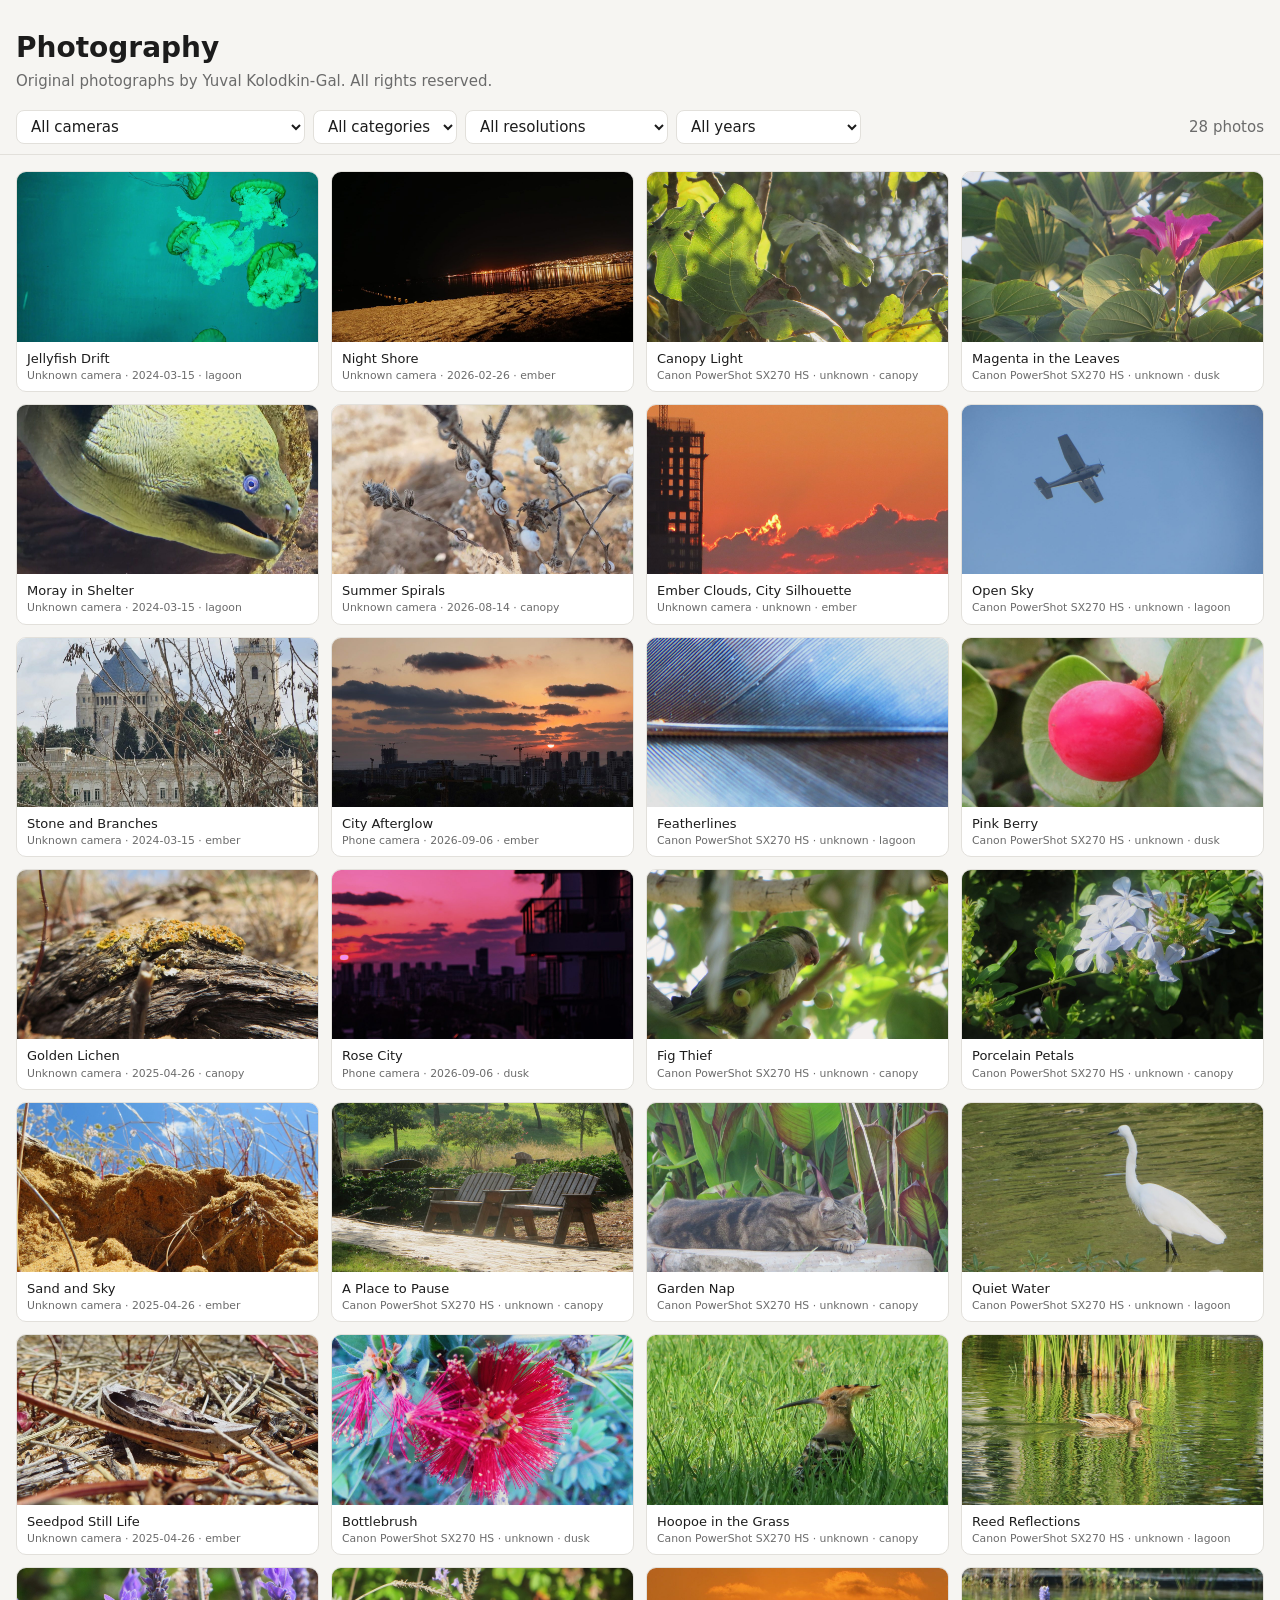
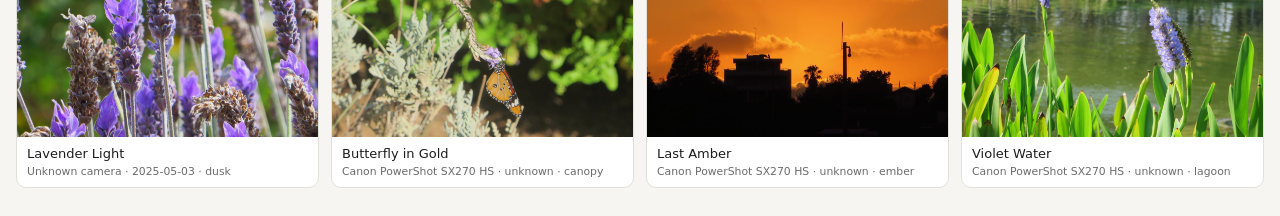
==== index.html @ c6c6d484 "Add photography collection: Wallpapers set with catalog, indexes and gallery" ====
<!doctype html>
<html lang="en"><head><meta charset="utf-8"><meta name="viewport" content="width=device-width,initial-scale=1">
<title>Photography — Yuval Kolodkin-Gal</title>
<style>
:root{--bg:#f6f5f2;--fg:#1c1c1c;--mut:#6b6b6b;--card:#fff;--line:#e2e0db}
@media (prefers-color-scheme:dark){:root{--bg:#121212;--fg:#ececec;--mut:#9a9a9a;--card:#1c1c1c;--line:#2c2c2c}}
*{box-sizing:border-box}body{margin:0;background:var(--bg);color:var(--fg);font:15px/1.4 system-ui,sans-serif}
header{padding:28px 16px 8px;max-width:1400px;margin:auto}h1{margin:0;font-size:28px}header p{color:var(--mut);margin:4px 0 0}
.bar{position:sticky;top:0;background:var(--bg);z-index:3;padding:10px 16px;display:flex;flex-wrap:wrap;gap:8px;max-width:1400px;margin:auto;border-bottom:1px solid var(--line)}
select{background:var(--card);color:var(--fg);border:1px solid var(--line);border-radius:8px;padding:6px 10px;font:inherit}
#n{margin-left:auto;color:var(--mut);align-self:center}
.grid{max-width:1400px;margin:auto;padding:16px;columns:4 280px;column-gap:12px}
figure{break-inside:avoid;margin:0 0 12px;background:var(--card);border-radius:10px;overflow:hidden;border:1px solid var(--line)}
figure img{width:100%;display:block;cursor:zoom-in}
figcaption{padding:8px 10px;font-size:13px}figcaption small{color:var(--mut);display:block}
#lb{position:fixed;inset:0;background:#000e;display:none;align-items:center;justify-content:center;z-index:9;flex-direction:column;gap:8px;color:#eee}
#lb.on{display:flex}#lb img{max-width:96vw;max-height:88vh}
</style></head><body>
<header><h1>Photography</h1><p>Original photographs by Yuval Kolodkin-Gal. All rights reserved.</p></header>
<div class="bar">
  <select id="camera"><option value="">All cameras</option></select>
  <select id="category"><option value="">All categories</option></select>
  <select id="tier"><option value="">All resolutions</option></select>
  <select id="year"><option value="">All years</option></select>
  <span id="n"></span>
</div>
<div class="grid" id="grid"></div>
<div id="lb"><img id="lbimg" alt=""><div id="lbcap"></div></div>
<script src="data.js"></script>
<script>
const F={camera:p=>p.camera_name,category:p=>p.category,tier:p=>p.resolution_tier,year:p=>p.date==='unknown'?'date unknown':p.date.slice(0,4)};
for(const k in F){const s=document.getElementById(k);[...new Set(CATALOG.map(F[k]))].sort().forEach(v=>s.add(new Option(`${v} (${CATALOG.filter(p=>F[k](p)===v).length})`,v)));s.onchange=draw}
const grid=document.getElementById('grid'),lb=document.getElementById('lb');
function draw(){
  const sel=Object.fromEntries(Object.keys(F).map(k=>[k,document.getElementById(k).value]));
  const list=CATALOG.filter(p=>Object.keys(F).every(k=>!sel[k]||F[k](p)===sel[k]));
  document.getElementById('n').textContent=list.length+' photos';
  grid.innerHTML='';
  for(const p of list){const f=document.createElement('figure');
    f.innerHTML=`<img loading="lazy" src="${p.preview}" alt="${p.title}"><figcaption>${p.title}<small>${p.camera_name} · ${p.date} · ${p.category}</small></figcaption>`;
    f.querySelector('img').onclick=()=>{document.getElementById('lbimg').src=p.master;document.getElementById('lbcap').textContent=`${p.title} — ${p.camera_name}, ${p.date}`;lb.classList.add('on')};
    grid.appendChild(f)}
}
lb.onclick=()=>lb.classList.remove('on');document.onkeydown=e=>{if(e.key==='Escape')lb.classList.remove('on')};
draw();
</script></body></html>
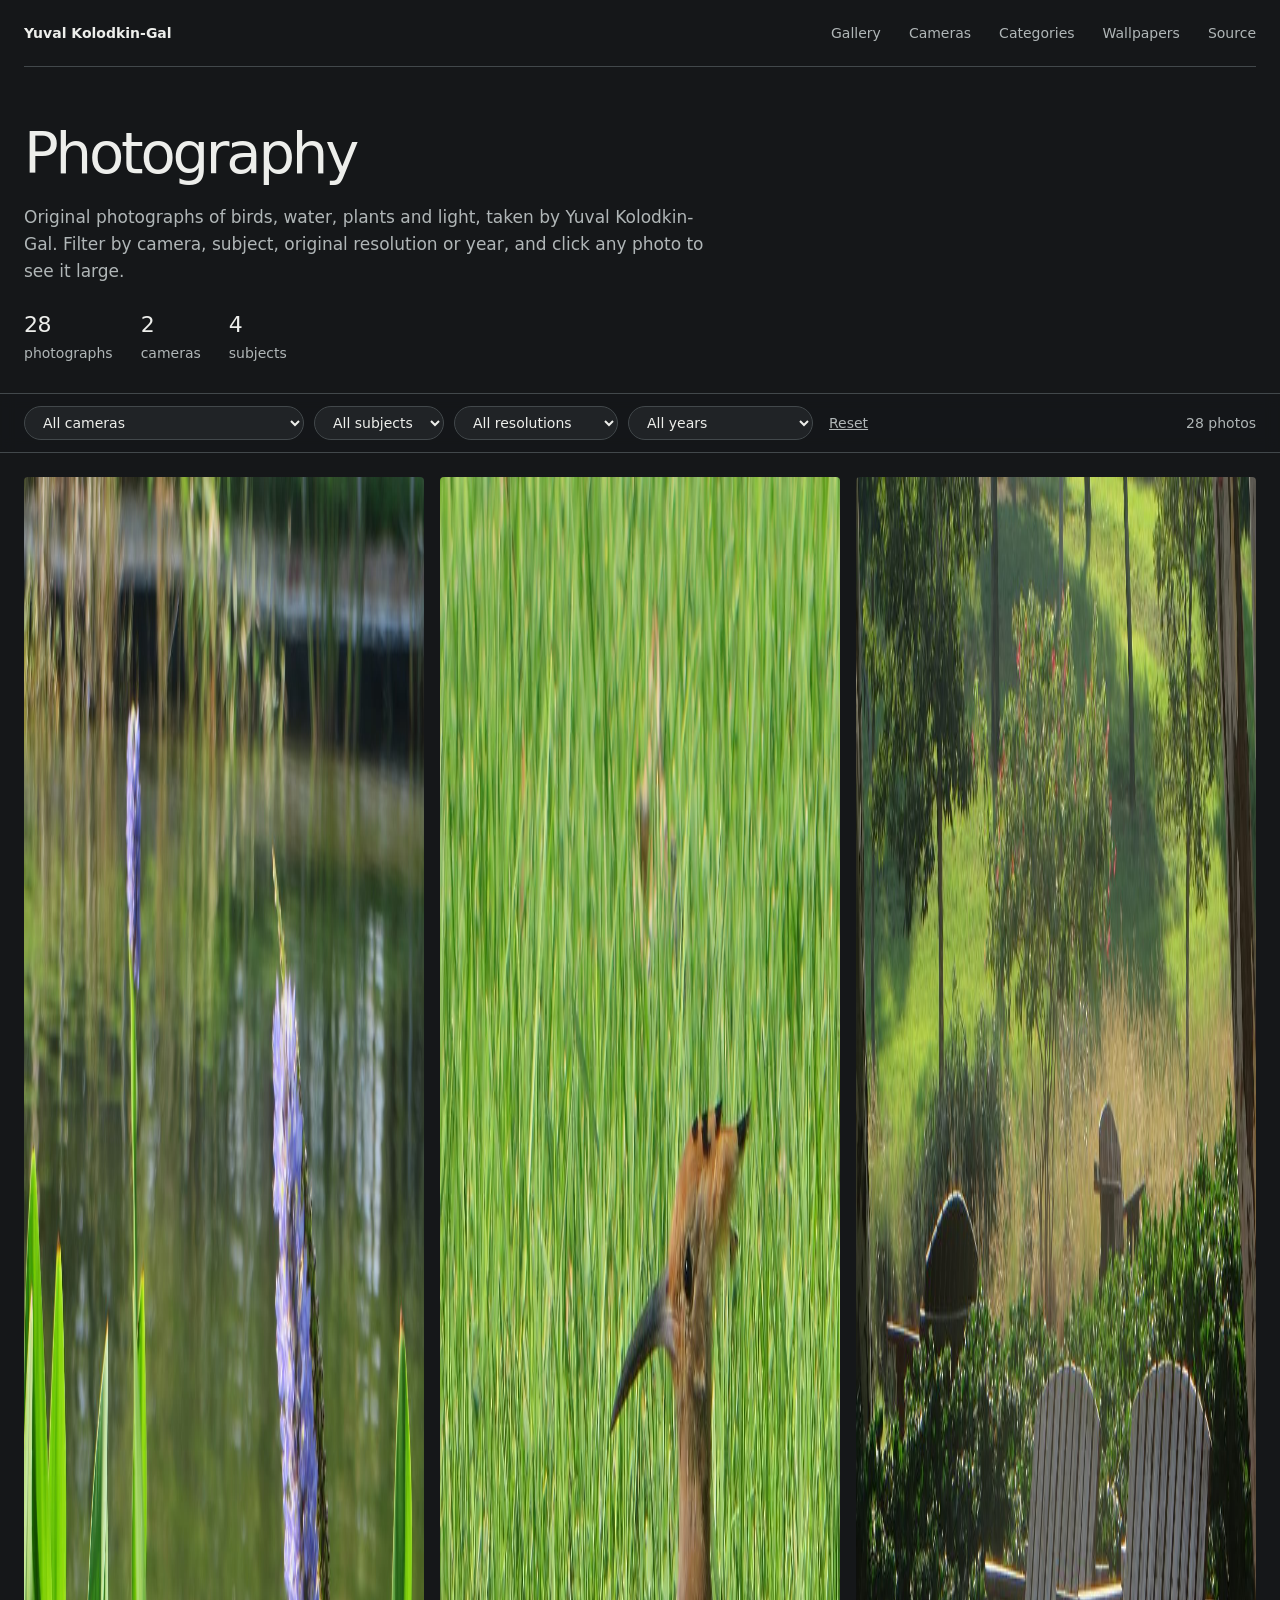
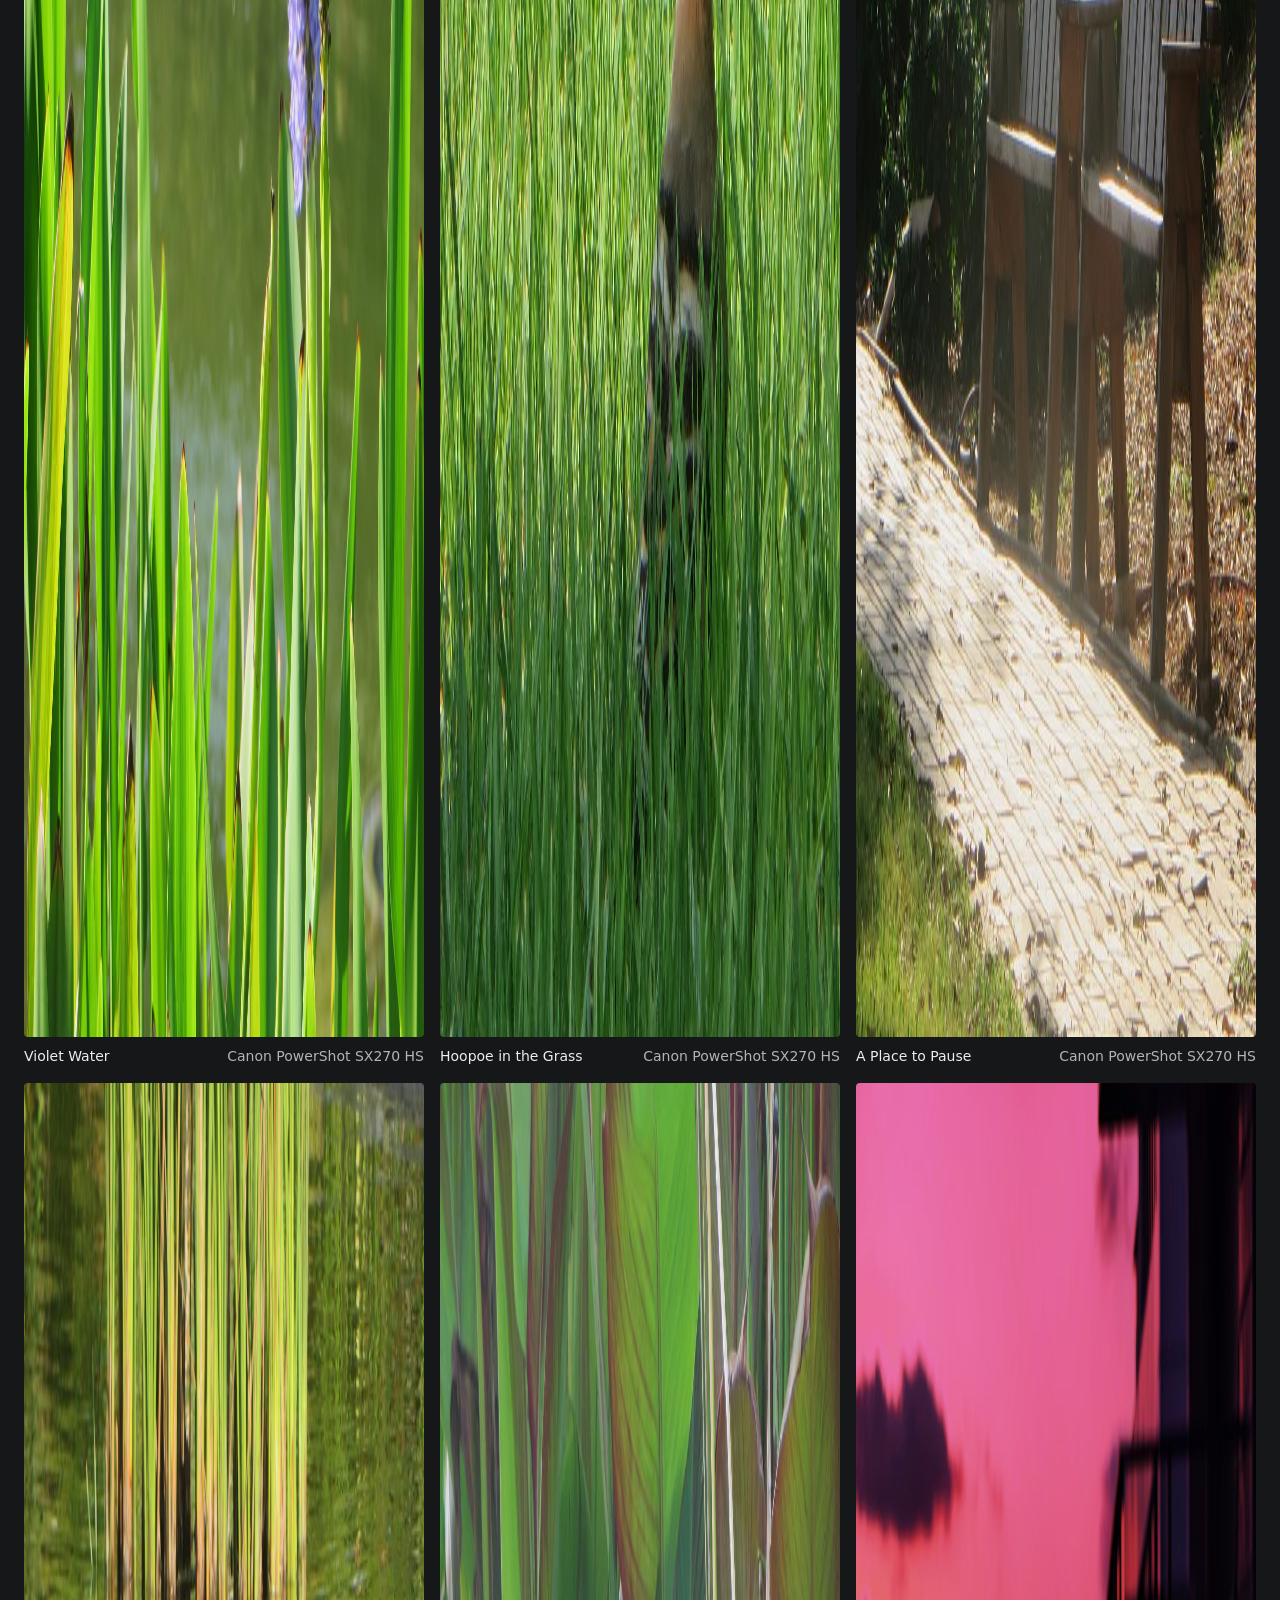
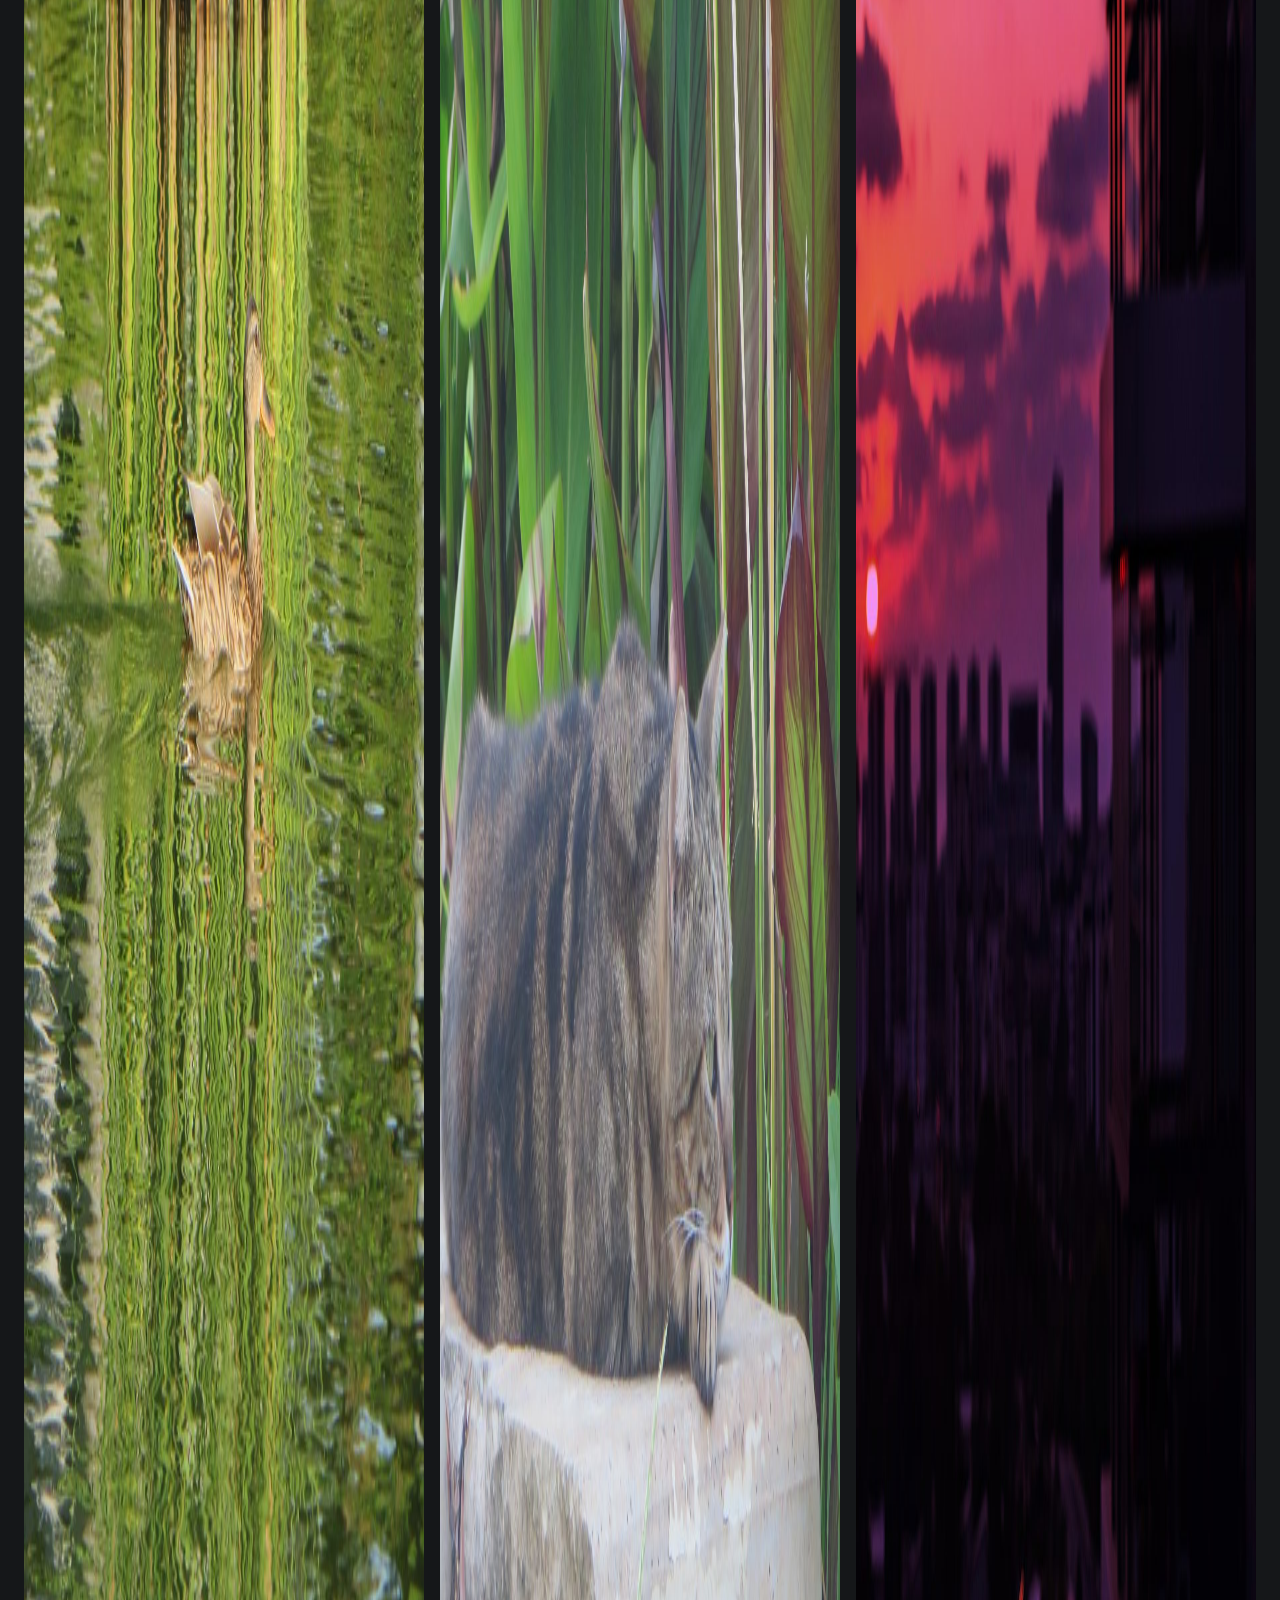
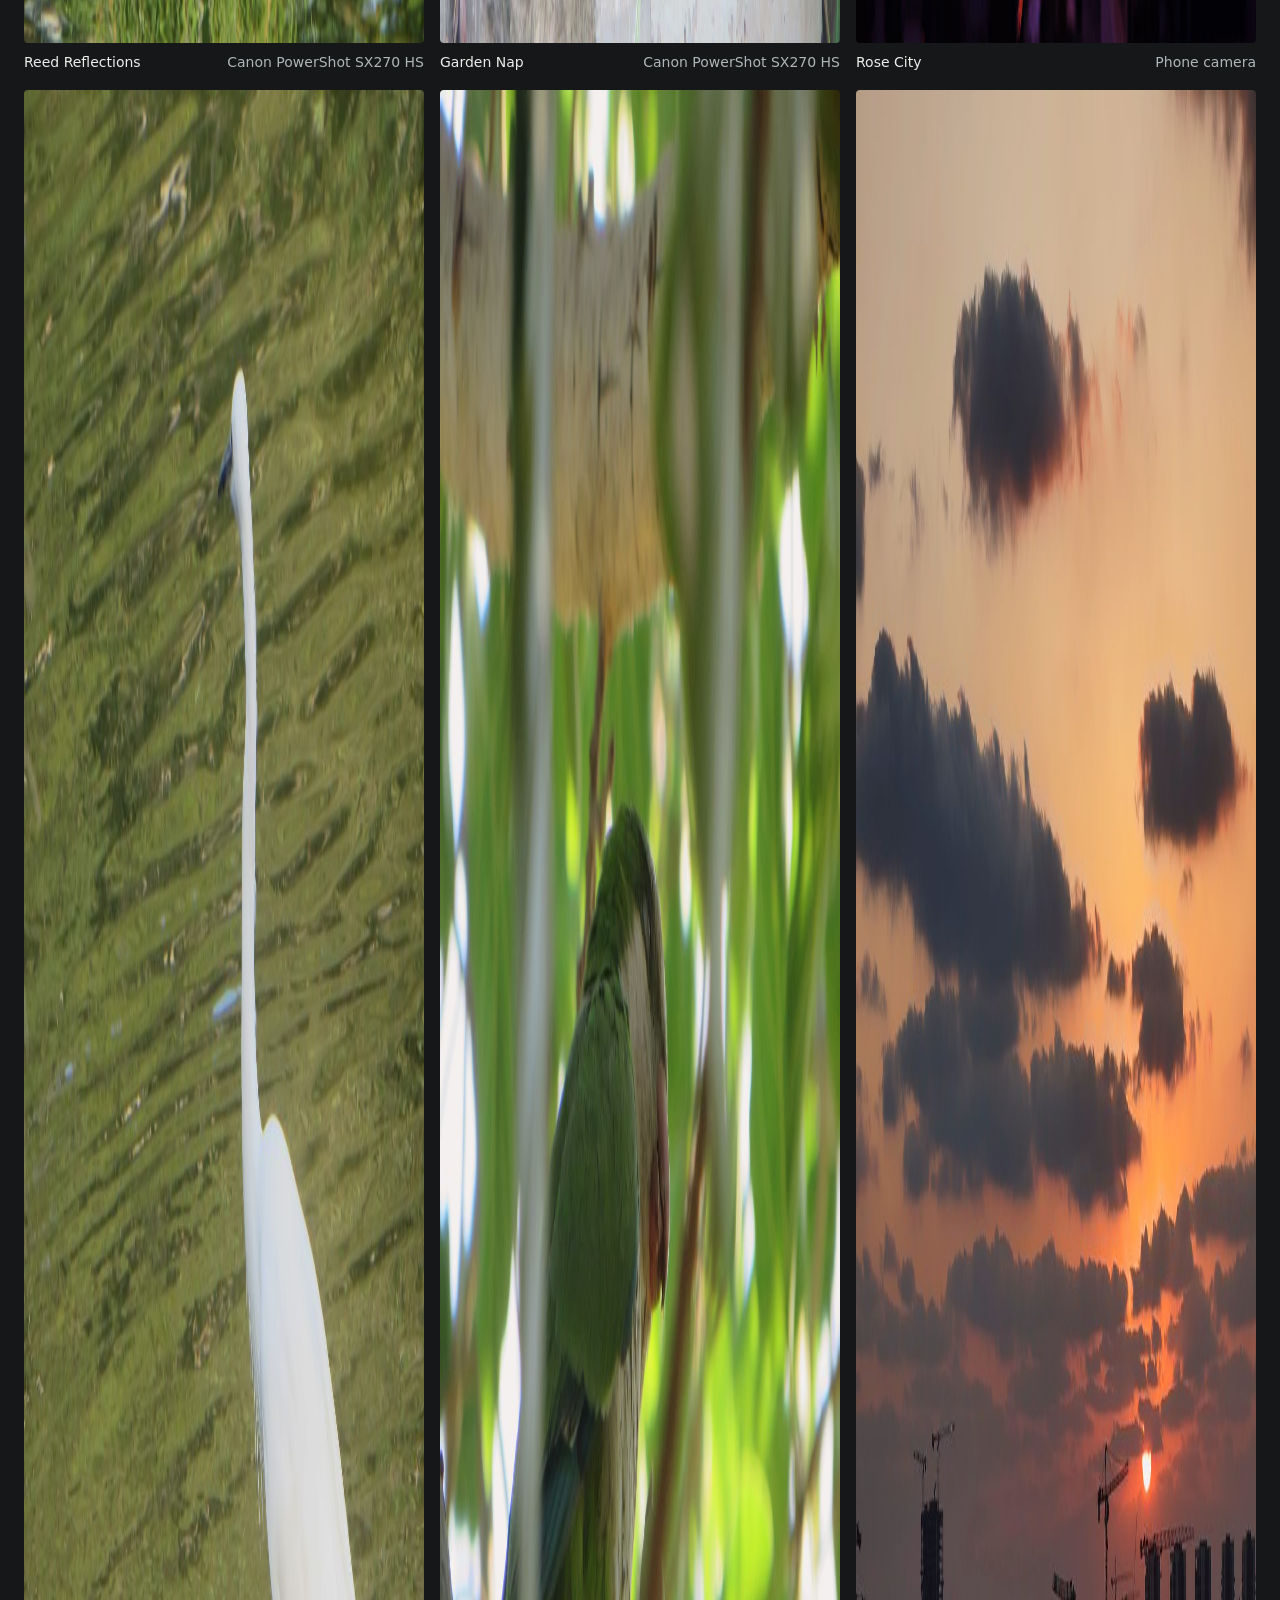
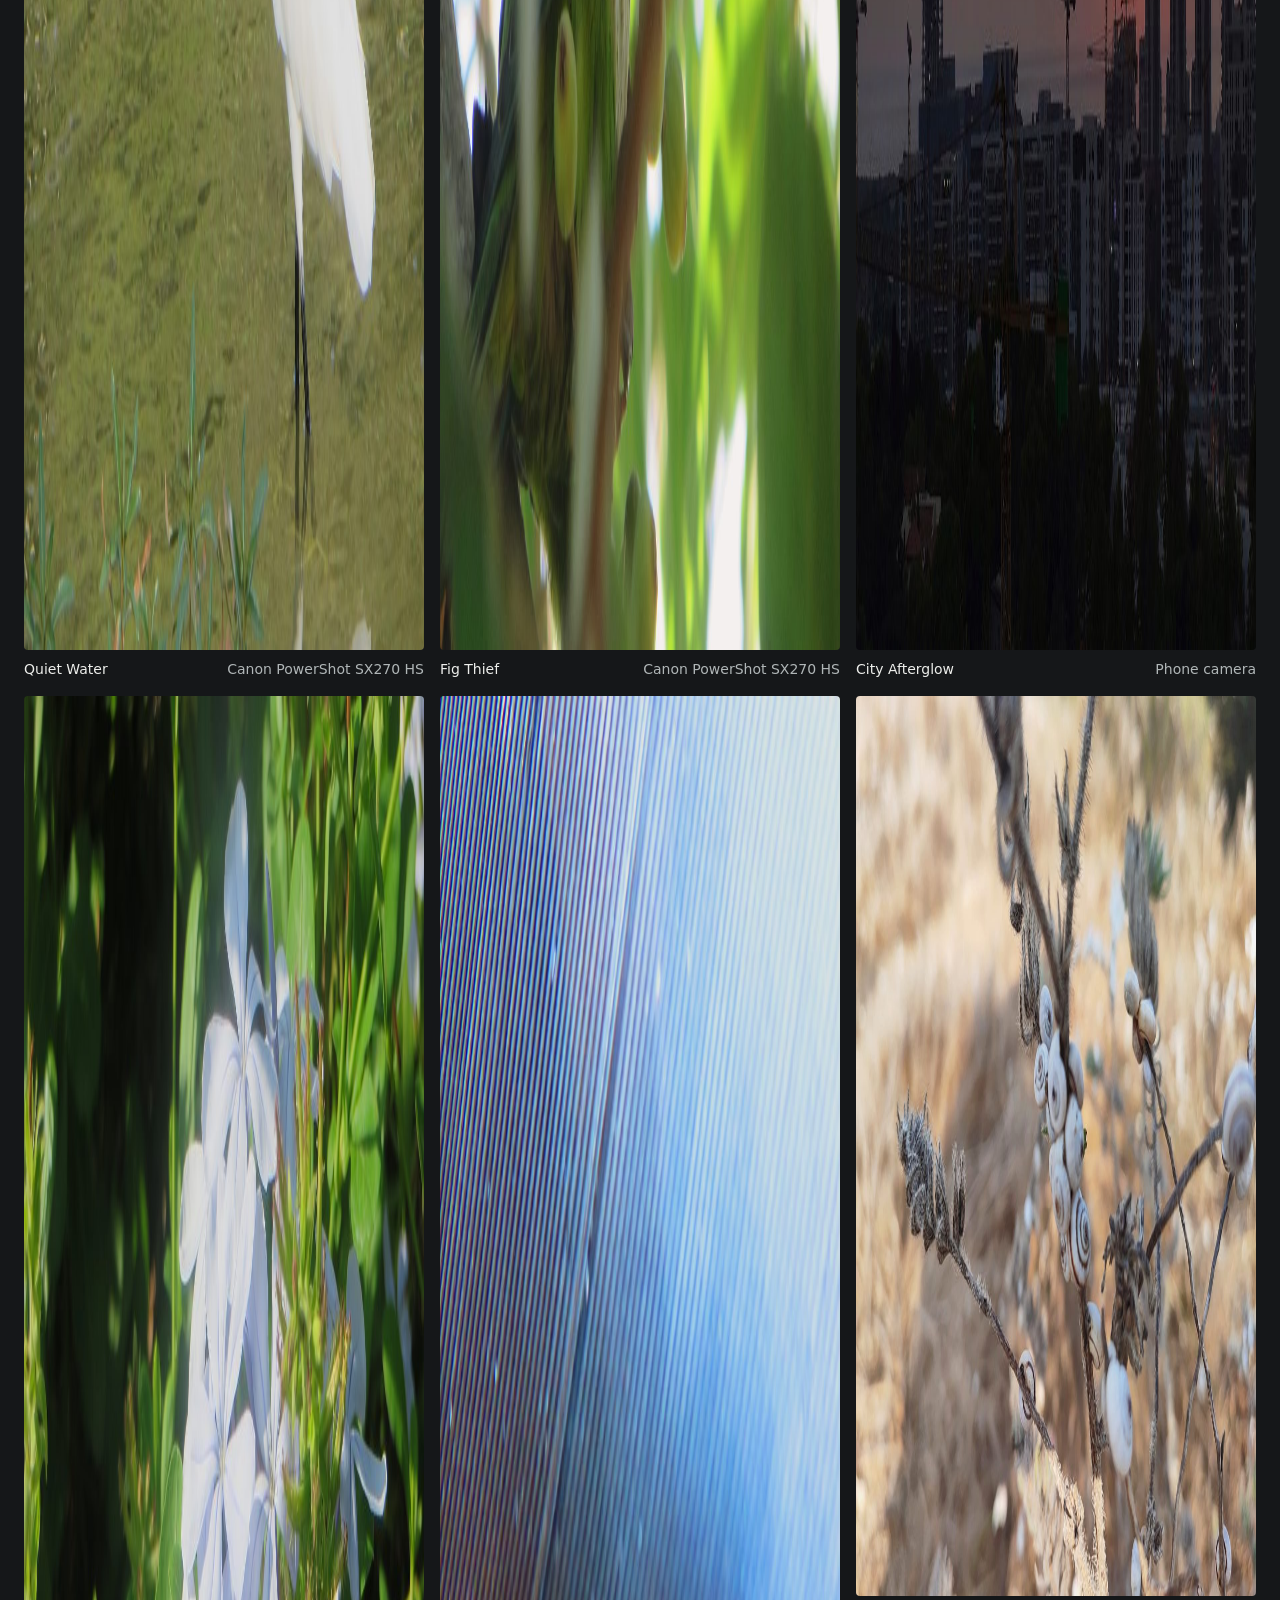
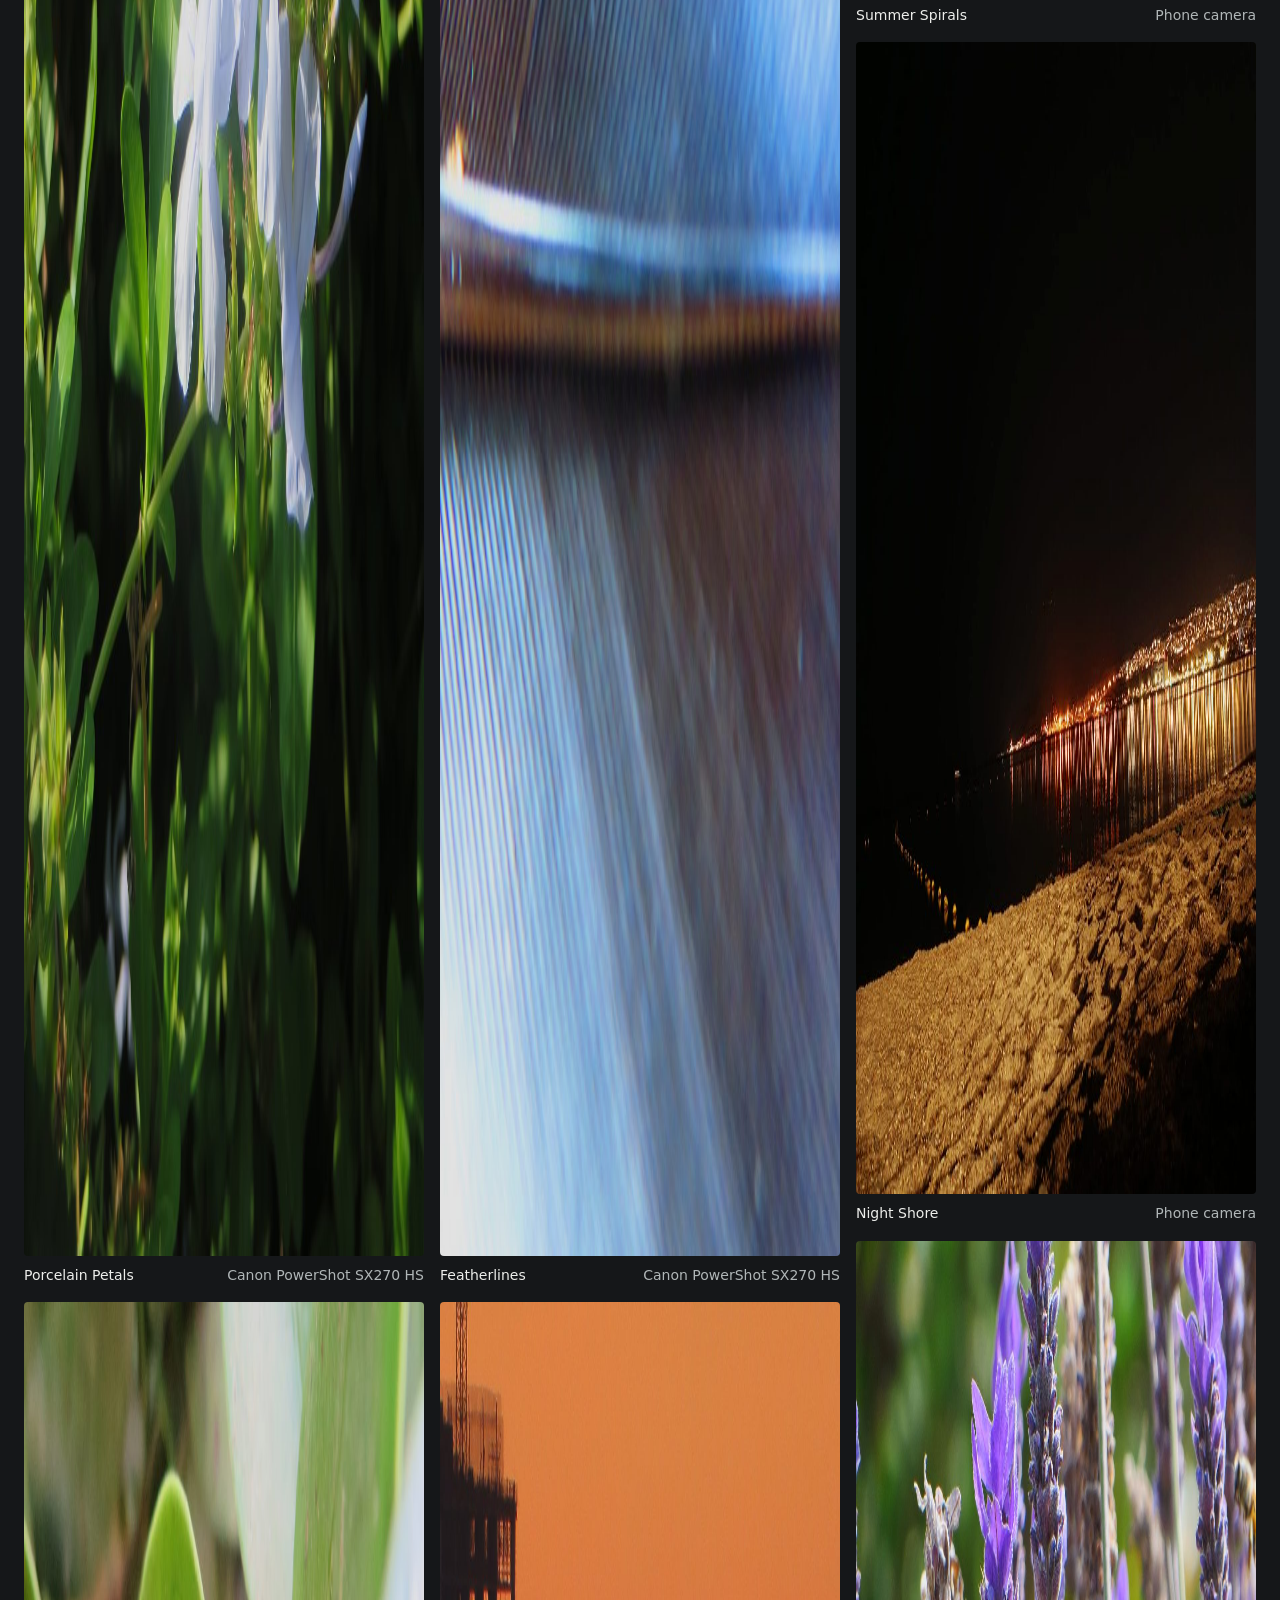
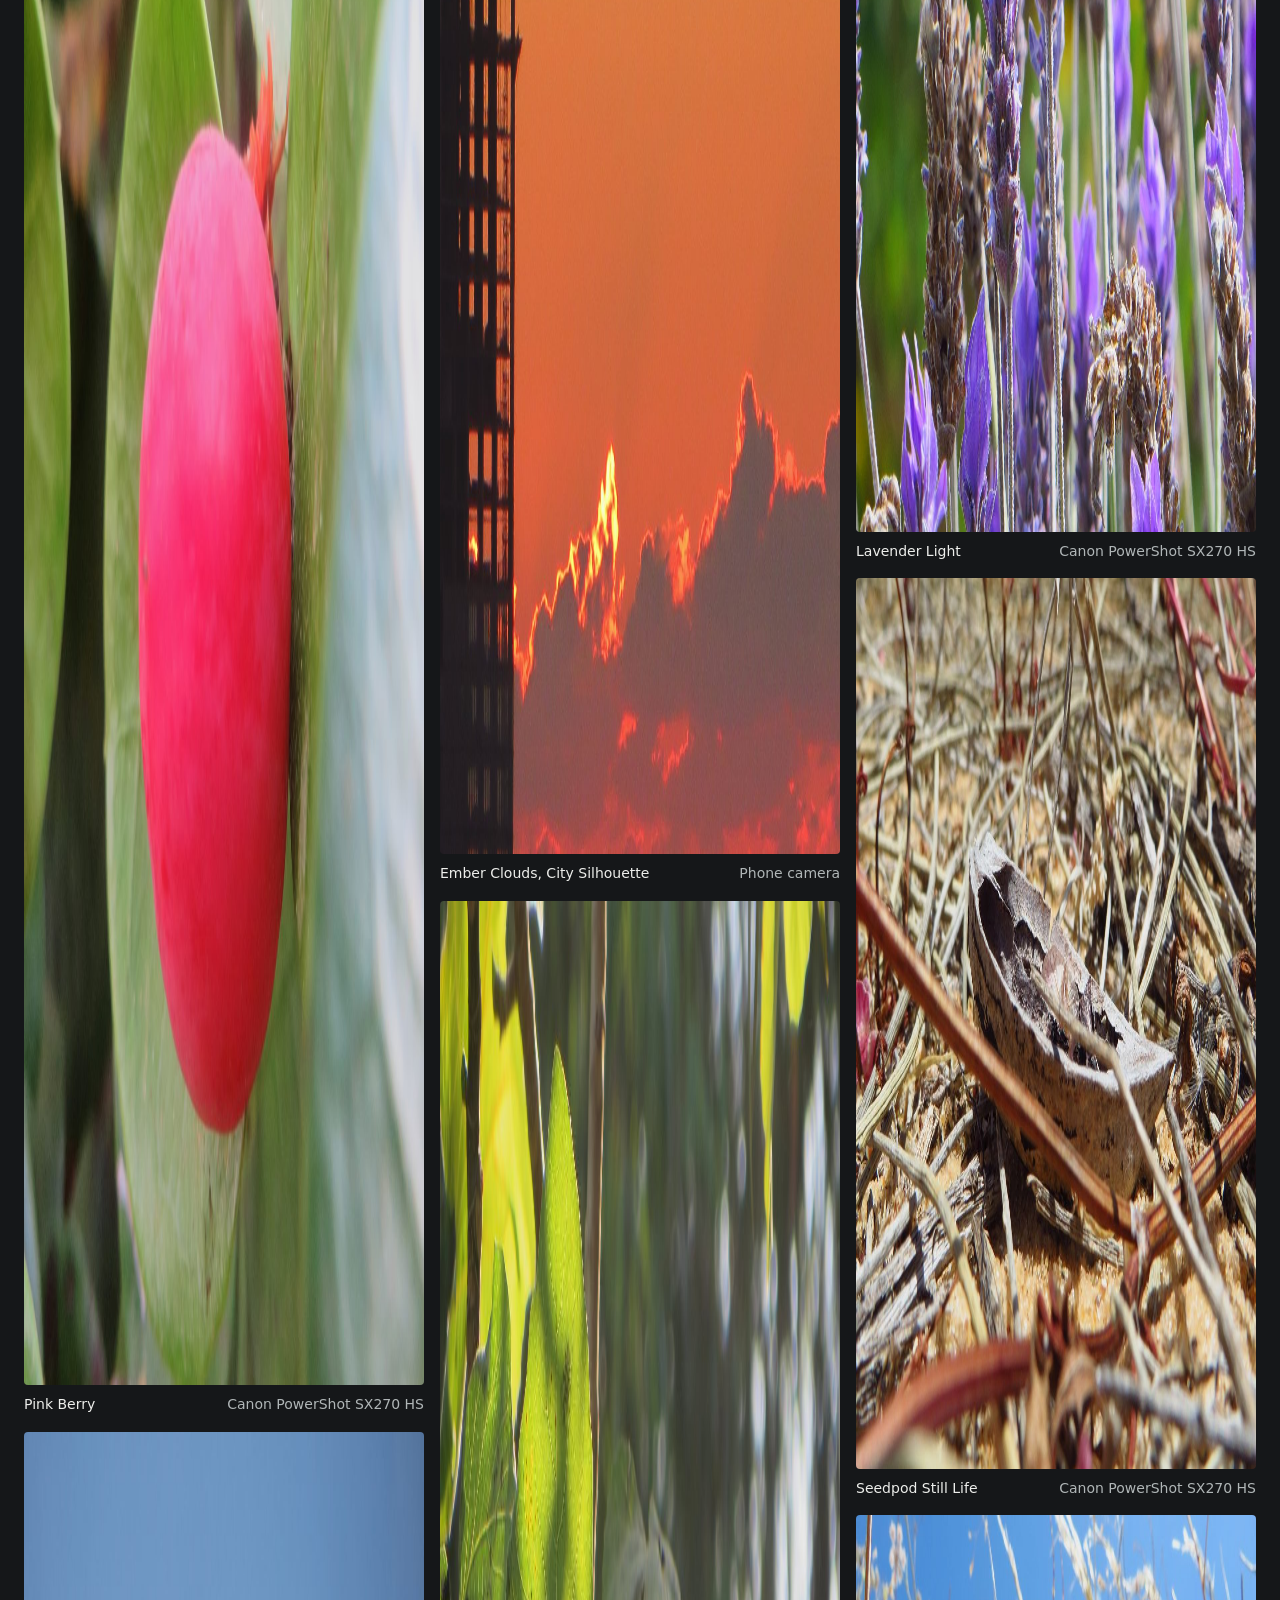
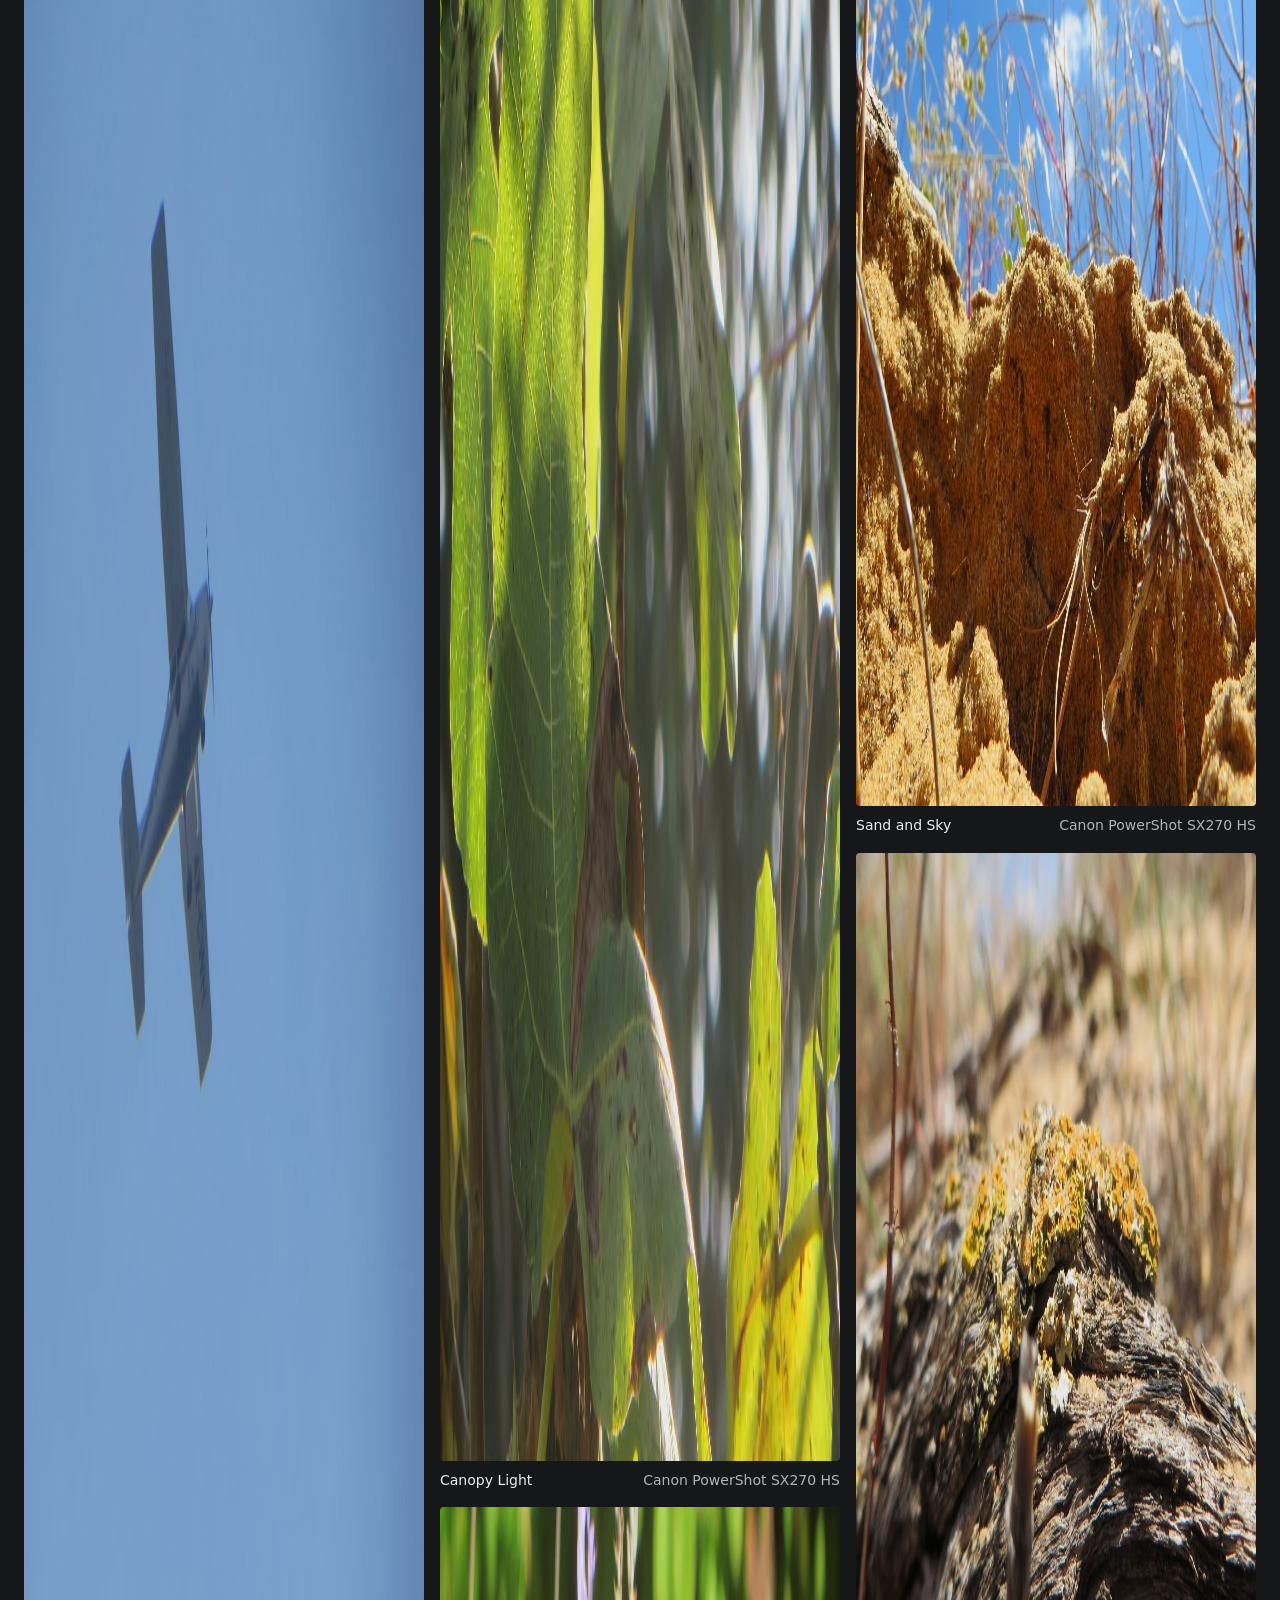
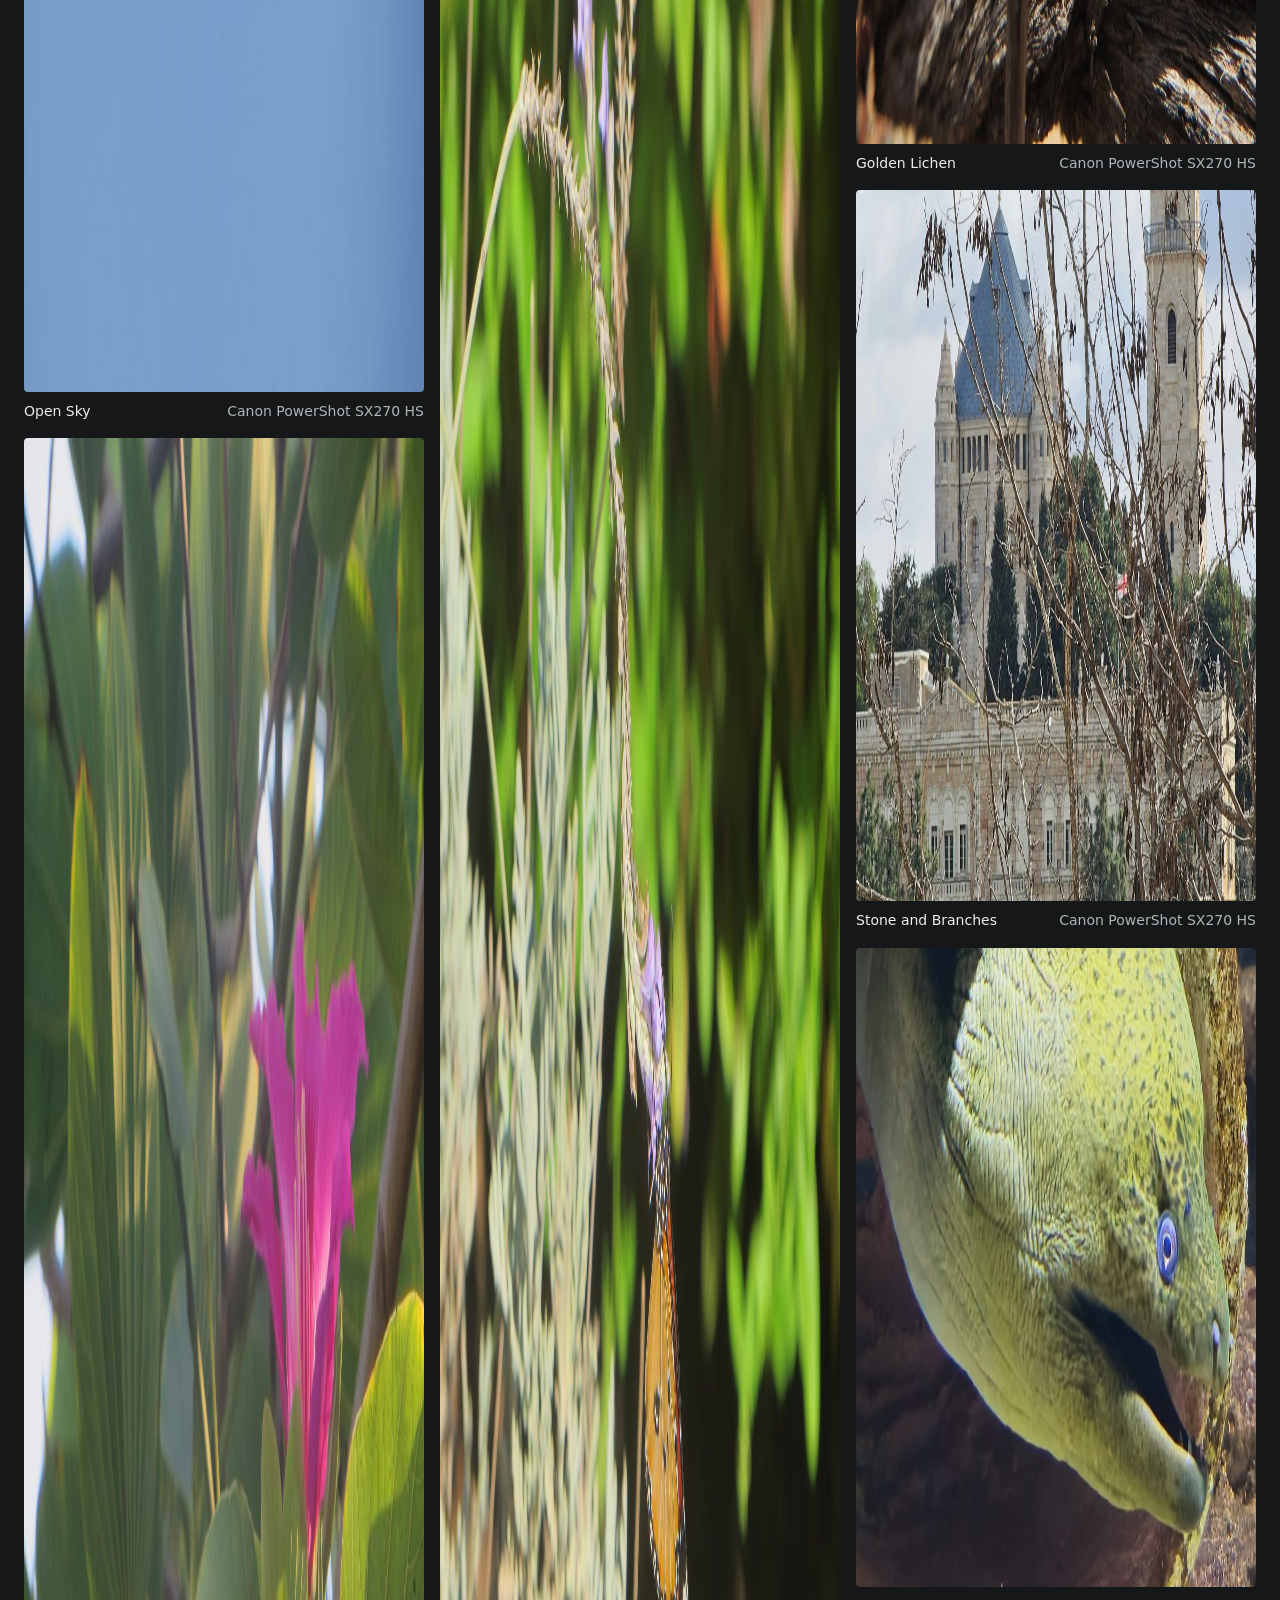
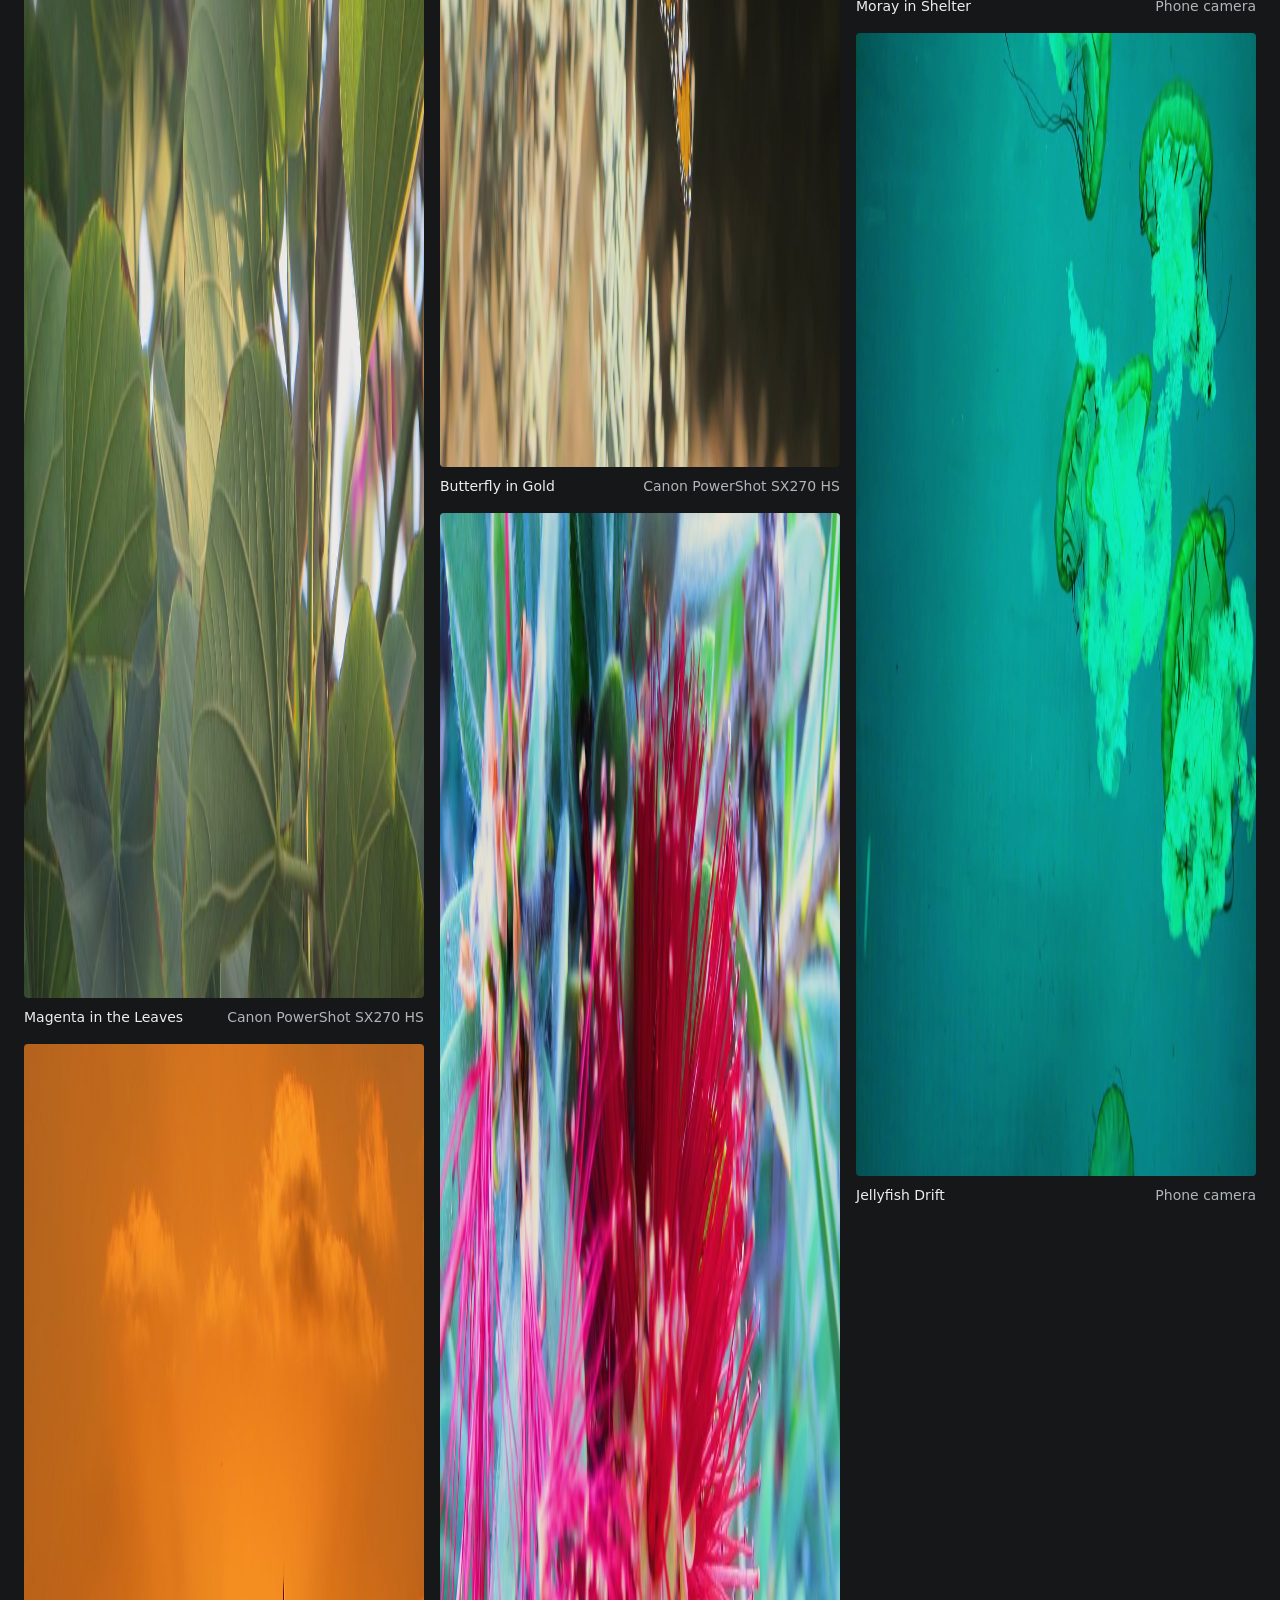
==== commit 84674507: "Add GitHub Pages gallery; correct camera for SX270 HS and phone photos" ====
--- a/index.html
+++ b/index.html
@@ -1,46 +1,94 @@
 <!doctype html>
 <html lang="en"><head><meta charset="utf-8"><meta name="viewport" content="width=device-width,initial-scale=1">
-<title>Photography — Yuval Kolodkin-Gal</title>
+<title>Photography by Yuval Kolodkin-Gal</title>
+<meta name="description" content="Original photography by Yuval Kolodkin-Gal, organised by camera, category, resolution and year.">
 <style>
-:root{--bg:#f6f5f2;--fg:#1c1c1c;--mut:#6b6b6b;--card:#fff;--line:#e2e0db}
-@media (prefers-color-scheme:dark){:root{--bg:#121212;--fg:#ececec;--mut:#9a9a9a;--card:#1c1c1c;--line:#2c2c2c}}
-*{box-sizing:border-box}body{margin:0;background:var(--bg);color:var(--fg);font:15px/1.4 system-ui,sans-serif}
-header{padding:28px 16px 8px;max-width:1400px;margin:auto}h1{margin:0;font-size:28px}header p{color:var(--mut);margin:4px 0 0}
-.bar{position:sticky;top:0;background:var(--bg);z-index:3;padding:10px 16px;display:flex;flex-wrap:wrap;gap:8px;max-width:1400px;margin:auto;border-bottom:1px solid var(--line)}
-select{background:var(--card);color:var(--fg);border:1px solid var(--line);border-radius:8px;padding:6px 10px;font:inherit}
-#n{margin-left:auto;color:var(--mut);align-self:center}
-.grid{max-width:1400px;margin:auto;padding:16px;columns:4 280px;column-gap:12px}
-figure{break-inside:avoid;margin:0 0 12px;background:var(--card);border-radius:10px;overflow:hidden;border:1px solid var(--line)}
-figure img{width:100%;display:block;cursor:zoom-in}
-figcaption{padding:8px 10px;font-size:13px}figcaption small{color:var(--mut);display:block}
-#lb{position:fixed;inset:0;background:#000e;display:none;align-items:center;justify-content:center;z-index:9;flex-direction:column;gap:8px;color:#eee}
-#lb.on{display:flex}#lb img{max-width:96vw;max-height:88vh}
+:root { color-scheme: dark; --bg:#151719; --surface:#202326; --fg:#edeeeb; --muted:#b0b6b7; --line:#42484b; --accent:#d6decb; }
+* { box-sizing:border-box; }
+body { margin:0; background:var(--bg); color:var(--fg); font:16px/1.6 system-ui,-apple-system,BlinkMacSystemFont,"Segoe UI",sans-serif; }
+a { color:inherit; }
+button, select { font:inherit; cursor:pointer; }
+.wrap { max-width:1440px; margin:0 auto; padding:0 24px; }
+header.top { display:flex; justify-content:space-between; align-items:center; gap:16px; padding:22px 0; border-bottom:1px solid var(--line); flex-wrap:wrap; }
+.signature { text-decoration:none; font-size:14px; font-weight:600; }
+nav { display:flex; gap:28px; font-size:14px; flex-wrap:wrap; }
+nav a { color:var(--muted); text-decoration:none; } nav a:hover { color:var(--fg); }
+.intro { padding:56px 0 28px; }
+h1 { font-weight:450; font-size:clamp(36px,4.5vw,64px); letter-spacing:-.055em; line-height:1.08; margin:0 0 18px; }
+.intro p { color:var(--muted); max-width:680px; margin:0; font-size:17px; }
+.stats { display:flex; gap:28px; margin-top:22px; color:var(--muted); font-size:14px; flex-wrap:wrap; }
+.stats b { color:var(--fg); font-weight:500; font-size:22px; display:block; letter-spacing:-.02em; }
+.filters { position:sticky; top:0; z-index:4; background:color-mix(in srgb,var(--bg) 92%,transparent); backdrop-filter:blur(8px); border-top:1px solid var(--line); border-bottom:1px solid var(--line); }
+.filters .wrap { display:flex; flex-wrap:wrap; gap:10px; align-items:center; padding-top:12px; padding-bottom:12px; }
+select { background:var(--surface); color:var(--fg); border:1px solid var(--line); border-radius:999px; padding:7px 14px; font-size:14px; }
+.count { color:var(--muted); font-size:14px; margin-left:auto; }
+.reset { background:none; border:none; color:var(--muted); font-size:14px; text-decoration:underline; }
+.grid { columns:4 300px; column-gap:16px; padding:24px 0 64px; }
+figure { break-inside:avoid; margin:0 0 16px; }
+figure img { width:100%; display:block; border-radius:4px; background:var(--surface); cursor:zoom-in; }
+figcaption { display:flex; flex-wrap:wrap; justify-content:space-between; gap:2px 12px; padding-top:8px; font-size:14px; }
+figcaption span { color:var(--muted); }
+#lb { position:fixed; inset:0; background:rgba(10,11,12,.96); display:none; z-index:9; align-items:center; justify-content:center; flex-direction:column; gap:12px; padding:16px; }
+#lb.on { display:flex; }
+#lb img { max-width:100%; max-height:84vh; border-radius:4px; }
+#lb .cap { color:var(--muted); font-size:14px; text-align:center; }
+#lb .cap b { color:var(--fg); font-weight:500; }
+#lb .nav { display:flex; gap:10px; }
+#lb button { background:var(--surface); color:var(--fg); border:1px solid var(--line); border-radius:999px; padding:6px 16px; font-size:14px; }
+footer { border-top:1px solid var(--line); padding:28px 0 40px; color:var(--muted); font-size:14px; }
+@media (max-width:600px){ .wrap{padding:0 16px} nav{gap:16px} .count{margin-left:0;width:100%} }
 </style></head><body>
-<header><h1>Photography</h1><p>Original photographs by Yuval Kolodkin-Gal. All rights reserved.</p></header>
-<div class="bar">
-  <select id="camera"><option value="">All cameras</option></select>
-  <select id="category"><option value="">All categories</option></select>
-  <select id="tier"><option value="">All resolutions</option></select>
-  <select id="year"><option value="">All years</option></select>
-  <span id="n"></span>
+<div class="wrap">
+  <header class="top">
+    <a class="signature" href="https://github.com/yuvalkolodkingal">Yuval Kolodkin-Gal</a>
+    <nav><a href="#gallery">Gallery</a><a href="by-camera/README.md">Cameras</a><a href="by-category/README.md">Categories</a><a href="https://yuvalkolodkingal.github.io/Wallpapers/">Wallpapers</a><a href="https://github.com/yuvalkolodkingal/photography">Source</a></nav>
+  </header>
+  <section class="intro">
+    <h1>Photography</h1>
+    <p>Original photographs of birds, water, plants and light, taken by Yuval Kolodkin-Gal. Filter by camera, subject, original resolution or year, and click any photo to see it large.</p>
+    <div class="stats" id="stats"></div>
+  </section>
 </div>
-<div class="grid" id="grid"></div>
-<div id="lb"><img id="lbimg" alt=""><div id="lbcap"></div></div>
+<div class="filters" id="gallery"><div class="wrap">
+  <select id="camera" aria-label="Camera"><option value="">All cameras</option></select>
+  <select id="category" aria-label="Category"><option value="">All subjects</option></select>
+  <select id="tier" aria-label="Resolution"><option value="">All resolutions</option></select>
+  <select id="year" aria-label="Year"><option value="">All years</option></select>
+  <button class="reset" id="reset">Reset</button>
+  <span class="count" id="n"></span>
+</div></div>
+<main class="wrap"><div class="grid" id="grid"></div></main>
+<div class="wrap"><footer>© Yuval Kolodkin-Gal. All rights reserved. Photographs may not be reused without permission.</footer></div>
+<div id="lb" role="dialog" aria-modal="true"><img id="lbimg" alt=""><div class="cap" id="lbcap"></div>
+  <div class="nav"><button id="prev">← Prev</button><button id="close">Close</button><button id="next">Next →</button></div></div>
 <script src="data.js"></script>
 <script>
-const F={camera:p=>p.camera_name,category:p=>p.category,tier:p=>p.resolution_tier,year:p=>p.date==='unknown'?'date unknown':p.date.slice(0,4)};
-for(const k in F){const s=document.getElementById(k);[...new Set(CATALOG.map(F[k]))].sort().forEach(v=>s.add(new Option(`${v} (${CATALOG.filter(p=>F[k](p)===v).length})`,v)));s.onchange=draw}
-const grid=document.getElementById('grid'),lb=document.getElementById('lb');
+const nice=s=>String(s).replace(/-/g,' ').replace(/\b\w/g,c=>c.toUpperCase());
+const F={camera:p=>p.camera_name,category:p=>p.category,tier:p=>p.resolution_tier,year:p=>p.date==='unknown'?'Date unknown':p.date.slice(0,4)};
+const LABEL={tier:v=>({'full-res-20mp-plus':'20 MP+','12mp-class':'12 MP class','medium-4-10mp':'4–10 MP','web-under-4mp':'Under 4 MP'})[v]||v,category:nice};
+for(const k in F){const s=document.getElementById(k);
+  [...new Set(CATALOG.map(F[k]))].sort().forEach(v=>s.add(new Option(`${(LABEL[k]||String)(v)} (${CATALOG.filter(p=>F[k](p)===v).length})`,v)));
+  s.onchange=draw}
+const st=document.getElementById('stats');
+st.innerHTML=`<div><b>${CATALOG.length}</b>photographs</div><div><b>${new Set(CATALOG.map(F.camera)).size}</b>cameras</div><div><b>${new Set(CATALOG.map(F.category)).size}</b>subjects</div>`;
+document.getElementById('reset').onclick=()=>{for(const k in F)document.getElementById(k).value='';draw()};
+const grid=document.getElementById('grid'),lb=document.getElementById('lb');let list=[],cur=0;
+function meta(p){return [p.camera_name,p.date==='unknown'?'date unknown':p.date,nice(p.category),p.original_megapixels+' MP original'].join(' · ')}
 function draw(){
   const sel=Object.fromEntries(Object.keys(F).map(k=>[k,document.getElementById(k).value]));
-  const list=CATALOG.filter(p=>Object.keys(F).every(k=>!sel[k]||F[k](p)===sel[k]));
+  list=CATALOG.filter(p=>Object.keys(F).every(k=>!sel[k]||F[k](p)===sel[k])).slice().reverse();
   document.getElementById('n').textContent=list.length+' photos';
   grid.innerHTML='';
-  for(const p of list){const f=document.createElement('figure');
-    f.innerHTML=`<img loading="lazy" src="${p.preview}" alt="${p.title}"><figcaption>${p.title}<small>${p.camera_name} · ${p.date} · ${p.category}</small></figcaption>`;
-    f.querySelector('img').onclick=()=>{document.getElementById('lbimg').src=p.master;document.getElementById('lbcap').textContent=`${p.title} — ${p.camera_name}, ${p.date}`;lb.classList.add('on')};
-    grid.appendChild(f)}
+  list.forEach((p,i)=>{const f=document.createElement('figure');
+    f.innerHTML=`<img loading="lazy" src="${p.preview}" alt="${p.title}" width="${p.width}" height="${p.height}"><figcaption><b style="font-weight:500">${p.title}</b><span>${p.camera_name}</span></figcaption>`;
+    f.querySelector('img').onclick=()=>open(i);grid.appendChild(f)});
 }
-lb.onclick=()=>lb.classList.remove('on');document.onkeydown=e=>{if(e.key==='Escape')lb.classList.remove('on')};
+function open(i){cur=(i+list.length)%list.length;const p=list[cur];
+  document.getElementById('lbimg').src=p.master;document.getElementById('lbimg').alt=p.title;
+  document.getElementById('lbcap').innerHTML=`<b>${p.title}</b><br>${meta(p)}`;lb.classList.add('on')}
+const close=()=>lb.classList.remove('on');
+document.getElementById('close').onclick=close;document.getElementById('prev').onclick=()=>open(cur-1);document.getElementById('next').onclick=()=>open(cur+1);
+lb.onclick=e=>{if(e.target===lb)close()};
+document.addEventListener('keydown',e=>{if(!lb.classList.contains('on'))return;if(e.key==='Escape')close();if(e.key==='ArrowLeft')open(cur-1);if(e.key==='ArrowRight')open(cur+1)});
 draw();
 </script></body></html>
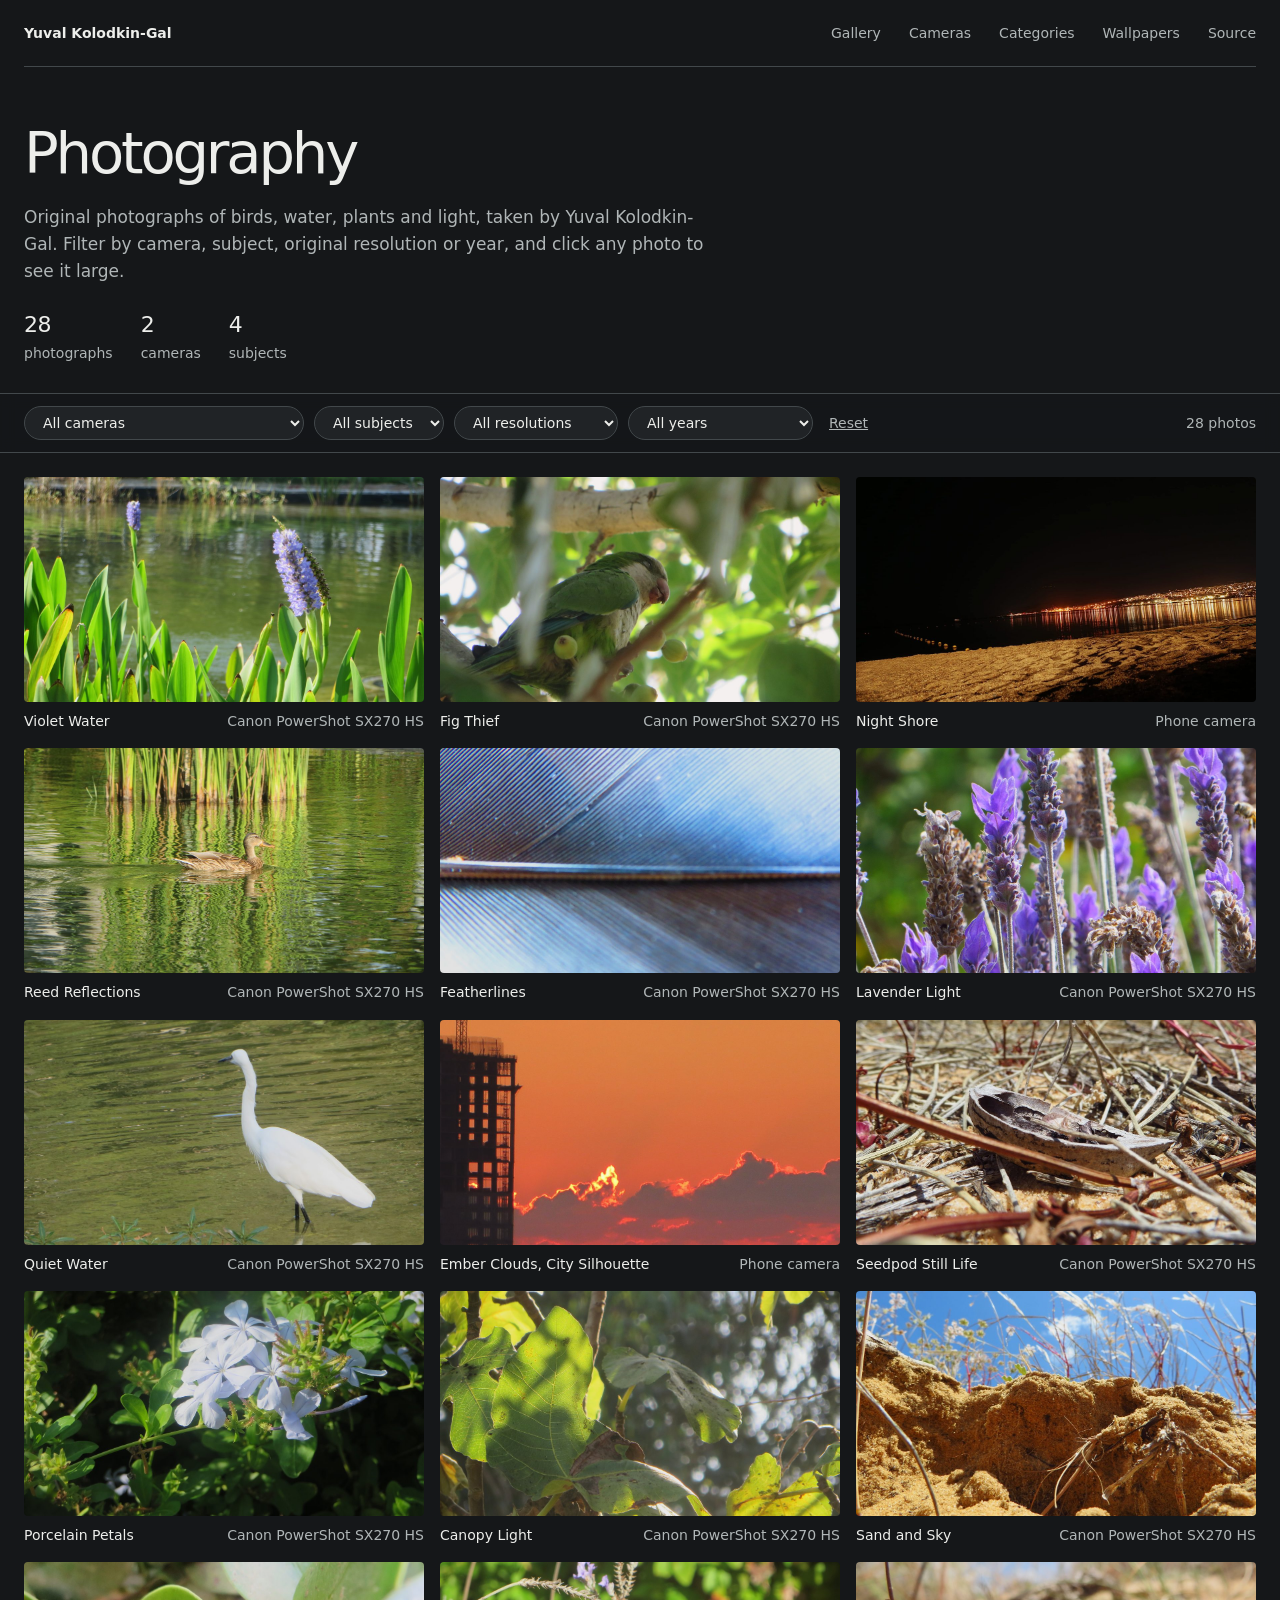
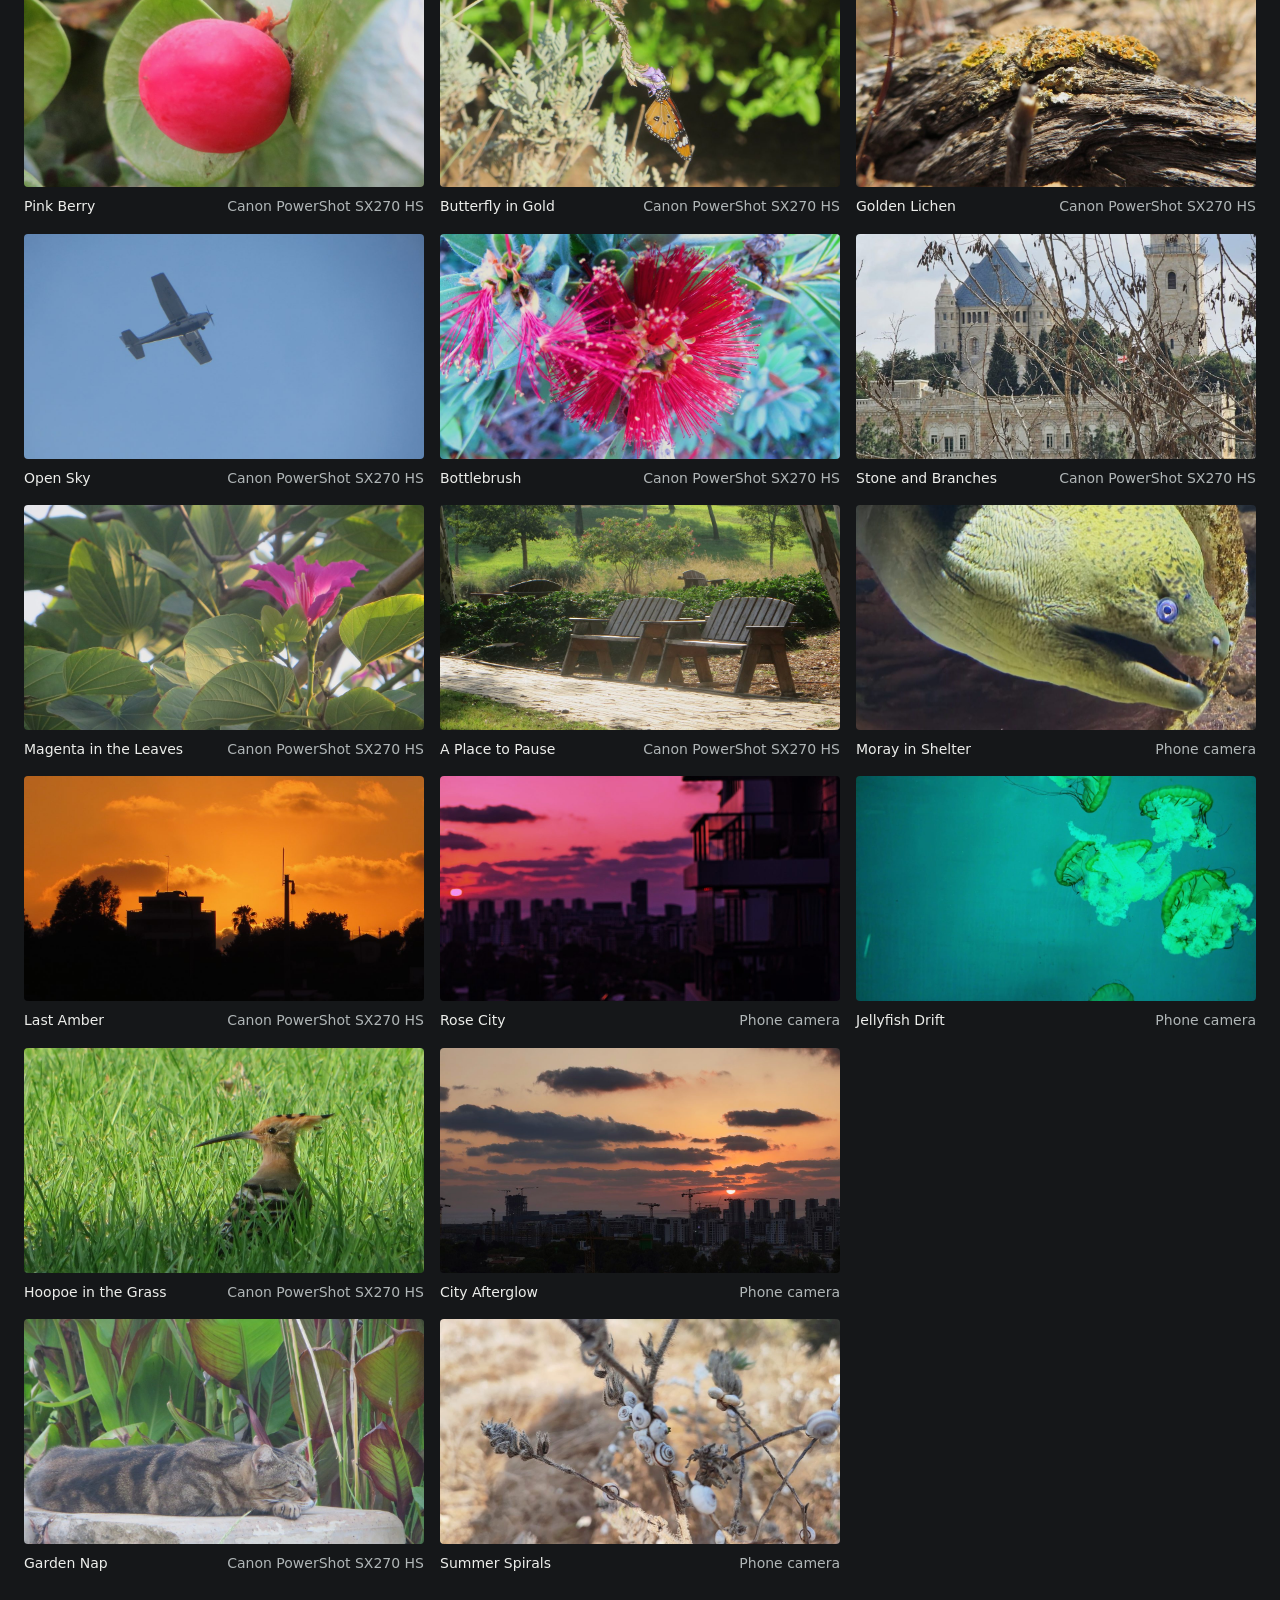
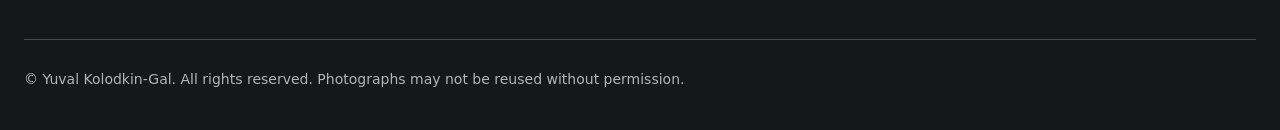
==== commit 65498527: "Fix stretched gallery images" ====
--- a/index.html
+++ b/index.html
@@ -25,12 +25,12 @@
 .reset { background:none; border:none; color:var(--muted); font-size:14px; text-decoration:underline; }
 .grid { columns:4 300px; column-gap:16px; padding:24px 0 64px; }
 figure { break-inside:avoid; margin:0 0 16px; }
-figure img { width:100%; display:block; border-radius:4px; background:var(--surface); cursor:zoom-in; }
+figure img { width:100%; height:auto; display:block; border-radius:4px; background:var(--surface); cursor:zoom-in; }
 figcaption { display:flex; flex-wrap:wrap; justify-content:space-between; gap:2px 12px; padding-top:8px; font-size:14px; }
 figcaption span { color:var(--muted); }
 #lb { position:fixed; inset:0; background:rgba(10,11,12,.96); display:none; z-index:9; align-items:center; justify-content:center; flex-direction:column; gap:12px; padding:16px; }
 #lb.on { display:flex; }
-#lb img { max-width:100%; max-height:84vh; border-radius:4px; }
+#lb img { max-width:100%; max-height:84vh; width:auto; height:auto; object-fit:contain; border-radius:4px; }
 #lb .cap { color:var(--muted); font-size:14px; text-align:center; }
 #lb .cap b { color:var(--fg); font-weight:500; }
 #lb .nav { display:flex; gap:10px; }
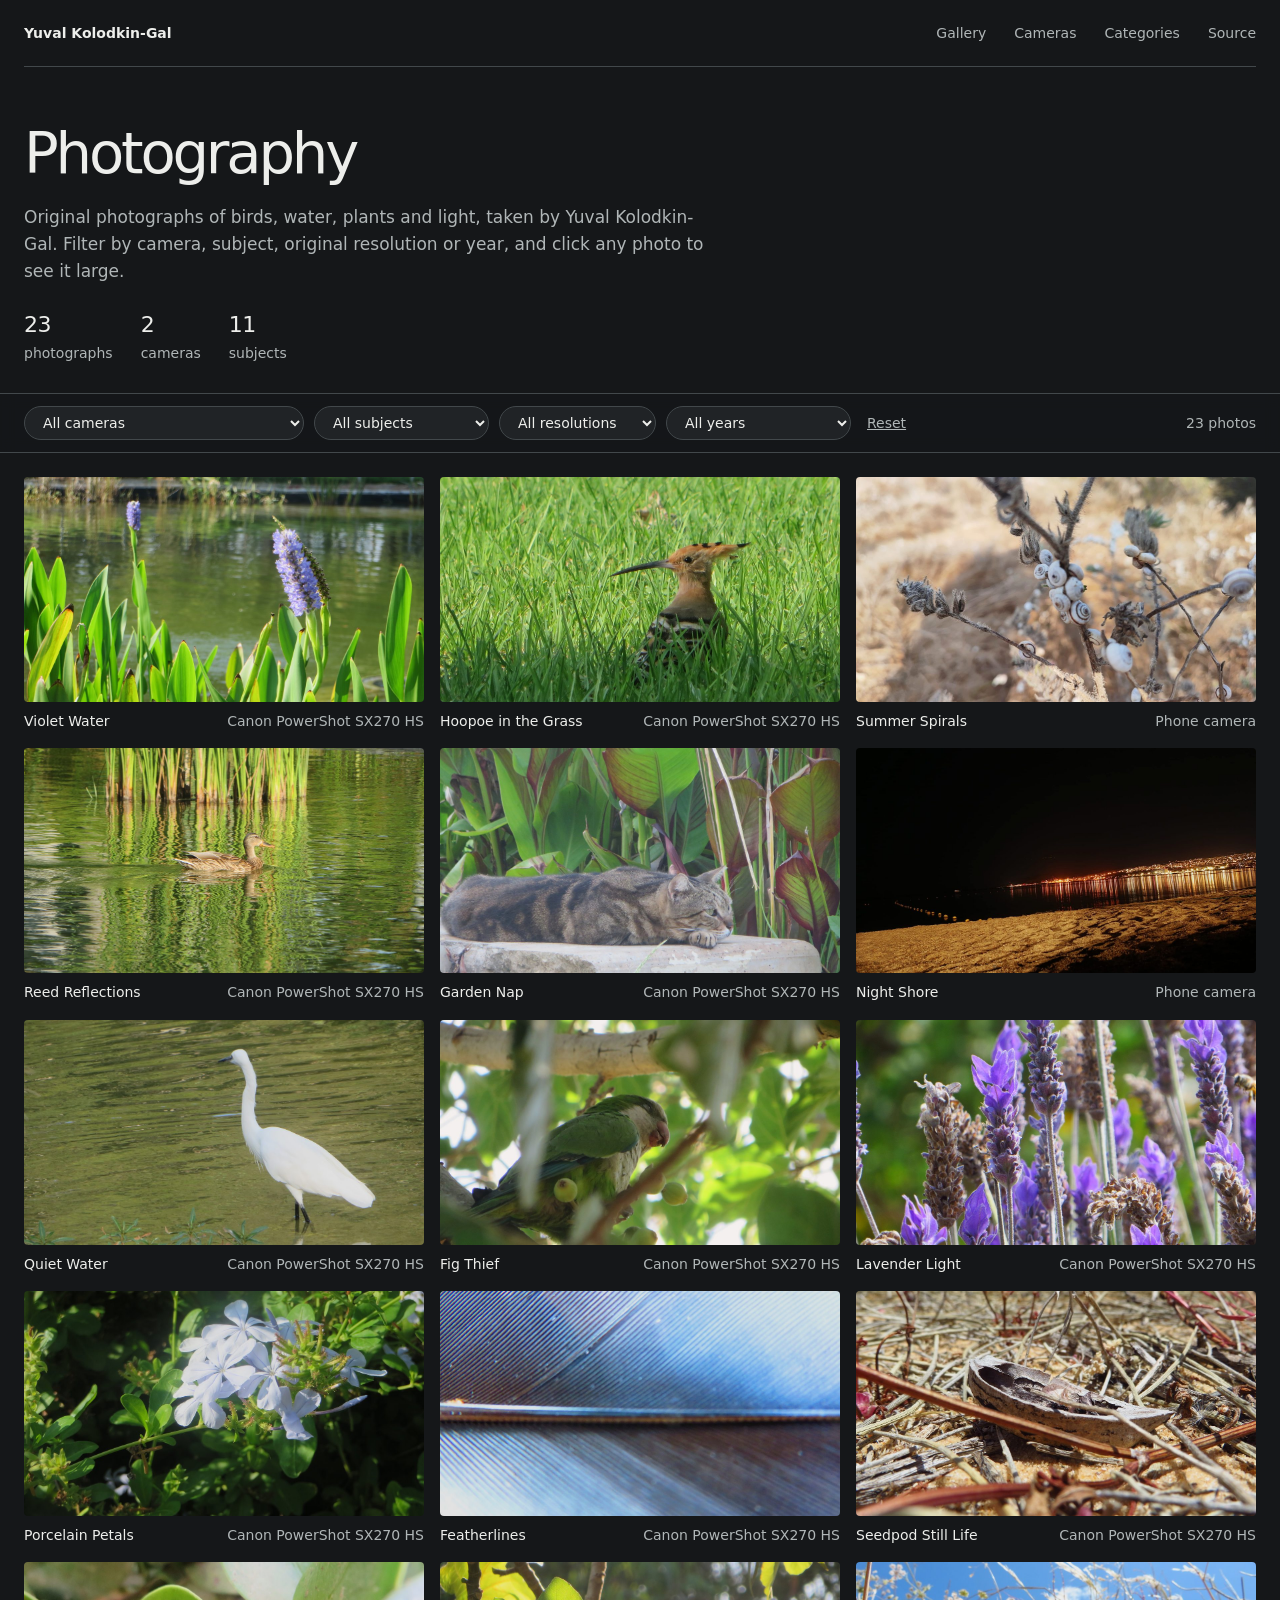
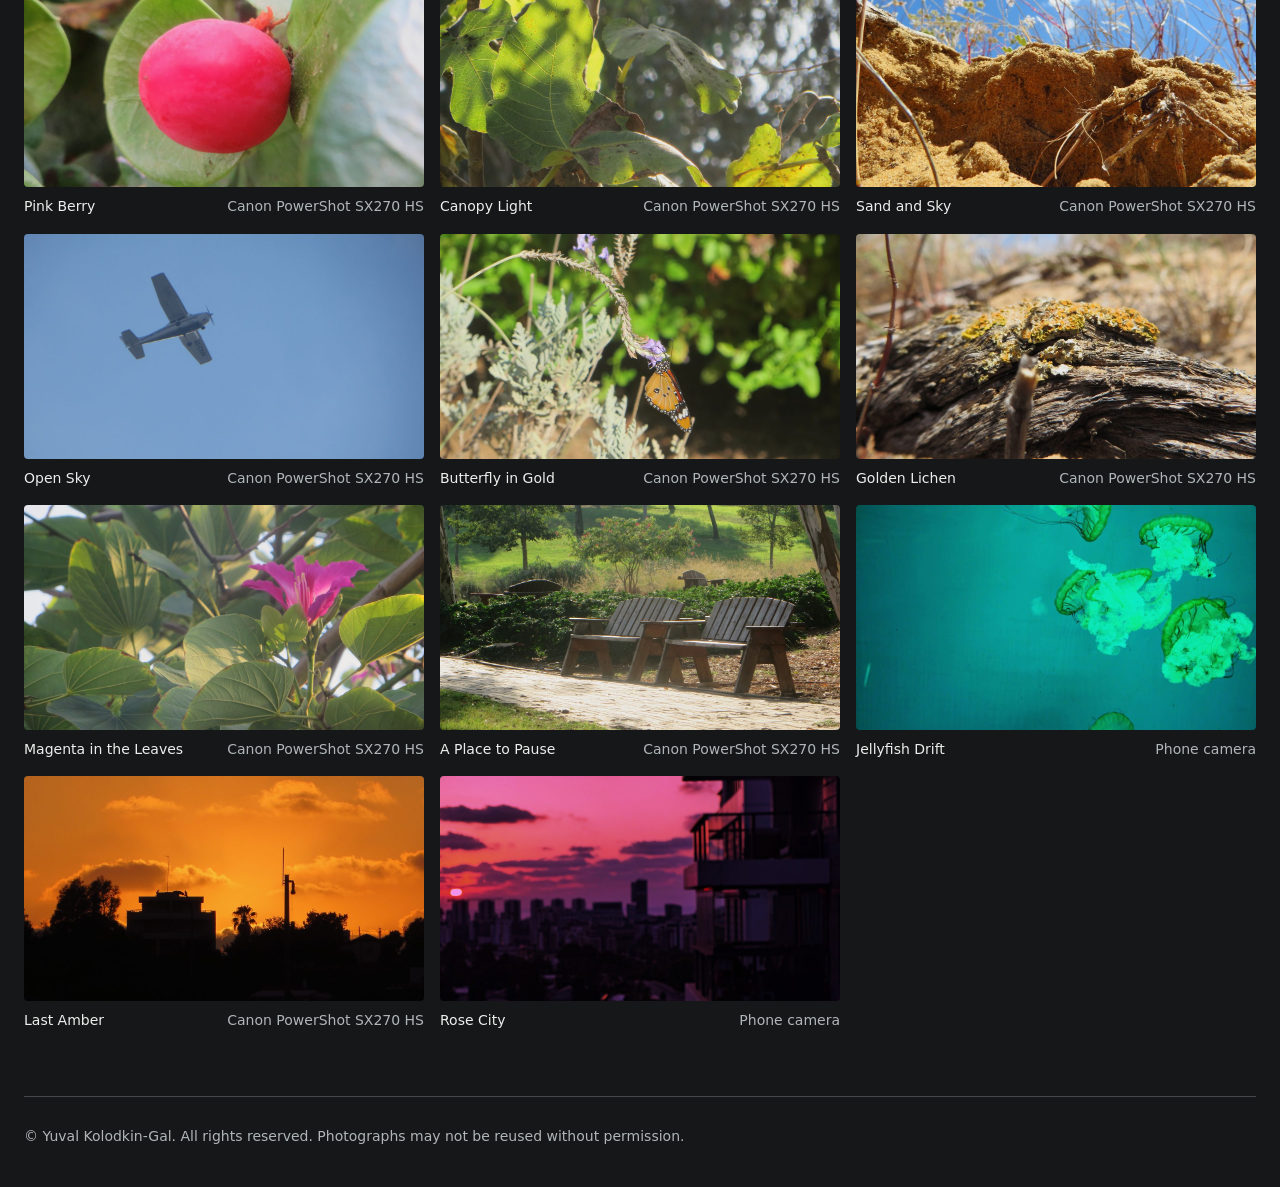
==== commit 51b46411: "Remove Stone and Branches and City Afterglow" ====
--- a/index.html
+++ b/index.html
@@ -41,7 +41,7 @@
 <div class="wrap">
   <header class="top">
     <a class="signature" href="https://github.com/yuvalkolodkingal">Yuval Kolodkin-Gal</a>
-    <nav><a href="#gallery">Gallery</a><a href="by-camera/README.md">Cameras</a><a href="by-category/README.md">Categories</a><a href="https://yuvalkolodkingal.github.io/Wallpapers/">Wallpapers</a><a href="https://github.com/yuvalkolodkingal/photography">Source</a></nav>
+    <nav><a href="#gallery">Gallery</a><a href="by-camera/README.md">Cameras</a><a href="by-category/README.md">Categories</a><a href="https://github.com/yuvalkolodkingal/photography">Source</a></nav>
   </header>
   <section class="intro">
     <h1>Photography</h1>
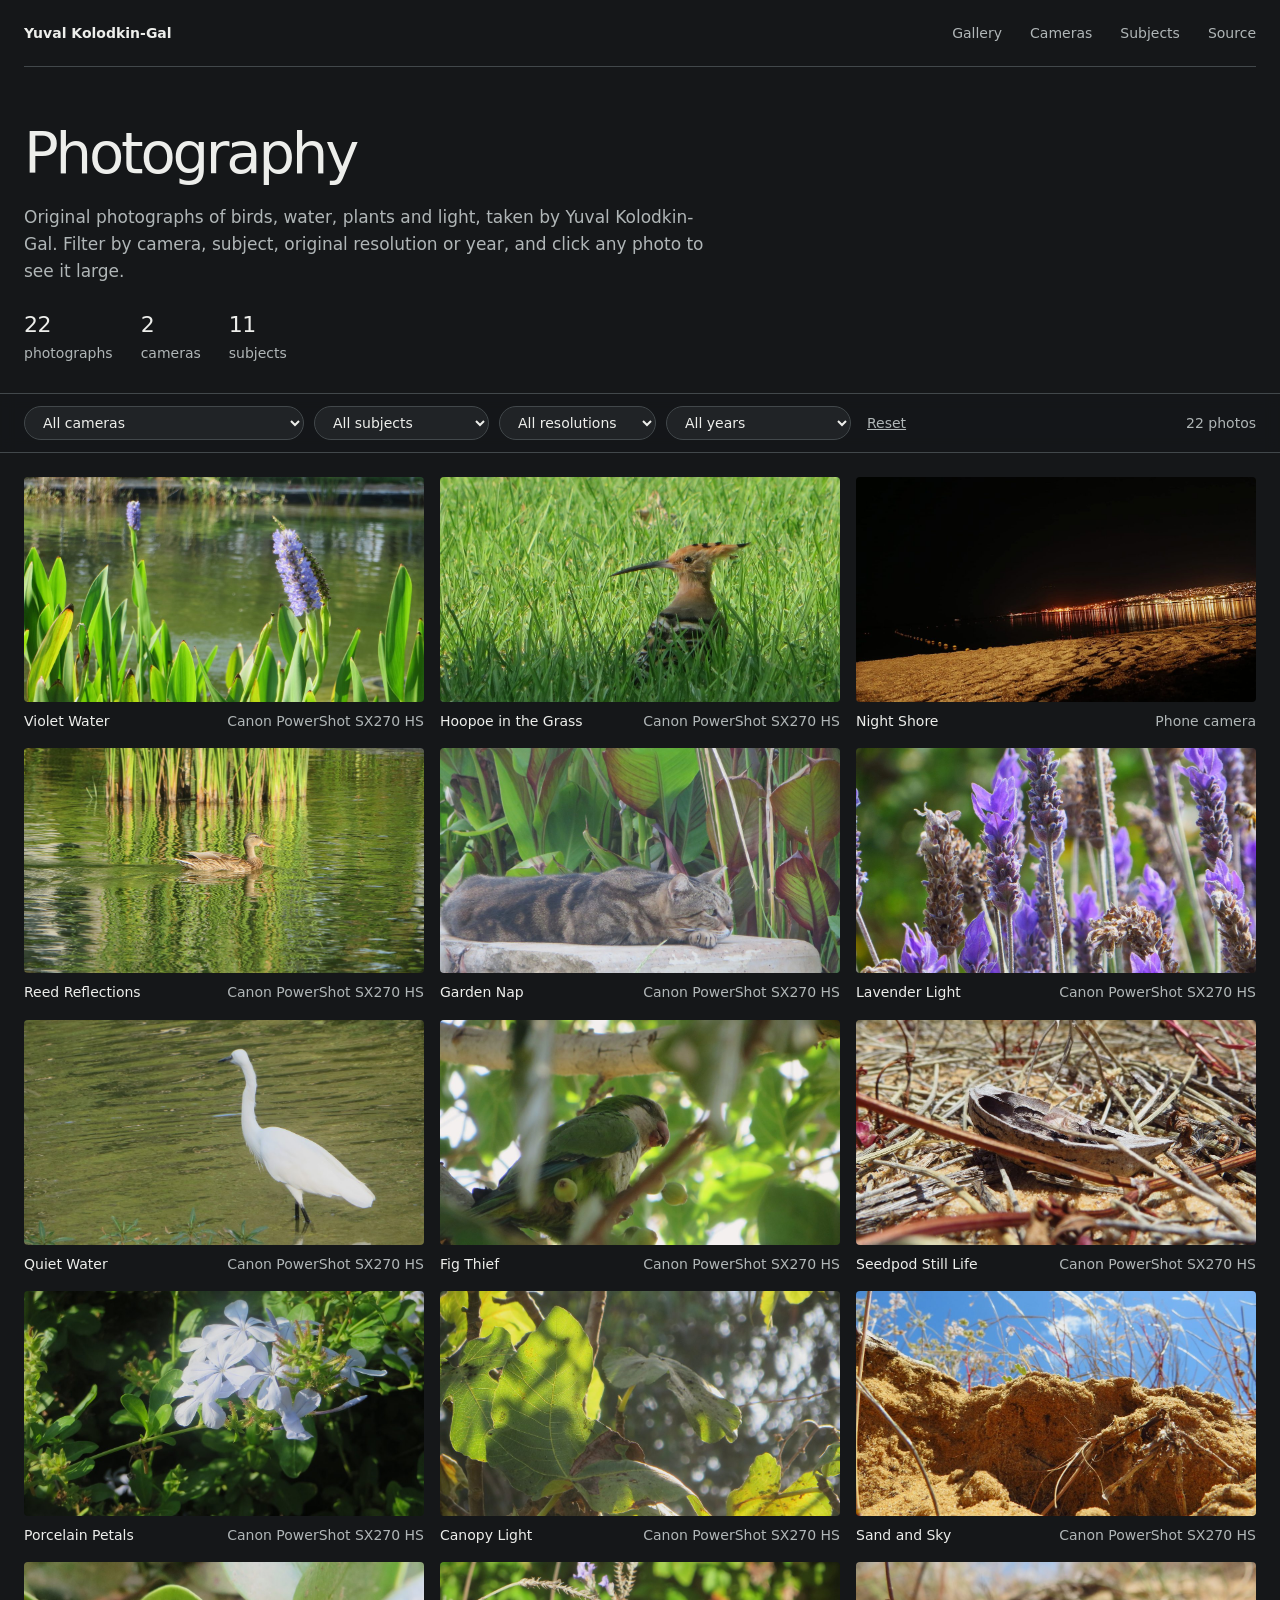
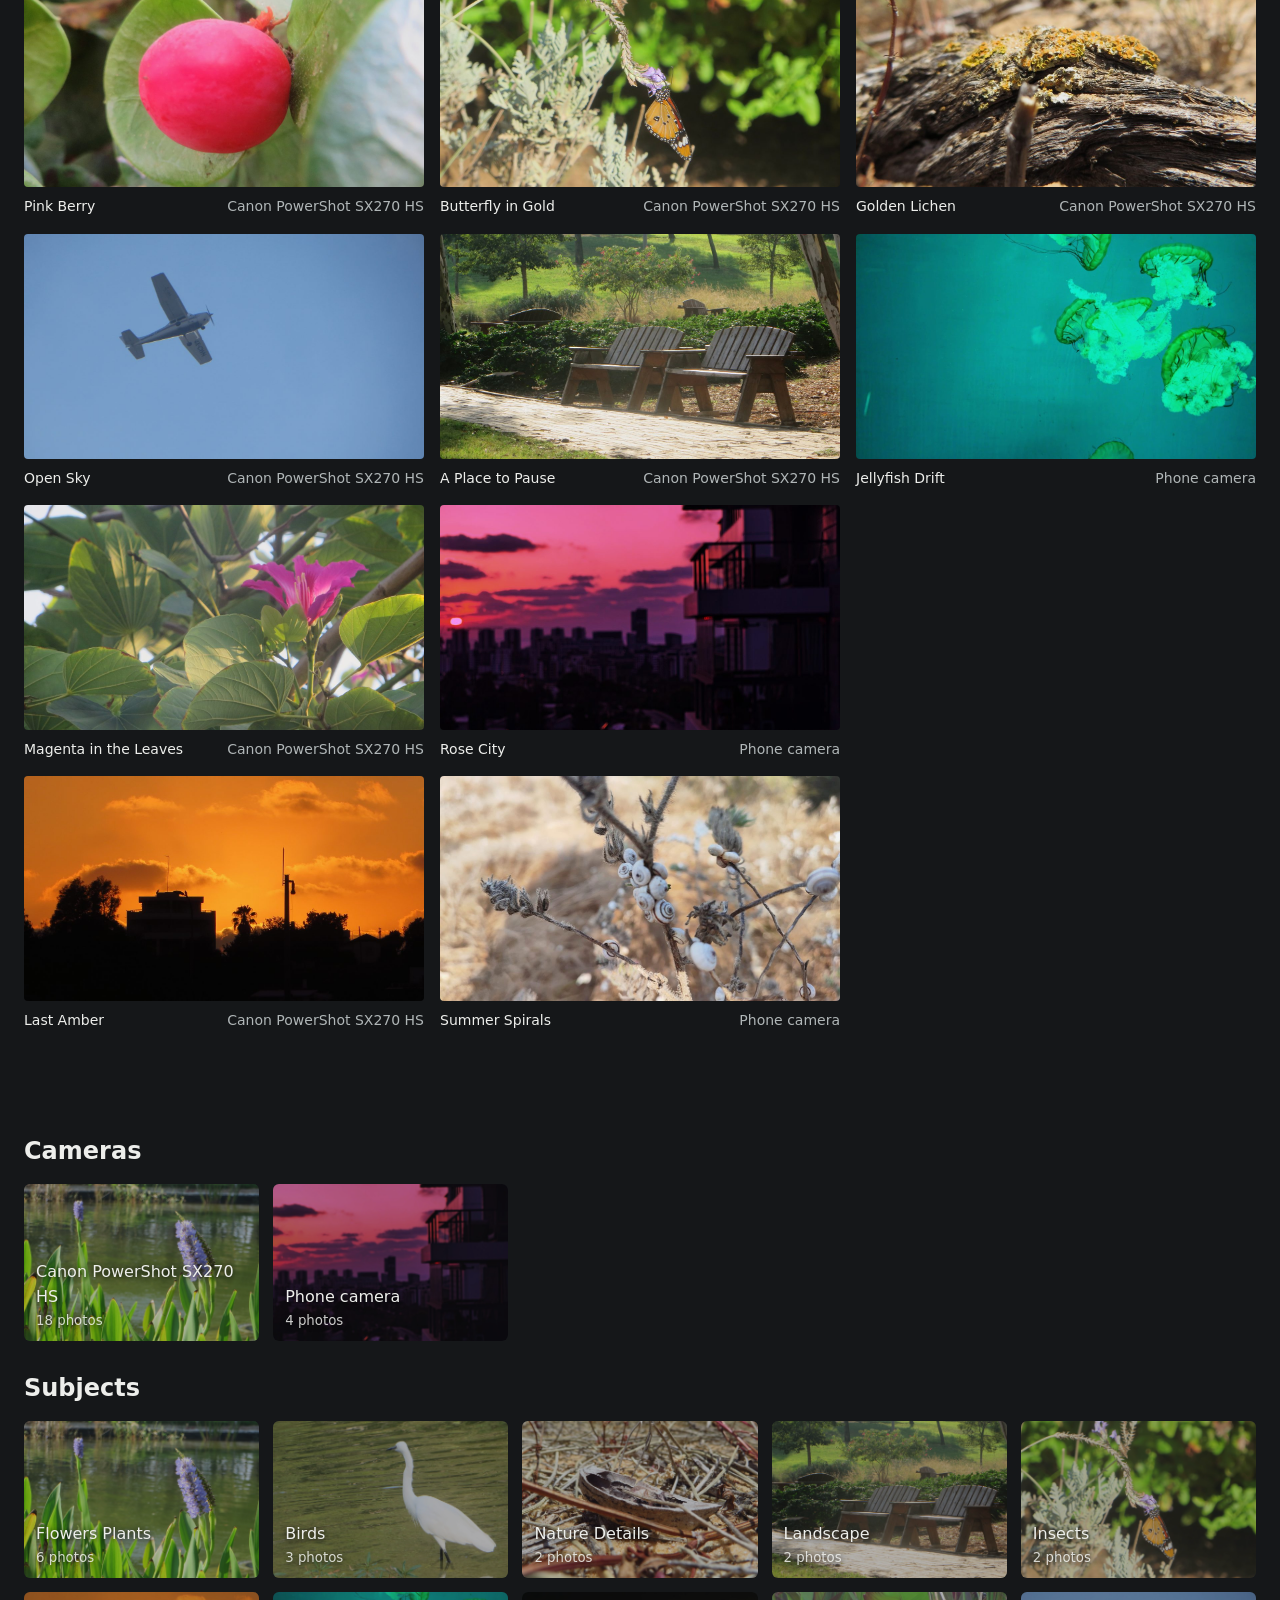
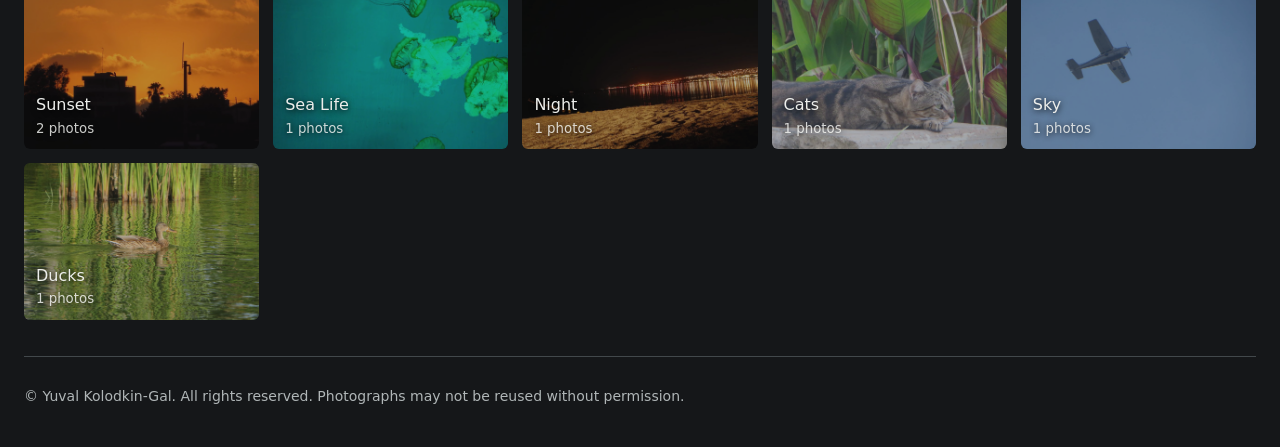
==== commit 69da40a7: "Replace Markdown index links with camera and subject sections" ====
--- a/index.html
+++ b/index.html
@@ -35,13 +35,20 @@
 #lb .cap b { color:var(--fg); font-weight:500; }
 #lb .nav { display:flex; gap:10px; }
 #lb button { background:var(--surface); color:var(--fg); border:1px solid var(--line); border-radius:999px; padding:6px 16px; font-size:14px; }
+.browse { padding:8px 0 36px; } .browse h2 { margin:28px 0 14px; scroll-margin-top:20px; }
+.cards { display:grid; grid-template-columns:repeat(auto-fill,minmax(220px,1fr)); gap:14px; }
+.card { position:relative; display:block; border-radius:6px; overflow:hidden; background:var(--surface); text-decoration:none; aspect-ratio:3/2; }
+.card img { width:100%; height:100%; object-fit:cover; display:block; opacity:.72; transition:opacity .2s; }
+.card:hover img { opacity:1; }
+.card span { position:absolute; left:12px; bottom:10px; right:12px; font-weight:500; text-shadow:0 1px 6px #000; }
+.card small { display:block; color:var(--fg); opacity:.85; font-weight:400; }
 footer { border-top:1px solid var(--line); padding:28px 0 40px; color:var(--muted); font-size:14px; }
 @media (max-width:600px){ .wrap{padding:0 16px} nav{gap:16px} .count{margin-left:0;width:100%} }
 </style></head><body>
 <div class="wrap">
   <header class="top">
     <a class="signature" href="https://github.com/yuvalkolodkingal">Yuval Kolodkin-Gal</a>
-    <nav><a href="#gallery">Gallery</a><a href="by-camera/README.md">Cameras</a><a href="by-category/README.md">Categories</a><a href="https://github.com/yuvalkolodkingal/photography">Source</a></nav>
+    <nav><a href="#gallery">Gallery</a><a href="#cameras">Cameras</a><a href="#subjects">Subjects</a><a href="https://github.com/yuvalkolodkingal/photography">Source</a></nav>
   </header>
   <section class="intro">
     <h1>Photography</h1>
@@ -57,7 +64,8 @@
   <button class="reset" id="reset">Reset</button>
   <span class="count" id="n"></span>
 </div></div>
-<main class="wrap"><div class="grid" id="grid"></div></main>
+<main class="wrap"><div class="grid" id="grid"></div>
+<section class="browse"><h2 id="cameras">Cameras</h2><div class="cards" id="camcards"></div><h2 id="subjects">Subjects</h2><div class="cards" id="subcards"></div></section></main>
 <div class="wrap"><footer>© Yuval Kolodkin-Gal. All rights reserved. Photographs may not be reused without permission.</footer></div>
 <div id="lb" role="dialog" aria-modal="true"><img id="lbimg" alt=""><div class="cap" id="lbcap"></div>
   <div class="nav"><button id="prev">← Prev</button><button id="close">Close</button><button id="next">Next →</button></div></div>
@@ -72,6 +80,14 @@
 const st=document.getElementById('stats');
 st.innerHTML=`<div><b>${CATALOG.length}</b>photographs</div><div><b>${new Set(CATALOG.map(F.camera)).size}</b>cameras</div><div><b>${new Set(CATALOG.map(F.category)).size}</b>subjects</div>`;
 document.getElementById('reset').onclick=()=>{for(const k in F)document.getElementById(k).value='';draw()};
+function cards(el,k){const g={};CATALOG.forEach(p=>(g[F[k](p)]??=[]).push(p));
+  document.getElementById(el).innerHTML=Object.keys(g).sort((a,b)=>g[b].length-g[a].length).map(v=>{const c=g[v][g[v].length-1];
+    return `<a class="card" href="#${k}=${encodeURIComponent(v)}"><img loading="lazy" src="${c.preview}" alt=""><span>${(LABEL[k]||String)(v)}<small>${g[v].length} photos</small></span></a>`}).join('')}
+cards('camcards','camera');cards('subcards','category');
+function fromHash(){const m=location.hash.slice(1).match(/^(camera|category|tier|year)=(.+)$/);if(!m)return;
+  for(const k in F)document.getElementById(k).value='';document.getElementById(m[1]).value=decodeURIComponent(m[2]);draw();
+  document.getElementById('gallery').scrollIntoView({behavior:'smooth'})}
+window.addEventListener('hashchange',fromHash);
 const grid=document.getElementById('grid'),lb=document.getElementById('lb');let list=[],cur=0;
 function meta(p){return [p.camera_name,p.date==='unknown'?'date unknown':p.date,nice(p.category),p.original_megapixels+' MP original'].join(' · ')}
 function draw(){
@@ -90,5 +106,5 @@
 document.getElementById('close').onclick=close;document.getElementById('prev').onclick=()=>open(cur-1);document.getElementById('next').onclick=()=>open(cur+1);
 lb.onclick=e=>{if(e.target===lb)close()};
 document.addEventListener('keydown',e=>{if(!lb.classList.contains('on'))return;if(e.key==='Escape')close();if(e.key==='ArrowLeft')open(cur-1);if(e.key==='ArrowRight')open(cur+1)});
-draw();
+draw();fromHash();
 </script></body></html>
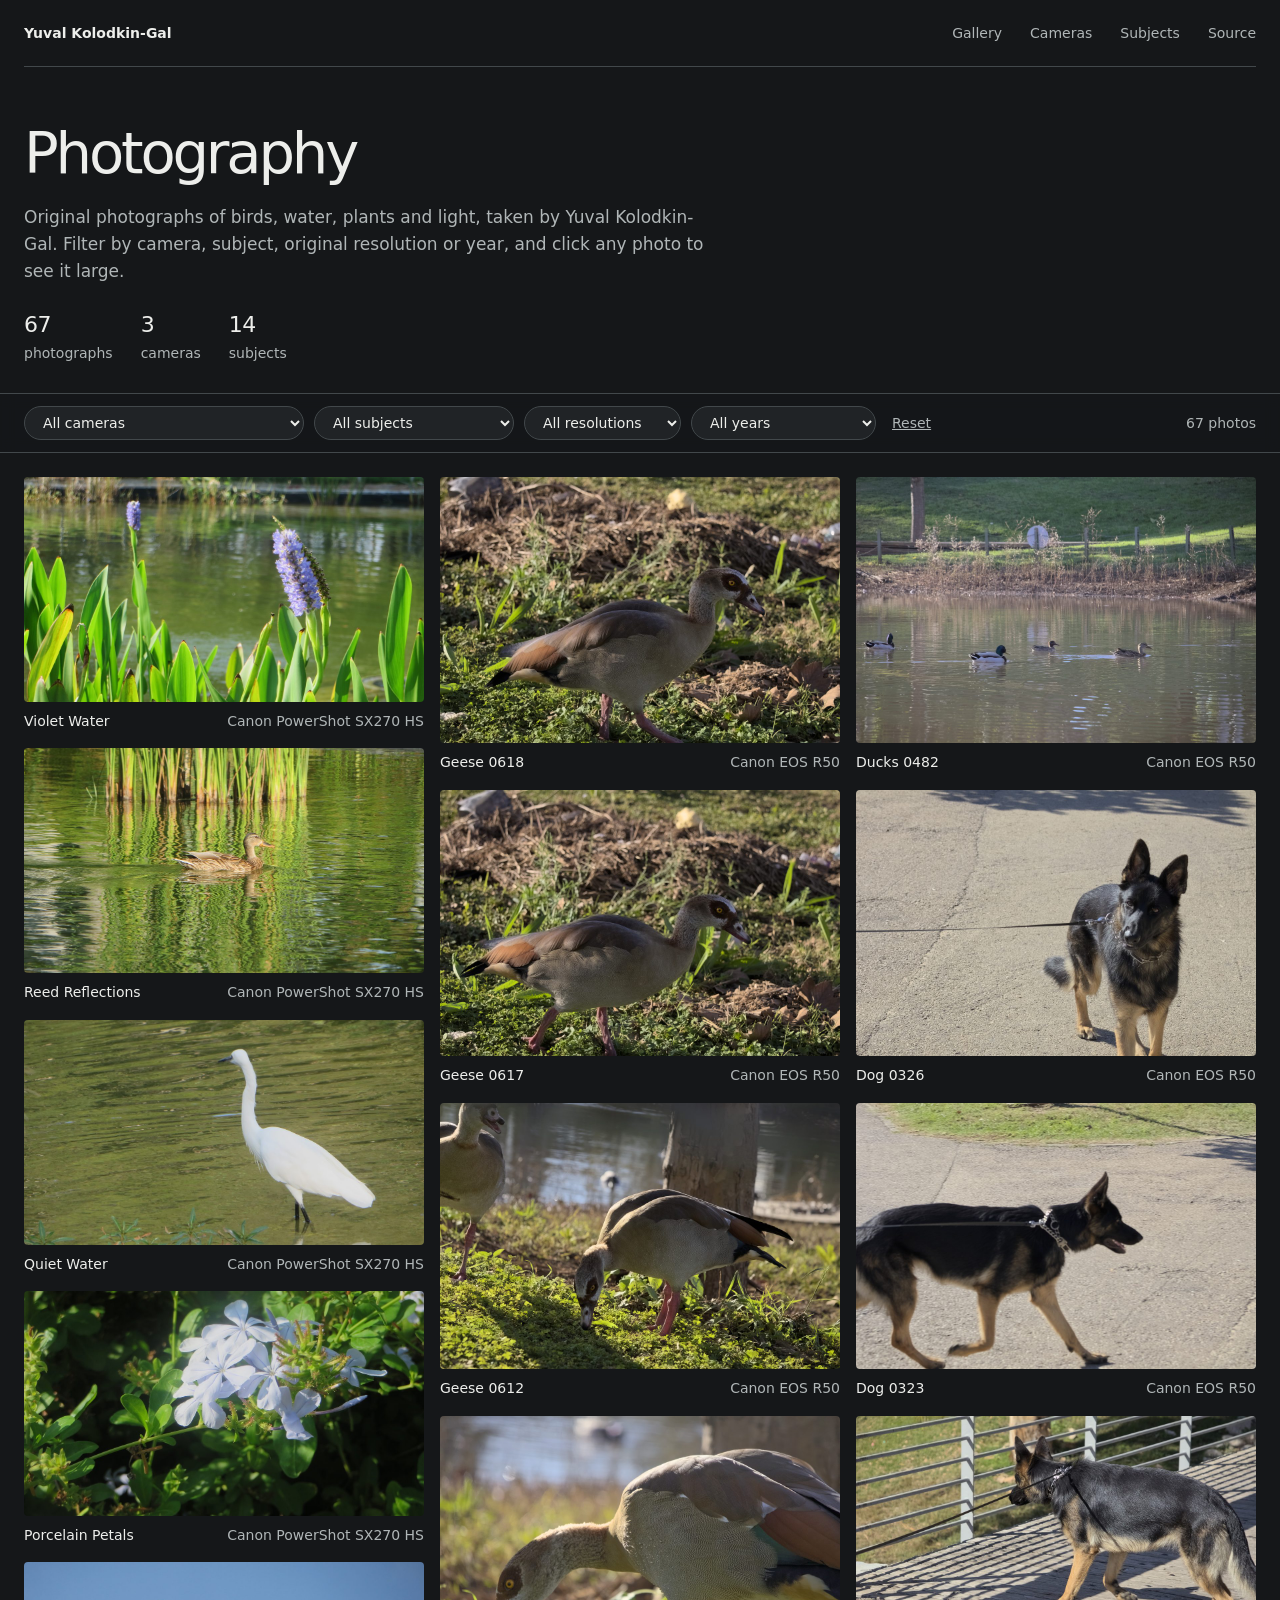
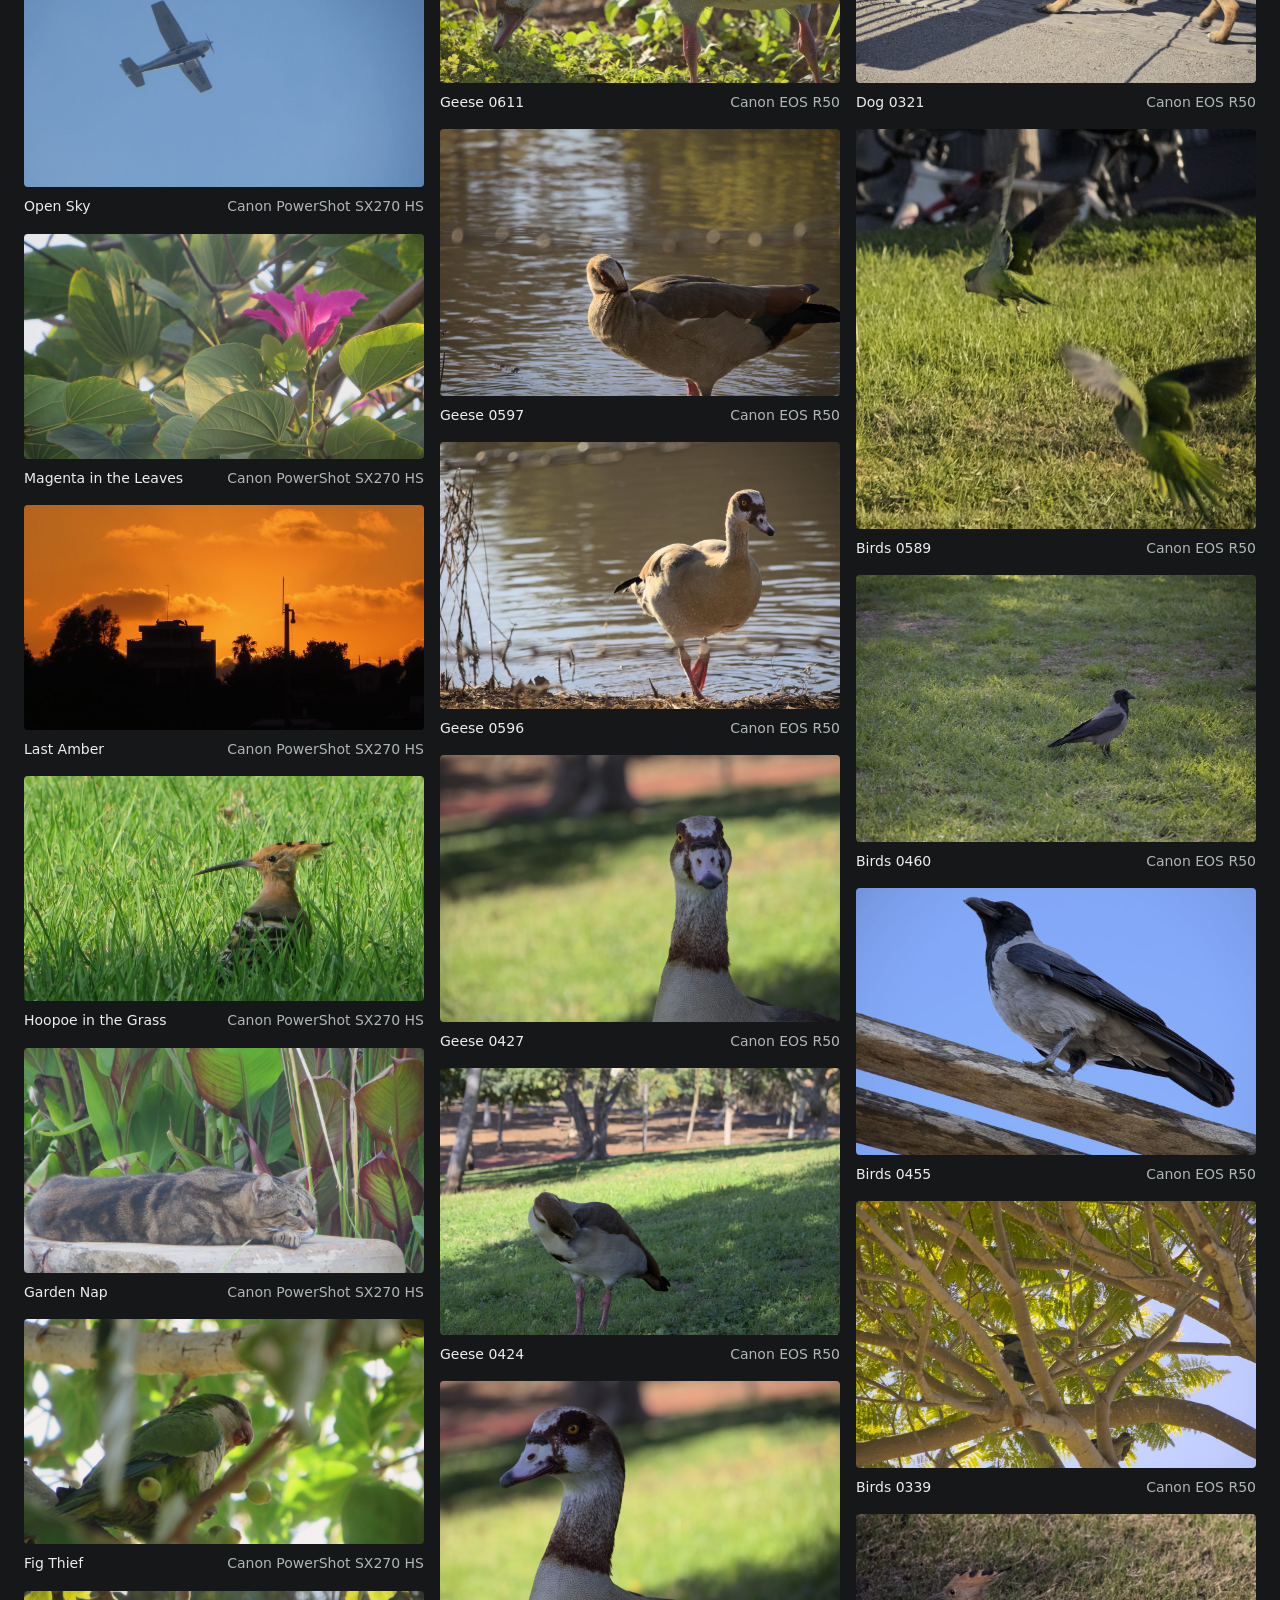
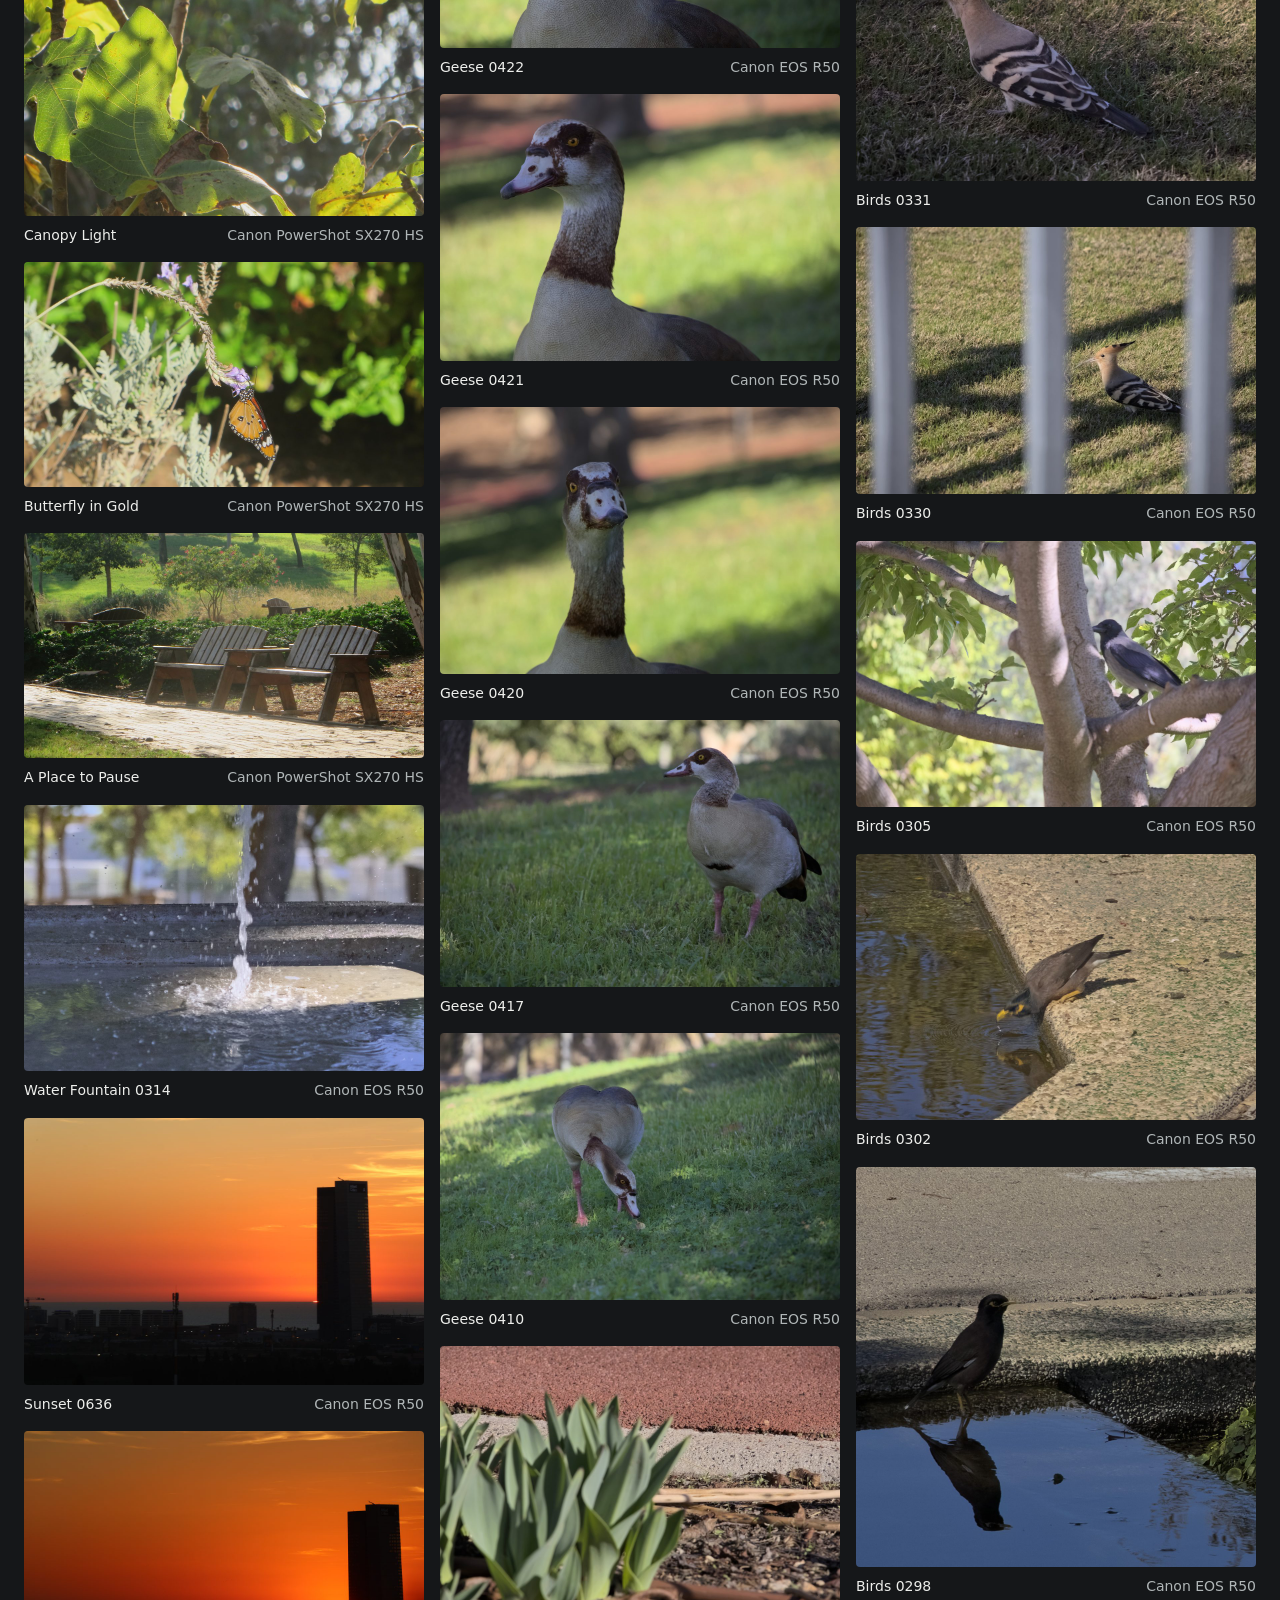
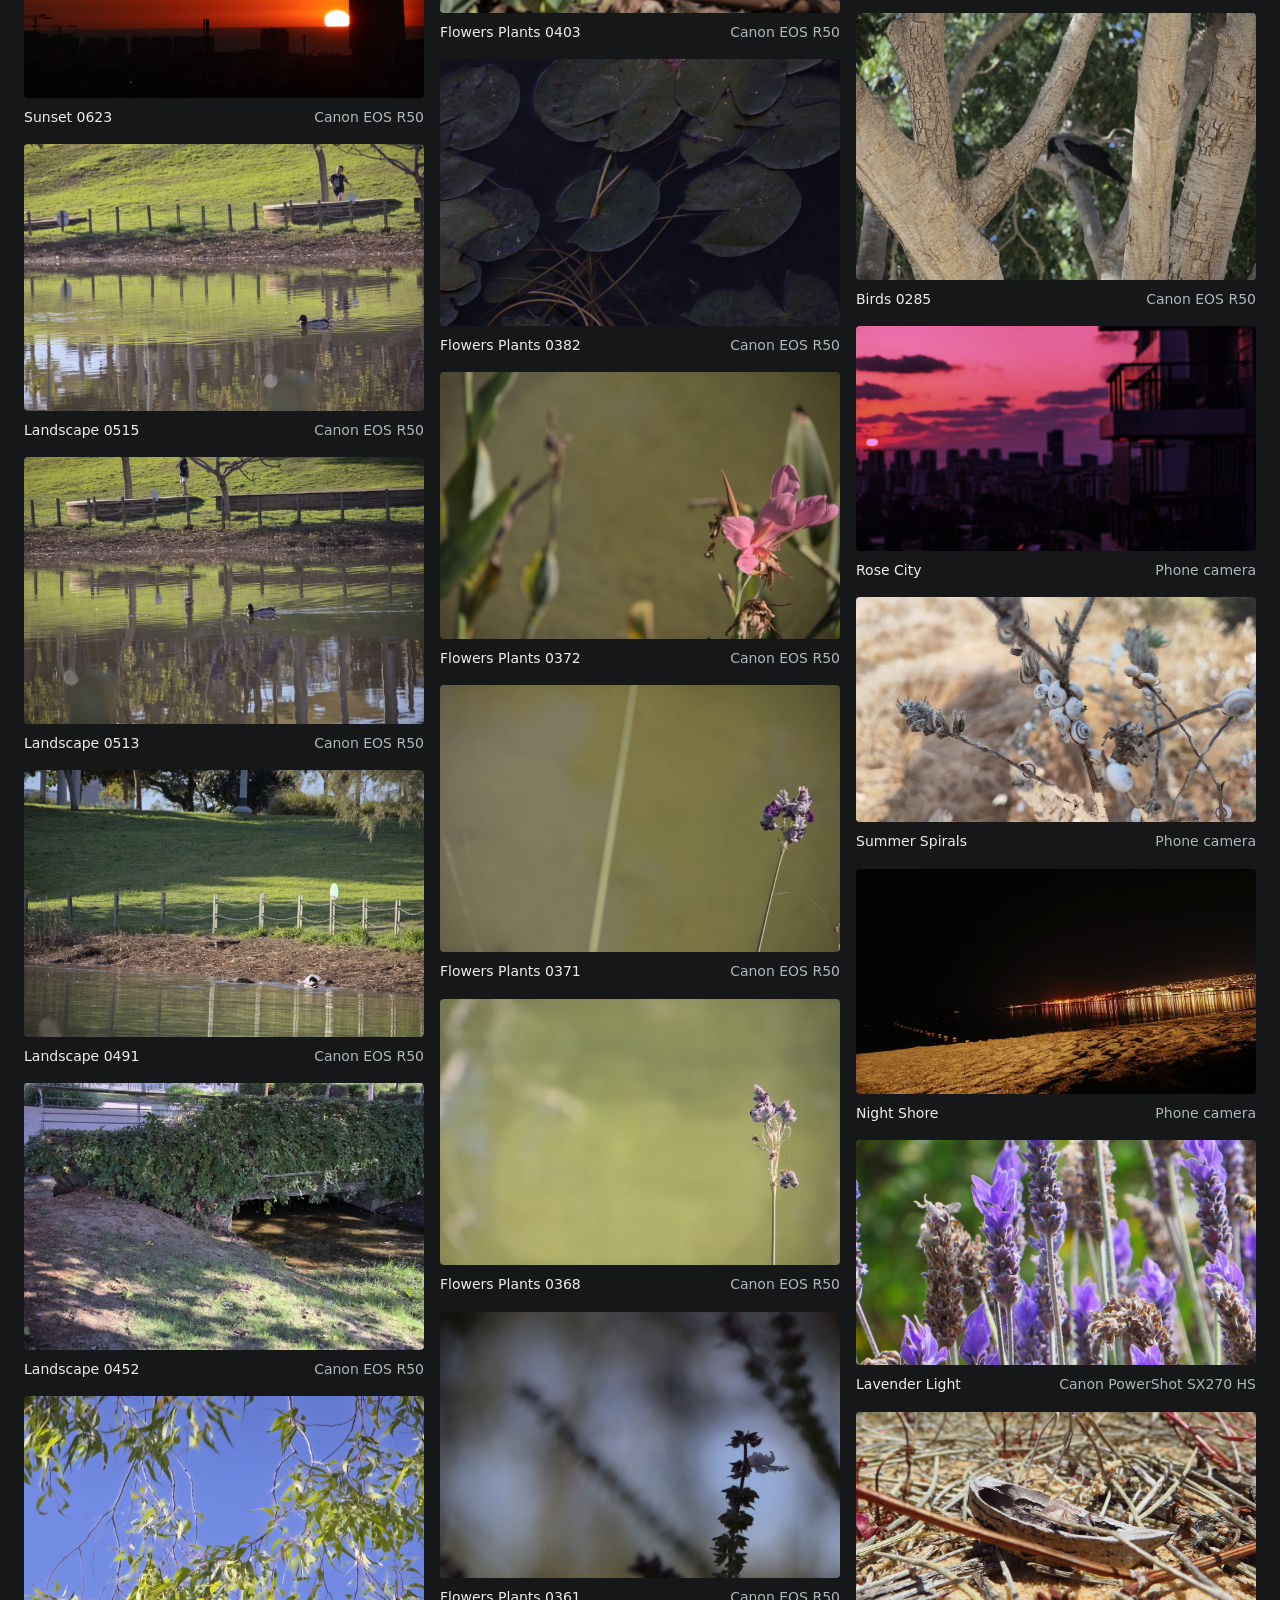
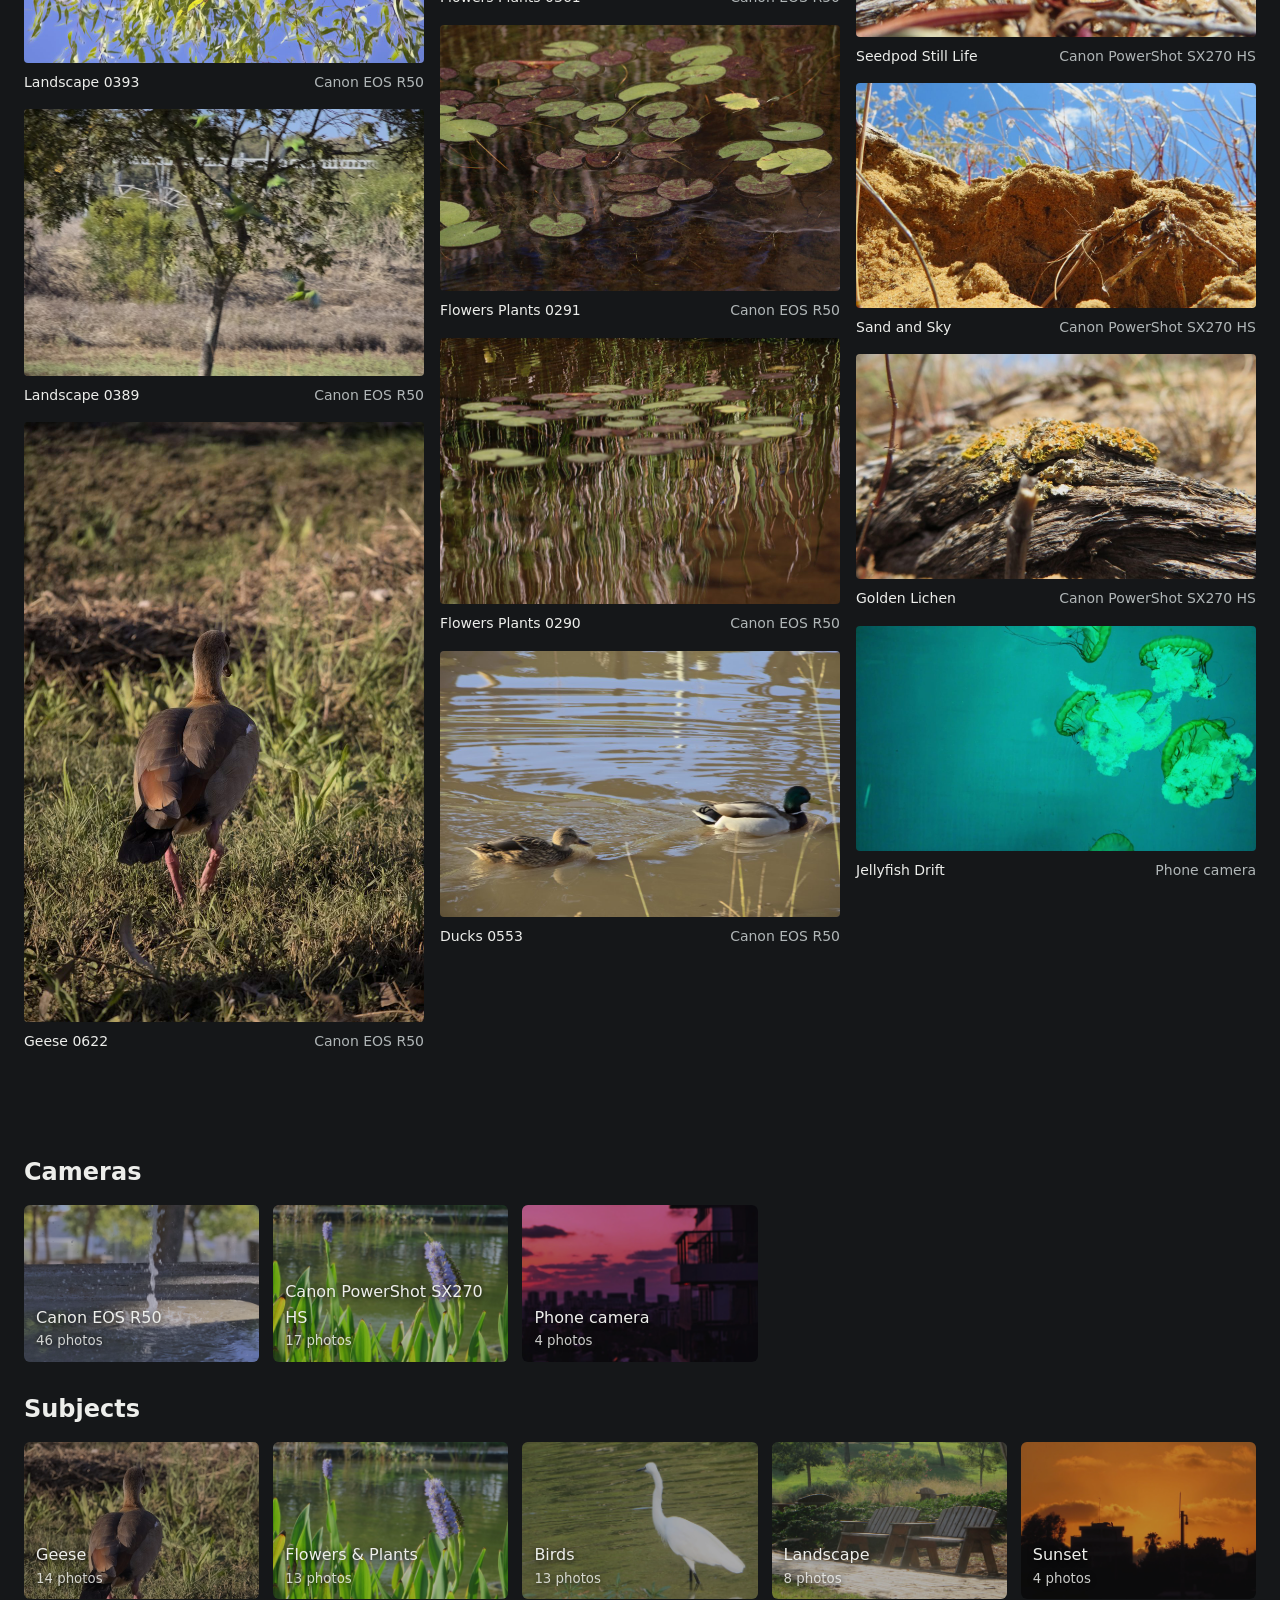
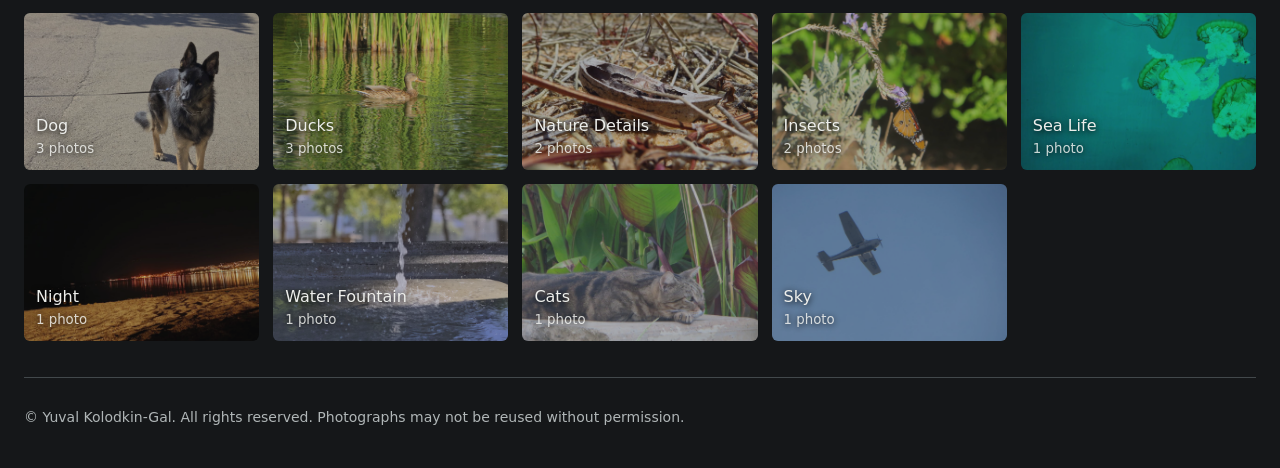
==== commit a6582554: "Add 2026-11-13 Canon EOS R50 shoot and remove Pink Berry" ====
--- a/index.html
+++ b/index.html
@@ -71,7 +71,7 @@
   <div class="nav"><button id="prev">← Prev</button><button id="close">Close</button><button id="next">Next →</button></div></div>
 <script src="data.js"></script>
 <script>
-const nice=s=>String(s).replace(/-/g,' ').replace(/\b\w/g,c=>c.toUpperCase());
+const nice=s=>String(s).replace('flowers-plants','flowers & plants').replace('sea-life','sea life').replace('nature-details','nature details').replace(/-/g,' ').replace(/\b\w/g,c=>c.toUpperCase());
 const F={camera:p=>p.camera_name,category:p=>p.category,tier:p=>p.resolution_tier,year:p=>p.date==='unknown'?'Date unknown':p.date.slice(0,4)};
 const LABEL={tier:v=>({'full-res-20mp-plus':'20 MP+','12mp-class':'12 MP class','medium-4-10mp':'4–10 MP','web-under-4mp':'Under 4 MP'})[v]||v,category:nice};
 for(const k in F){const s=document.getElementById(k);
@@ -82,7 +82,7 @@
 document.getElementById('reset').onclick=()=>{for(const k in F)document.getElementById(k).value='';draw()};
 function cards(el,k){const g={};CATALOG.forEach(p=>(g[F[k](p)]??=[]).push(p));
   document.getElementById(el).innerHTML=Object.keys(g).sort((a,b)=>g[b].length-g[a].length).map(v=>{const c=g[v][g[v].length-1];
-    return `<a class="card" href="#${k}=${encodeURIComponent(v)}"><img loading="lazy" src="${c.preview}" alt=""><span>${(LABEL[k]||String)(v)}<small>${g[v].length} photos</small></span></a>`}).join('')}
+    return `<a class="card" href="#${k}=${encodeURIComponent(v)}"><img loading="lazy" src="${c.preview}" alt=""><span>${(LABEL[k]||String)(v)}<small>${g[v].length} photo${g[v].length===1?'':'s'}</small></span></a>`}).join('')}
 cards('camcards','camera');cards('subcards','category');
 function fromHash(){const m=location.hash.slice(1).match(/^(camera|category|tier|year)=(.+)$/);if(!m)return;
   for(const k in F)document.getElementById(k).value='';document.getElementById(m[1]).value=decodeURIComponent(m[2]);draw();
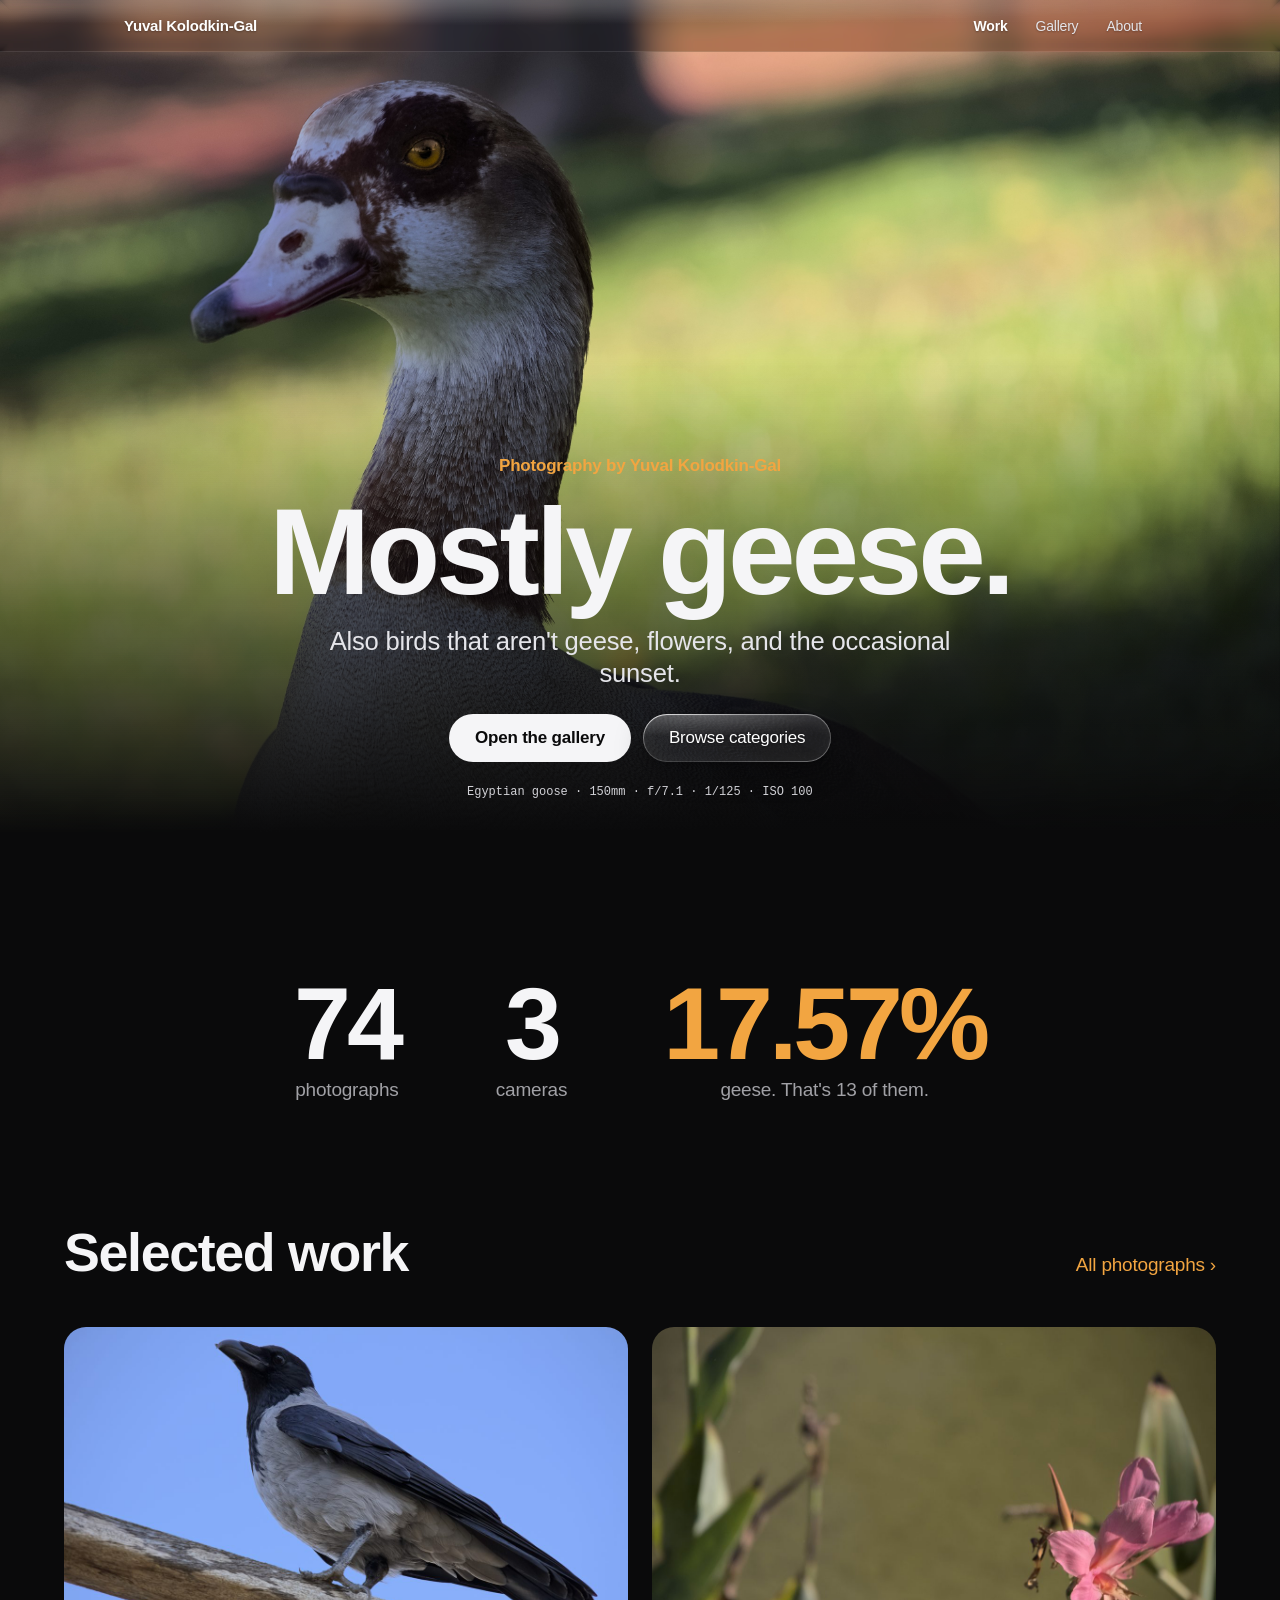
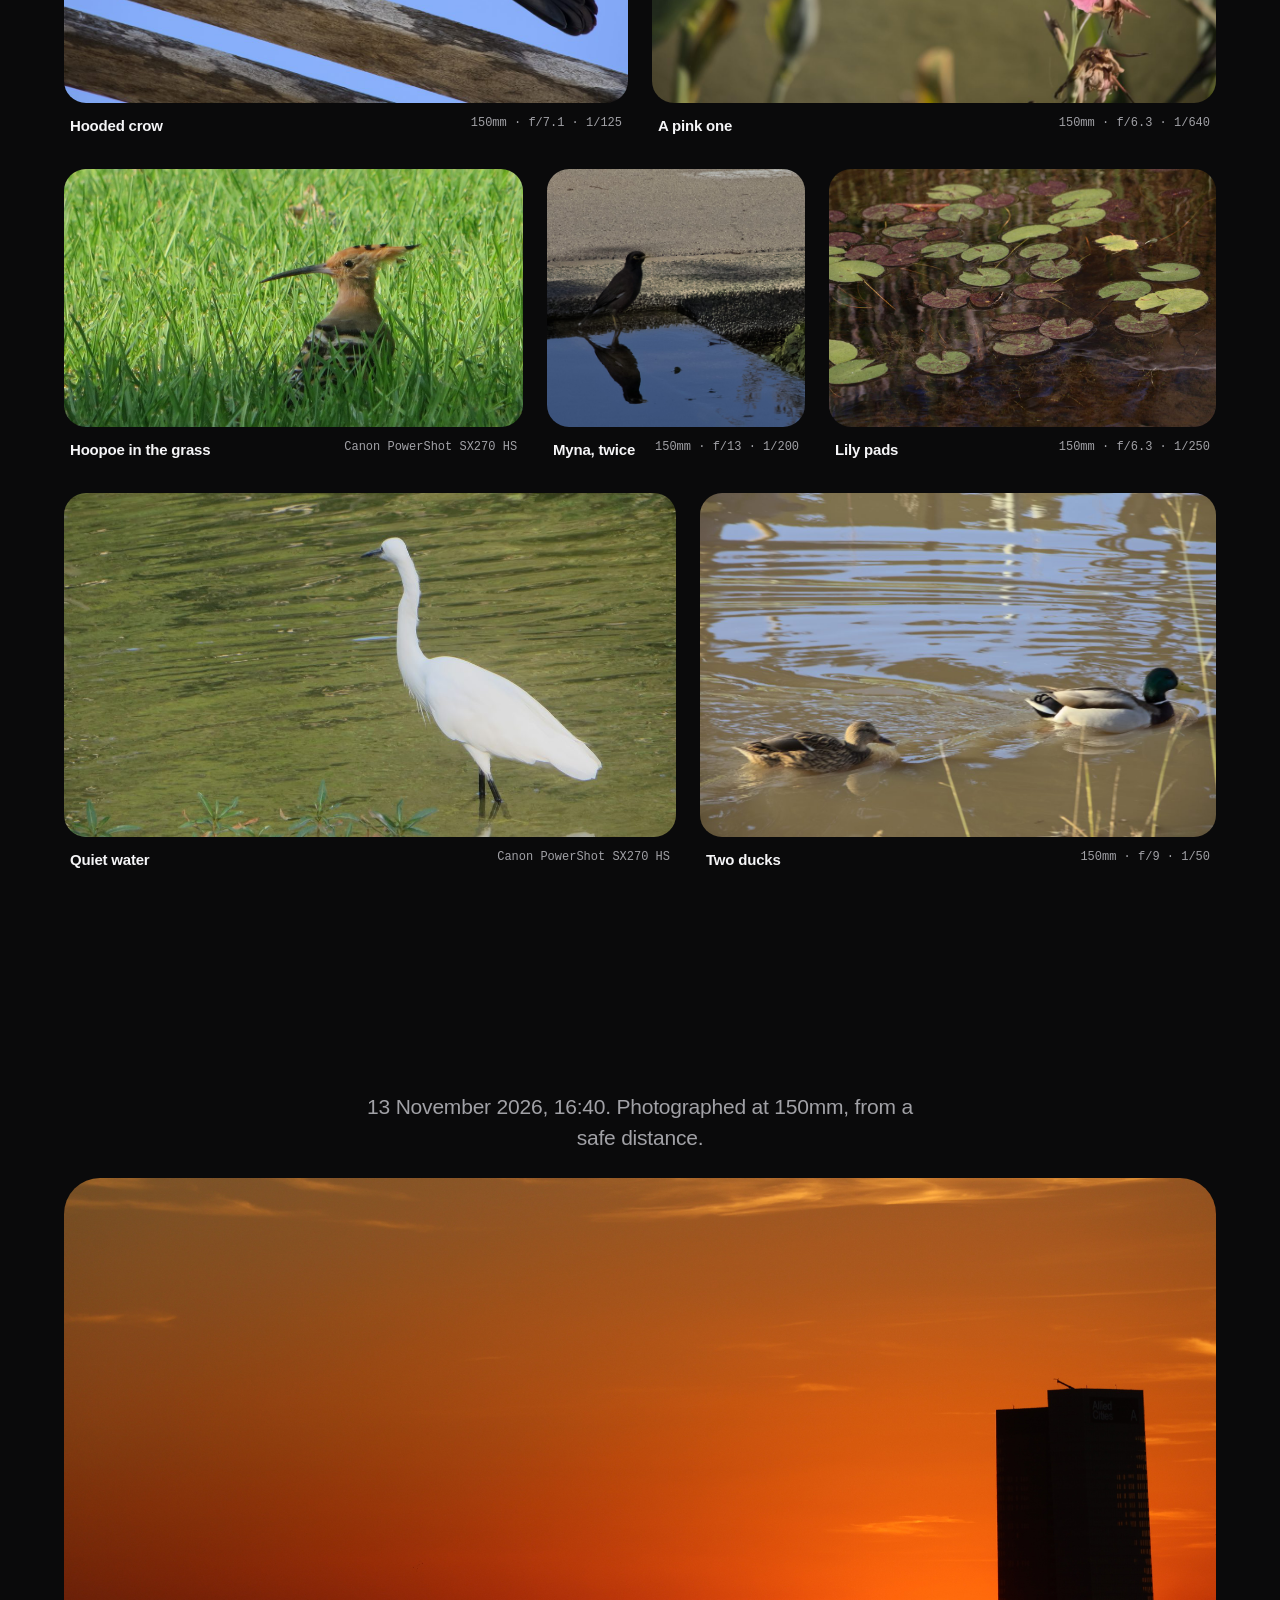
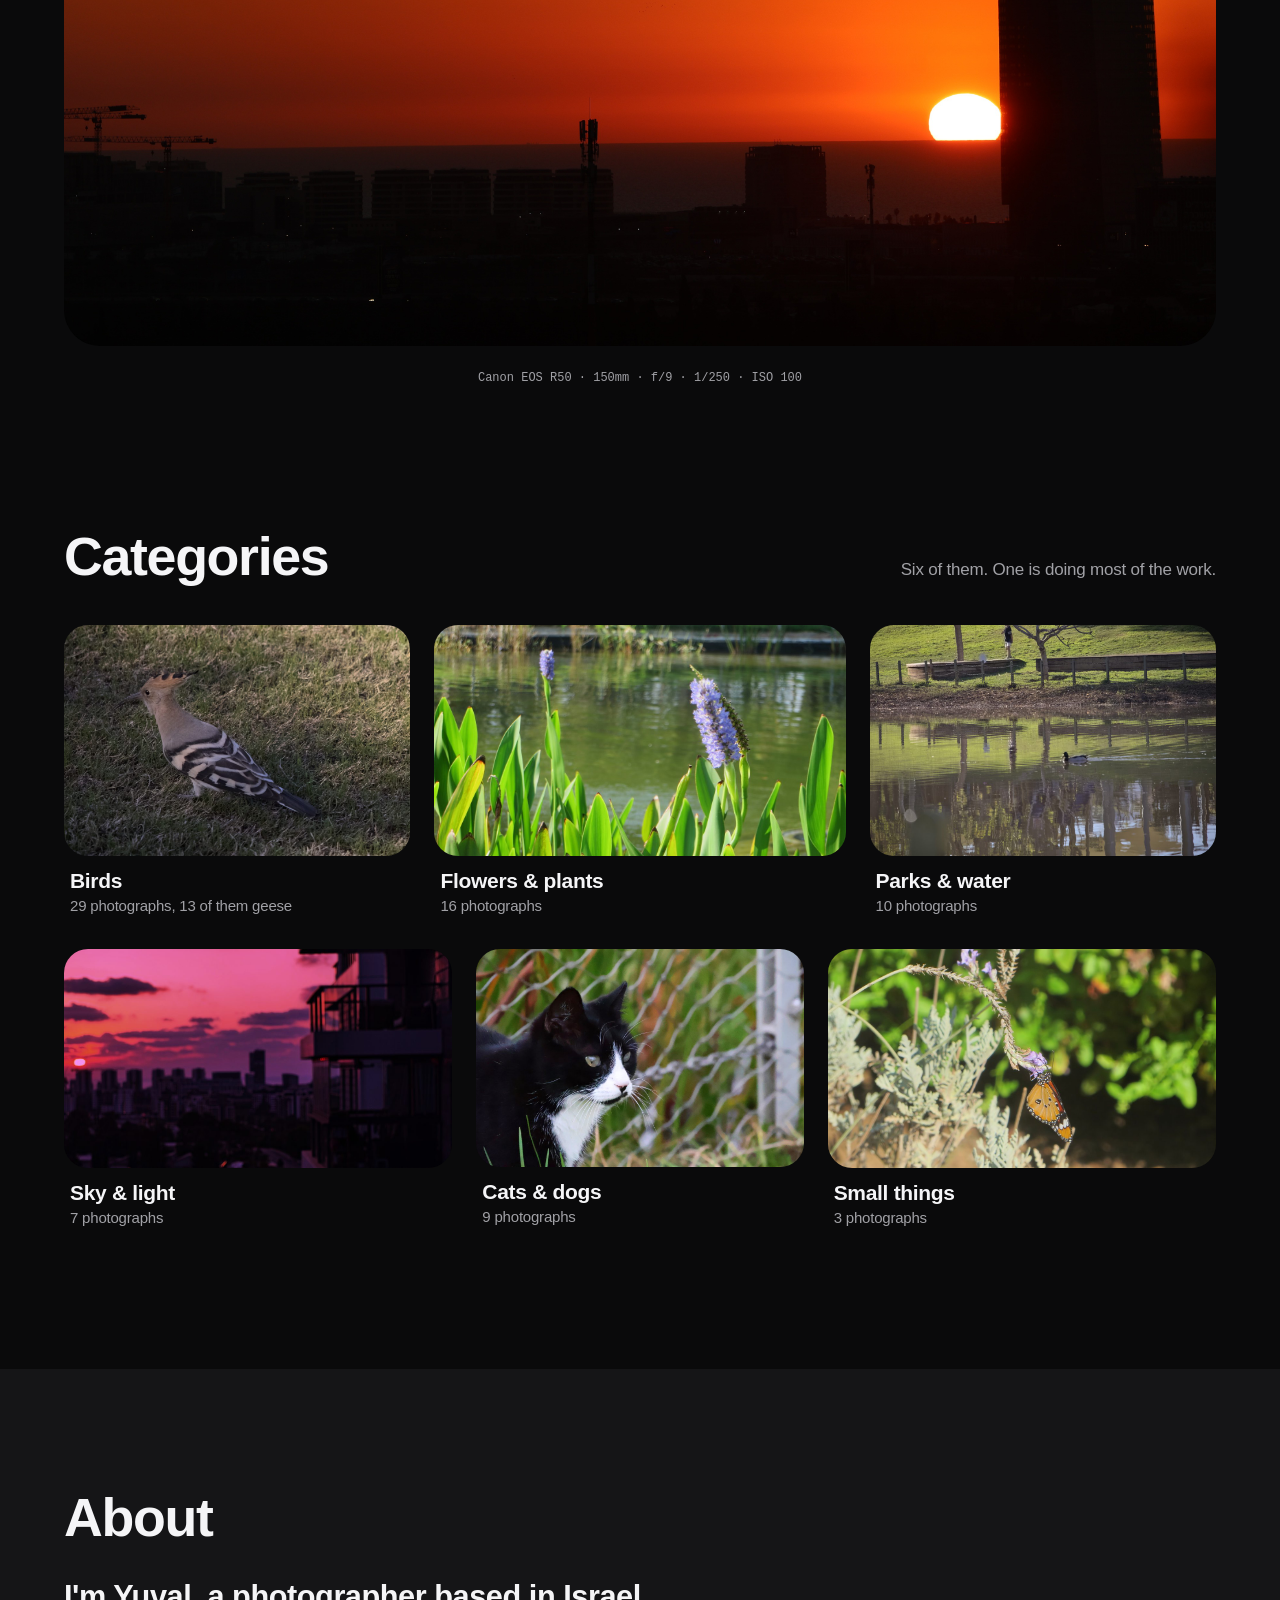
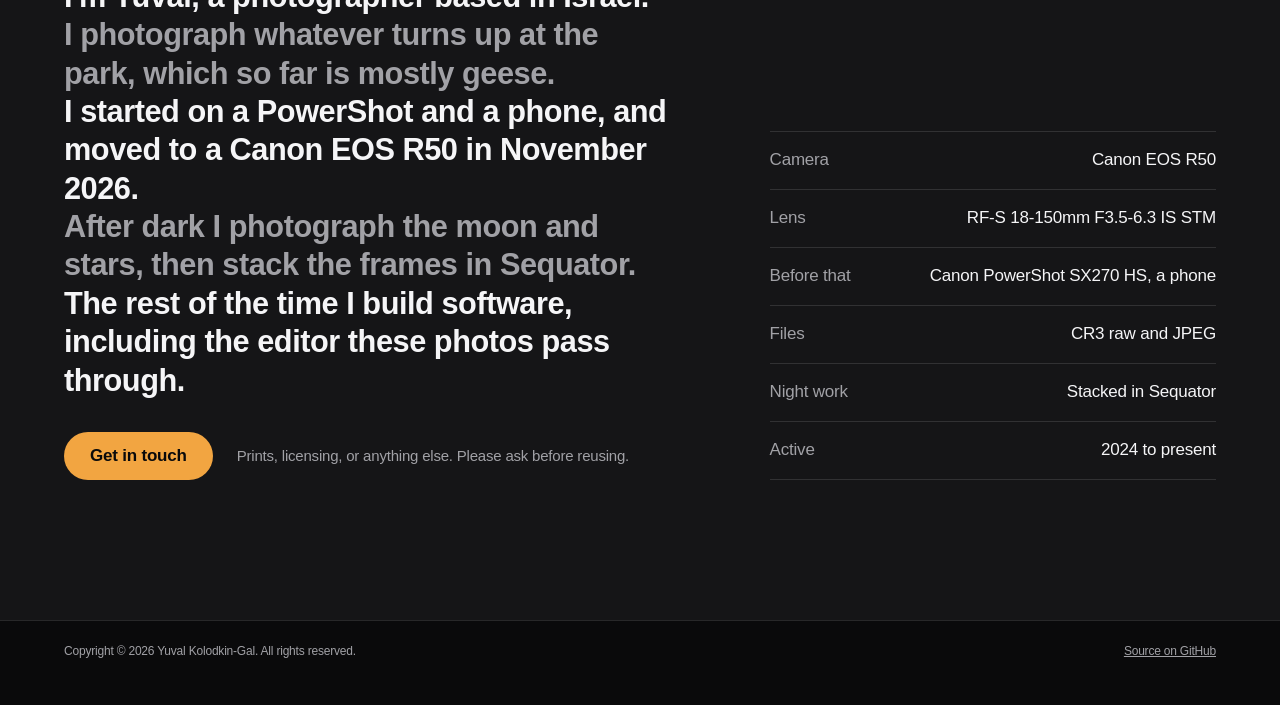
==== commit 75d867b9: "Redesign the site New home page with selected work, categories and an about section, and a full gall" ====
--- a/index.html
+++ b/index.html
@@ -1,110 +1,117 @@
 <!doctype html>
-<html lang="en"><head><meta charset="utf-8"><meta name="viewport" content="width=device-width,initial-scale=1">
-<title>Photography by Yuval Kolodkin-Gal</title>
-<meta name="description" content="Original photography by Yuval Kolodkin-Gal, organised by camera, category, resolution and year.">
-<style>
-:root { color-scheme: dark; --bg:#151719; --surface:#202326; --fg:#edeeeb; --muted:#b0b6b7; --line:#42484b; --accent:#d6decb; }
-* { box-sizing:border-box; }
-body { margin:0; background:var(--bg); color:var(--fg); font:16px/1.6 system-ui,-apple-system,BlinkMacSystemFont,"Segoe UI",sans-serif; }
-a { color:inherit; }
-button, select { font:inherit; cursor:pointer; }
-.wrap { max-width:1440px; margin:0 auto; padding:0 24px; }
-header.top { display:flex; justify-content:space-between; align-items:center; gap:16px; padding:22px 0; border-bottom:1px solid var(--line); flex-wrap:wrap; }
-.signature { text-decoration:none; font-size:14px; font-weight:600; }
-nav { display:flex; gap:28px; font-size:14px; flex-wrap:wrap; }
-nav a { color:var(--muted); text-decoration:none; } nav a:hover { color:var(--fg); }
-.intro { padding:56px 0 28px; }
-h1 { font-weight:450; font-size:clamp(36px,4.5vw,64px); letter-spacing:-.055em; line-height:1.08; margin:0 0 18px; }
-.intro p { color:var(--muted); max-width:680px; margin:0; font-size:17px; }
-.stats { display:flex; gap:28px; margin-top:22px; color:var(--muted); font-size:14px; flex-wrap:wrap; }
-.stats b { color:var(--fg); font-weight:500; font-size:22px; display:block; letter-spacing:-.02em; }
-.filters { position:sticky; top:0; z-index:4; background:color-mix(in srgb,var(--bg) 92%,transparent); backdrop-filter:blur(8px); border-top:1px solid var(--line); border-bottom:1px solid var(--line); }
-.filters .wrap { display:flex; flex-wrap:wrap; gap:10px; align-items:center; padding-top:12px; padding-bottom:12px; }
-select { background:var(--surface); color:var(--fg); border:1px solid var(--line); border-radius:999px; padding:7px 14px; font-size:14px; }
-.count { color:var(--muted); font-size:14px; margin-left:auto; }
-.reset { background:none; border:none; color:var(--muted); font-size:14px; text-decoration:underline; }
-.grid { columns:4 300px; column-gap:16px; padding:24px 0 64px; }
-figure { break-inside:avoid; margin:0 0 16px; }
-figure img { width:100%; height:auto; display:block; border-radius:4px; background:var(--surface); cursor:zoom-in; }
-figcaption { display:flex; flex-wrap:wrap; justify-content:space-between; gap:2px 12px; padding-top:8px; font-size:14px; }
-figcaption span { color:var(--muted); }
-#lb { position:fixed; inset:0; background:rgba(10,11,12,.96); display:none; z-index:9; align-items:center; justify-content:center; flex-direction:column; gap:12px; padding:16px; }
-#lb.on { display:flex; }
-#lb img { max-width:100%; max-height:84vh; width:auto; height:auto; object-fit:contain; border-radius:4px; }
-#lb .cap { color:var(--muted); font-size:14px; text-align:center; }
-#lb .cap b { color:var(--fg); font-weight:500; }
-#lb .nav { display:flex; gap:10px; }
-#lb button { background:var(--surface); color:var(--fg); border:1px solid var(--line); border-radius:999px; padding:6px 16px; font-size:14px; }
-.browse { padding:8px 0 36px; } .browse h2 { margin:28px 0 14px; scroll-margin-top:20px; }
-.cards { display:grid; grid-template-columns:repeat(auto-fill,minmax(220px,1fr)); gap:14px; }
-.card { position:relative; display:block; border-radius:6px; overflow:hidden; background:var(--surface); text-decoration:none; aspect-ratio:3/2; }
-.card img { width:100%; height:100%; object-fit:cover; display:block; opacity:.72; transition:opacity .2s; }
-.card:hover img { opacity:1; }
-.card span { position:absolute; left:12px; bottom:10px; right:12px; font-weight:500; text-shadow:0 1px 6px #000; }
-.card small { display:block; color:var(--fg); opacity:.85; font-weight:400; }
-footer { border-top:1px solid var(--line); padding:28px 0 40px; color:var(--muted); font-size:14px; }
-@media (max-width:600px){ .wrap{padding:0 16px} nav{gap:16px} .count{margin-left:0;width:100%} }
-</style></head><body>
-<div class="wrap">
-  <header class="top">
-    <a class="signature" href="https://github.com/yuvalkolodkingal">Yuval Kolodkin-Gal</a>
-    <nav><a href="#gallery">Gallery</a><a href="#cameras">Cameras</a><a href="#subjects">Subjects</a><a href="https://github.com/yuvalkolodkingal/photography">Source</a></nav>
+<html lang="en">
+<head>
+<meta charset="utf-8">
+<meta name="viewport" content="width=device-width, initial-scale=1, viewport-fit=cover">
+<title>Yuval Kolodkin-Gal · Photography</title>
+<meta name="description" content="Photography by Yuval Kolodkin-Gal. Mostly geese, also birds that aren't geese, flowers, parks and the occasional sunset.">
+<meta name="author" content="Yuval Kolodkin-Gal">
+<meta name="theme-color" content="#0a0a0b">
+<meta property="og:title" content="Yuval Kolodkin-Gal · Photography">
+<meta property="og:description" content="Mostly geese.">
+<meta property="og:image" content="previews/2026-11-13_geese_0422.jpg">
+<link rel="icon" href="previews/2026-11-13_geese_0420.jpg">
+<link rel="stylesheet" href="assets/site.css">
+</head>
+<body class="home" data-page="home">
+<a class="skip" href="#main">Skip to content</a>
+
+<nav class="nav glass regular" aria-label="Main">
+  <div class="nav-in">
+    <a class="brand" href="./">Yuval Kolodkin-Gal</a>
+    <div class="nav-links">
+      <a href="./" aria-current="page">Work</a>
+      <a href="gallery.html">Gallery</a>
+      <a href="#about">About</a>
+    </div>
+  </div>
+</nav>
+<div class="topbar glass regular">Yuval Kolodkin-Gal</div>
+
+<main id="main">
+  <header class="hero">
+    <div class="hero-photo">
+      <img src="previews/2026-11-13_geese_0422.jpg"
+           srcset="previews/2026-11-13_geese_0422.jpg 1200w, photos/canon-eos-r50/2026/2026-11-13_geese_0422.jpg 3840w"
+           sizes="100vw" width="3840" height="2560"
+           alt="An Egyptian goose in profile against blurred green grass" fetchpriority="high">
+    </div>
+    <div class="hero-shade"></div>
+    <div class="hero-text">
+      <span class="eyebrow rise">Photography by Yuval Kolodkin-Gal</span>
+      <h1 class="h1 rise d1">Mostly geese.</h1>
+      <p class="lede rise d2">Also birds that aren't geese, flowers, and the occasional sunset.</p>
+      <div class="hero-actions rise d3">
+        <a class="btn primary press" href="gallery.html">Open the gallery</a>
+        <a class="btn glass press" href="#categories">Browse categories</a>
+      </div>
+      <span class="mono hero-exif rise d3">Egyptian goose · 150mm · f/7.1 · 1/125 · ISO 100</span>
+    </div>
   </header>
-  <section class="intro">
-    <h1>Photography</h1>
-    <p>Original photographs of birds, water, plants and light, taken by Yuval Kolodkin-Gal. Filter by camera, subject, original resolution or year, and click any photo to see it large.</p>
-    <div class="stats" id="stats"></div>
+
+  <section class="stats" id="stats" aria-label="In numbers"></section>
+
+  <section class="section" aria-labelledby="work-title">
+    <div class="section-head">
+      <h2 class="h2" id="work-title">Selected work</h2>
+      <a class="link" href="gallery.html">All photographs ›</a>
+    </div>
+    <div class="rows" id="work"></div>
   </section>
-</div>
-<div class="filters" id="gallery"><div class="wrap">
-  <select id="camera" aria-label="Camera"><option value="">All cameras</option></select>
-  <select id="category" aria-label="Category"><option value="">All subjects</option></select>
-  <select id="tier" aria-label="Resolution"><option value="">All resolutions</option></select>
-  <select id="year" aria-label="Year"><option value="">All years</option></select>
-  <button class="reset" id="reset">Reset</button>
-  <span class="count" id="n"></span>
-</div></div>
-<main class="wrap"><div class="grid" id="grid"></div>
-<section class="browse"><h2 id="cameras">Cameras</h2><div class="cards" id="camcards"></div><h2 id="subjects">Subjects</h2><div class="cards" id="subcards"></div></section></main>
-<div class="wrap"><footer>© Yuval Kolodkin-Gal. All rights reserved. Photographs may not be reused without permission.</footer></div>
-<div id="lb" role="dialog" aria-modal="true"><img id="lbimg" alt=""><div class="cap" id="lbcap"></div>
-  <div class="nav"><button id="prev">← Prev</button><button id="close">Close</button><button id="next">Next →</button></div></div>
+
+  <section class="section feature" aria-labelledby="feature-title">
+    <h2 class="h2" id="feature-title" data-reveal>The sun, leaving.</h2>
+    <p data-reveal>13 November 2026, 16:40. Photographed at 150mm, from a safe distance.</p>
+    <div id="feature-photo" style="width:100%"></div>
+    <span class="mono muted">Canon EOS R50 · 150mm · f/9 · 1/250 · ISO 100</span>
+  </section>
+
+  <section class="section cats" id="categories" aria-labelledby="cats-title">
+    <div class="section-head">
+      <h2 class="h2" id="cats-title">Categories</h2>
+      <span class="muted">Six of them. One is doing most of the work.</span>
+    </div>
+    <div class="rows" id="cats"></div>
+  </section>
+
+  <section class="about" id="about" aria-labelledby="about-title">
+    <div class="about-main">
+      <h2 class="h2" id="about-title">About</h2>
+      <p class="bio" data-reveal>
+        <span>I'm Yuval, a photographer based in Israel.</span>
+        <span>I photograph whatever turns up at the park, which so far is mostly geese.</span>
+        <span>I started on a PowerShot and a phone, and moved to a Canon EOS R50 in November 2026.</span>
+        <span>After dark I photograph the moon and stars, then stack the frames in Sequator.</span>
+        <span>The rest of the time I build software, including the editor these photos pass through.</span>
+      </p>
+      <div class="contact">
+        <a class="btn accent press" href="https://github.com/yuvalkolodkingal" target="_blank" rel="noopener">Get in touch</a>
+        <span>Prints, licensing, or anything else. Please ask before reusing.</span>
+      </div>
+    </div>
+    <dl class="specs" data-reveal>
+      <div><dt>Camera</dt><dd>Canon EOS R50</dd></div>
+      <div><dt>Lens</dt><dd>RF-S 18-150mm F3.5-6.3 IS STM</dd></div>
+      <div><dt>Before that</dt><dd>Canon PowerShot SX270 HS, a phone</dd></div>
+      <div><dt>Files</dt><dd>CR3 raw and JPEG</dd></div>
+      <div><dt>Night work</dt><dd>Stacked in Sequator</dd></div>
+      <div><dt>Active</dt><dd>2024 to present</dd></div>
+    </dl>
+  </section>
+</main>
+
+<footer>
+  <span>Copyright © 2026 Yuval Kolodkin-Gal. All rights reserved.</span>
+  <a href="https://github.com/yuvalkolodkingal/photography">Source on GitHub</a>
+</footer>
+
+<nav class="tabbar glass regular" aria-label="Main">
+  <a href="./" aria-current="page"><svg viewBox="0 0 20 20" fill="none" stroke="currentColor" stroke-width="1.6" stroke-linecap="round" stroke-linejoin="round" aria-hidden="true"><rect x="3" y="3" width="6" height="6" rx="1.5"/><rect x="11" y="3" width="6" height="6" rx="1.5"/><rect x="3" y="11" width="6" height="6" rx="1.5"/><rect x="11" y="11" width="6" height="6" rx="1.5"/></svg>Work</a>
+  <a href="gallery.html"><svg viewBox="0 0 20 20" fill="none" stroke="currentColor" stroke-width="1.6" stroke-linecap="round" stroke-linejoin="round" aria-hidden="true"><rect x="3" y="4" width="14" height="12" rx="2"/><path d="M3 13l4-4 3 3 2-2 5 5"/></svg>Gallery</a>
+  <a href="#about"><svg viewBox="0 0 20 20" fill="none" stroke="currentColor" stroke-width="1.6" stroke-linecap="round" stroke-linejoin="round" aria-hidden="true"><circle cx="10" cy="7" r="3"/><path d="M4 17c0-3 3-5 6-5s6 2 6 5"/></svg>About</a>
+</nav>
+
 <script src="data.js"></script>
-<script>
-const nice=s=>String(s).replace('flowers-plants','flowers & plants').replace('sea-life','sea life').replace('nature-details','nature details').replace(/-/g,' ').replace(/\b\w/g,c=>c.toUpperCase());
-const F={camera:p=>p.camera_name,category:p=>p.category,tier:p=>p.resolution_tier,year:p=>p.date==='unknown'?'Date unknown':p.date.slice(0,4)};
-const LABEL={tier:v=>({'full-res-20mp-plus':'20 MP+','12mp-class':'12 MP class','medium-4-10mp':'4–10 MP','web-under-4mp':'Under 4 MP'})[v]||v,category:nice};
-for(const k in F){const s=document.getElementById(k);
-  [...new Set(CATALOG.map(F[k]))].sort().forEach(v=>s.add(new Option(`${(LABEL[k]||String)(v)} (${CATALOG.filter(p=>F[k](p)===v).length})`,v)));
-  s.onchange=draw}
-const st=document.getElementById('stats');
-st.innerHTML=`<div><b>${CATALOG.length}</b>photographs</div><div><b>${new Set(CATALOG.map(F.camera)).size}</b>cameras</div><div><b>${new Set(CATALOG.map(F.category)).size}</b>subjects</div>`;
-document.getElementById('reset').onclick=()=>{for(const k in F)document.getElementById(k).value='';draw()};
-function cards(el,k){const g={};CATALOG.forEach(p=>(g[F[k](p)]??=[]).push(p));
-  document.getElementById(el).innerHTML=Object.keys(g).sort((a,b)=>g[b].length-g[a].length).map(v=>{const c=g[v][g[v].length-1];
-    return `<a class="card" href="#${k}=${encodeURIComponent(v)}"><img loading="lazy" src="${c.preview}" alt=""><span>${(LABEL[k]||String)(v)}<small>${g[v].length} photo${g[v].length===1?'':'s'}</small></span></a>`}).join('')}
-cards('camcards','camera');cards('subcards','category');
-function fromHash(){const m=location.hash.slice(1).match(/^(camera|category|tier|year)=(.+)$/);if(!m)return;
-  for(const k in F)document.getElementById(k).value='';document.getElementById(m[1]).value=decodeURIComponent(m[2]);draw();
-  document.getElementById('gallery').scrollIntoView({behavior:'smooth'})}
-window.addEventListener('hashchange',fromHash);
-const grid=document.getElementById('grid'),lb=document.getElementById('lb');let list=[],cur=0;
-function meta(p){return [p.camera_name,p.date==='unknown'?'date unknown':p.date,nice(p.category),p.original_megapixels+' MP original'].join(' · ')}
-function draw(){
-  const sel=Object.fromEntries(Object.keys(F).map(k=>[k,document.getElementById(k).value]));
-  list=CATALOG.filter(p=>Object.keys(F).every(k=>!sel[k]||F[k](p)===sel[k])).slice().reverse();
-  document.getElementById('n').textContent=list.length+' photos';
-  grid.innerHTML='';
-  list.forEach((p,i)=>{const f=document.createElement('figure');
-    f.innerHTML=`<img loading="lazy" src="${p.preview}" alt="${p.title}" width="${p.width}" height="${p.height}"><figcaption><b style="font-weight:500">${p.title}</b><span>${p.camera_name}</span></figcaption>`;
-    f.querySelector('img').onclick=()=>open(i);grid.appendChild(f)});
-}
-function open(i){cur=(i+list.length)%list.length;const p=list[cur];
-  document.getElementById('lbimg').src=p.master;document.getElementById('lbimg').alt=p.title;
-  document.getElementById('lbcap').innerHTML=`<b>${p.title}</b><br>${meta(p)}`;lb.classList.add('on')}
-const close=()=>lb.classList.remove('on');
-document.getElementById('close').onclick=close;document.getElementById('prev').onclick=()=>open(cur-1);document.getElementById('next').onclick=()=>open(cur+1);
-lb.onclick=e=>{if(e.target===lb)close()};
-document.addEventListener('keydown',e=>{if(!lb.classList.contains('on'))return;if(e.key==='Escape')close();if(e.key==='ArrowLeft')open(cur-1);if(e.key==='ArrowRight')open(cur+1)});
-draw();fromHash();
-</script></body></html>
+<script src="assets/site.js"></script>
+</body>
+</html>
--- a/assets/site.css
+++ b/assets/site.css
@@ -0,0 +1,356 @@
+:root {
+  color-scheme: dark;
+  --bg: #0a0a0b;
+  --panel: #151517;
+  --fg: #f5f5f7;
+  --muted: #a1a1a6;
+  --line: rgba(255, 255, 255, 0.12);
+  --accent: #f2a541;
+  --pad: clamp(20px, 5vw, 72px);
+  --ease: cubic-bezier(0.2, 0.7, 0.1, 1);
+  --sans: -apple-system, BlinkMacSystemFont, "SF Pro Text", "Segoe UI", Roboto, "Helvetica Neue", Arial, sans-serif;
+  --display: -apple-system, BlinkMacSystemFont, "SF Pro Display", "Segoe UI", Roboto, "Helvetica Neue", Arial, sans-serif;
+  --mono: ui-monospace, "SF Mono", Menlo, Consolas, monospace;
+}
+
+* { box-sizing: border-box; }
+html { scroll-behavior: smooth; -webkit-text-size-adjust: 100%; }
+body {
+  margin: 0;
+  background: var(--bg);
+  color: var(--fg);
+  font: 17px/1.47 var(--sans);
+  -webkit-font-smoothing: antialiased;
+  letter-spacing: -0.012em;
+}
+body.locked { overflow: hidden; }
+a { color: inherit; }
+img { display: block; max-width: 100%; }
+button { font: inherit; color: inherit; }
+:focus-visible { outline: 2px solid var(--accent); outline-offset: 3px; }
+.skip { position: absolute; left: 12px; top: -60px; z-index: 50; padding: 10px 16px; border-radius: 12px; background: var(--fg); color: var(--bg); text-decoration: none; }
+.skip:focus { top: 12px; }
+
+/* ---------- glass ---------- */
+
+.glass {
+  position: relative;
+  isolation: isolate;
+  background: rgba(255, 255, 255, 0.07);
+  -webkit-backdrop-filter: blur(14px) saturate(180%) brightness(1.06);
+  backdrop-filter: blur(14px) saturate(180%) brightness(1.06);
+  box-shadow:
+    inset 0 1px 1px rgba(255, 255, 255, 0.42),
+    inset 0 -1px 1px rgba(255, 255, 255, 0.1),
+    inset 0 0 18px rgba(255, 255, 255, 0.05),
+    0 10px 30px rgba(0, 0, 0, 0.28),
+    0 2px 6px rgba(0, 0, 0, 0.18);
+  color: #fff;
+}
+.glass.regular { background: rgba(28, 28, 30, 0.34); }
+.glass { text-shadow: 0 1px 2px rgba(0, 0, 0, 0.3); }
+.btn.primary, .btn.accent, .chip[aria-pressed="true"] { text-shadow: none; }
+.glass::before,
+.glass::after {
+  content: "";
+  position: absolute;
+  inset: 0;
+  border-radius: inherit;
+  pointer-events: none;
+  z-index: -1;
+}
+/* rim light: brightest where the light hits, fading round the edge */
+.glass::before {
+  padding: 1px;
+  background: linear-gradient(
+    var(--rim-angle, 160deg),
+    rgba(255, 255, 255, 0.75),
+    rgba(255, 255, 255, 0.14) 32%,
+    rgba(255, 255, 255, 0.04) 55%,
+    rgba(255, 255, 255, 0.32) 100%
+  );
+  -webkit-mask: linear-gradient(#000 0 0) content-box, linear-gradient(#000 0 0);
+  -webkit-mask-composite: xor;
+  mask: linear-gradient(#000 0 0) content-box exclude, linear-gradient(#000 0 0);
+}
+/* specular sheen that follows the pointer */
+.glass::after {
+  background:
+    radial-gradient(120% 90% at var(--lx, 30%) var(--ly, 0%), rgba(255, 255, 255, 0.2), rgba(255, 255, 255, 0) 55%),
+    linear-gradient(180deg, rgba(255, 255, 255, 0.08), rgba(255, 255, 255, 0) 45%);
+  transition: background-position 0.4s var(--ease);
+}
+html.refract .glass {
+  -webkit-backdrop-filter: var(--refract);
+  backdrop-filter: var(--refract);
+}
+
+@media (prefers-reduced-transparency: reduce) {
+  .glass, html.refract .glass { background: #1c1c1e; -webkit-backdrop-filter: none; backdrop-filter: none; }
+  .glass::after { display: none; }
+}
+@media (prefers-contrast: more) {
+  .glass, html.refract .glass { background: #000; -webkit-backdrop-filter: none; backdrop-filter: none; box-shadow: 0 0 0 1px #fff; }
+  .glass::before, .glass::after { display: none; }
+}
+
+/* ---------- motion helpers ---------- */
+
+.press { transition: transform 0.3s var(--ease); }
+.press:active { transform: scale(0.96); transition-duration: 0.1s; }
+@media (hover: hover) { .press:hover { transform: scale(1.03); } .press:hover:active { transform: scale(0.96); } }
+
+.tile { display: block; overflow: hidden; border-radius: 22px; background: var(--panel); transform: translateZ(0); }
+.tile img { width: 100%; height: auto; transition: transform 0.9s var(--ease); }
+@media (hover: hover) { .tile:hover img { transform: scale(1.045); } }
+
+.reveal { opacity: 0; transform: translateY(32px) scale(0.97); transition: opacity 0.9s var(--ease), transform 1.1s var(--ease); }
+.reveal.in { opacity: 1; transform: none; }
+
+@keyframes rise { from { opacity: 0; transform: translateY(26px) scale(0.98); } to { opacity: 1; transform: none; } }
+@keyframes settle { from { transform: scale(1.12); } to { transform: scale(1); } }
+.rise { animation: rise 1s var(--ease) both; }
+.rise.d1 { animation-delay: 0.12s; }
+.rise.d2 { animation-delay: 0.24s; }
+.rise.d3 { animation-delay: 0.36s; }
+
+/* ---------- nav ---------- */
+
+.nav {
+  position: sticky;
+  top: 0;
+  z-index: 20;
+  border-radius: 0;
+  box-shadow: inset 0 -1px 0 rgba(255, 255, 255, 0.1);
+}
+.nav::before { display: none; }
+.nav-in { max-width: 1080px; margin: 0 auto; padding: 4px 24px; display: flex; align-items: center; justify-content: space-between; gap: 16px; min-height: 52px; }
+.brand { font-weight: 600; font-size: 15px; text-decoration: none; white-space: nowrap; }
+.nav-links { display: flex; }
+.nav-links a { display: flex; align-items: center; height: 44px; padding: 0 14px; font-size: 14px; text-decoration: none; color: #e5e5ea; transition: color 0.2s; }
+.nav-links a:hover, .nav-links a[aria-current="page"] { color: #fff; }
+.nav-links a[aria-current="page"] { font-weight: 600; }
+.home .nav { margin-bottom: -52px; }
+
+.tabbar { display: none; }
+
+/* ---------- type ---------- */
+
+.eyebrow { font-weight: 600; font-size: 17px; color: var(--accent); }
+.h1 { margin: 0; font-family: var(--display); font-weight: 700; font-size: clamp(56px, 9.5vw, 136px); line-height: 0.98; letter-spacing: -0.035em; }
+.h2 { margin: 0; font-family: var(--display); font-weight: 600; font-size: clamp(32px, 4.2vw, 56px); line-height: 1.06; letter-spacing: -0.025em; }
+.lede { margin: 0; font-size: clamp(19px, 2vw, 26px); font-weight: 500; line-height: 1.25; color: #e5e5ea; }
+.mono { font-family: var(--mono); font-size: 12px; letter-spacing: 0; }
+.muted { color: var(--muted); }
+.section { padding: 0 var(--pad) 140px; }
+.section-head { display: flex; flex-wrap: wrap; justify-content: space-between; align-items: baseline; gap: 12px 24px; padding-bottom: 40px; }
+.section-head .link { display: flex; align-items: center; min-height: 44px; font-size: 19px; color: var(--accent); text-decoration: none; }
+.section-head .link:hover { text-decoration: underline; }
+
+/* ---------- buttons ---------- */
+
+.btn { display: inline-flex; align-items: center; justify-content: center; height: 48px; padding: 0 26px; border-radius: 24px; border: 0; font-size: 17px; font-weight: 500; text-decoration: none; cursor: pointer; white-space: nowrap; }
+.btn.primary { background: var(--fg); color: var(--bg); font-weight: 600; }
+.btn.accent { background: var(--accent); color: #0a0a0b; font-weight: 600; }
+.btn.glass { font-weight: 500; }
+
+/* ---------- hero ---------- */
+
+.hero { position: relative; }
+.hero-photo { overflow: hidden; }
+.hero-photo img { width: 100%; height: auto; animation: settle 1.8s var(--ease) both; }
+.hero-shade { position: absolute; left: 0; right: 0; bottom: 0; height: 58%; background: linear-gradient(to top, var(--bg) 4%, rgba(10, 10, 11, 0)); pointer-events: none; }
+.hero-text { position: absolute; left: 0; right: 0; bottom: 52px; padding: 0 var(--pad); display: flex; flex-direction: column; align-items: center; gap: 14px; text-align: center; }
+.hero-text .lede { max-width: 640px; }
+.hero-actions { display: flex; flex-wrap: wrap; justify-content: center; gap: 12px; padding-top: 10px; }
+.hero-exif { color: #d1d1d6; padding-top: 8px; }
+
+/* ---------- stats ---------- */
+
+.stats { display: flex; flex-wrap: wrap; justify-content: center; gap: 40px 96px; padding: 120px var(--pad); text-align: center; }
+.stat b { display: block; font-family: var(--display); font-weight: 700; font-size: clamp(64px, 8vw, 112px); line-height: 1; letter-spacing: -0.04em; }
+.stat span { font-size: 19px; color: var(--muted); }
+.stat.hl b { color: var(--accent); }
+
+/* ---------- justified rows ---------- */
+
+.rows { display: flex; flex-direction: column; gap: 32px; }
+.row { display: flex; flex-wrap: wrap; gap: 24px; }
+.row > * { min-width: 0; }
+.work-item { margin: 0; }
+.work-item figcaption { display: flex; flex-wrap: wrap; justify-content: space-between; gap: 2px 16px; padding: 12px 6px 0; }
+.work-item figcaption b { font-size: 15px; font-weight: 600; }
+.work-item button { all: unset; display: block; width: 100%; cursor: zoom-in; border-radius: 22px; }
+.work-item button:focus-visible { outline: 2px solid var(--accent); outline-offset: 3px; }
+
+/* ---------- feature ---------- */
+
+.feature { display: flex; flex-direction: column; align-items: center; gap: 24px; text-align: center; }
+.feature p { margin: 0; font-size: 21px; color: var(--muted); max-width: 560px; }
+.feature .tile { width: 100%; border-radius: 36px; }
+.feature button { all: unset; display: block; width: 100%; cursor: zoom-in; border-radius: 36px; }
+@supports (animation-timeline: view()) {
+  @keyframes grow { from { transform: scale(0.84); } to { transform: scale(1); } }
+  .feature .grow { animation: grow linear both; animation-timeline: view(); animation-range: entry 0% cover 45%; }
+}
+
+/* ---------- categories ---------- */
+
+.cat { display: flex; flex-direction: column; gap: 12px; text-decoration: none; }
+.cat .tile { border-radius: 24px; }
+.cat-name { padding: 0 6px; display: flex; flex-direction: column; gap: 2px; }
+.cat-name b { font-size: 21px; font-weight: 600; letter-spacing: -0.015em; line-height: 1.2; }
+.cat-name span { font-size: 15px; color: var(--muted); }
+
+/* ---------- about ---------- */
+
+.about { display: flex; flex-wrap: wrap; gap: 56px 96px; padding: 120px var(--pad) 140px; background: var(--panel); scroll-margin-top: 40px; }
+.about-main { flex: 3 1 420px; display: flex; flex-direction: column; gap: 32px; align-items: flex-start; }
+.bio { margin: 0; font-weight: 600; font-size: clamp(22px, 2.4vw, 32px); line-height: 1.25; letter-spacing: -0.015em; max-width: 680px; }
+.bio span { display: block; }
+.bio span:nth-child(even) { color: var(--muted); }
+.contact { display: flex; flex-wrap: wrap; align-items: center; gap: 12px 24px; }
+.contact span { font-size: 15px; color: var(--muted); }
+.specs { flex: 2 1 320px; margin: 0; align-self: flex-end; border-bottom: 1px solid var(--line); }
+.specs div { display: flex; justify-content: space-between; gap: 24px; padding: 16px 0; border-top: 1px solid var(--line); }
+.specs dt { color: var(--muted); }
+.specs dd { margin: 0; text-align: right; }
+
+footer { display: flex; flex-wrap: wrap; justify-content: space-between; gap: 8px 24px; padding: 22px var(--pad) 44px; border-top: 1px solid var(--line); font-size: 12px; color: var(--muted); }
+footer a { color: var(--muted); }
+
+/* ---------- gallery ---------- */
+
+.gallery-head { display: flex; flex-direction: column; align-items: center; gap: 8px; padding: 140px var(--pad) 36px; text-align: center; }
+.gallery-head .h1 { font-size: clamp(48px, 8vw, 104px); text-transform: none; }
+.gallery-head p { margin: 0; font-size: 21px; color: var(--muted); }
+.filters-wrap { position: sticky; top: 64px; z-index: 15; display: flex; justify-content: center; padding: 0 var(--pad) 28px; pointer-events: none; }
+.filters { display: flex; flex-wrap: wrap; justify-content: center; gap: 2px; padding: 6px; border-radius: 30px; pointer-events: auto; }
+.chip { display: flex; align-items: center; gap: 8px; height: 44px; padding: 0 16px; border: 0; border-radius: 22px; background: transparent; color: #fff; font-size: 15px; font-weight: 500; white-space: nowrap; cursor: pointer; transition: background 0.35s var(--ease), color 0.35s var(--ease), transform 0.3s var(--ease); }
+.chip .mono { font-size: 11px; opacity: 0.75; }
+.chip[aria-pressed="true"] { background: var(--fg); color: var(--bg); }
+.chip:active { transform: scale(0.95); }
+.groups { display: flex; flex-direction: column; gap: 56px; padding: 0 var(--pad) 120px; }
+.group-title { display: flex; align-items: baseline; gap: 14px; padding-bottom: 18px; }
+.group-title h2 { margin: 0; font-family: var(--display); font-size: 28px; font-weight: 600; letter-spacing: -0.02em; }
+.group-title span { font-size: 15px; color: var(--muted); }
+.just { display: flex; flex-wrap: wrap; gap: 10px; }
+.just::after { content: ""; flex-grow: 1e6; }
+.just button { all: unset; display: block; cursor: zoom-in; border-radius: 14px; }
+.just button:focus-visible { outline: 2px solid var(--accent); outline-offset: 3px; }
+.just .tile { border-radius: 14px; }
+.groups.swap { animation: rise 0.6s var(--ease) both; }
+
+/* ---------- lightbox ---------- */
+
+.lb { position: fixed; inset: 0; z-index: 40; }
+.lb[hidden] { display: none; }
+.lb-backdrop { position: absolute; inset: 0; background: rgba(6, 6, 7, 0.94); }
+.lb-stage { position: absolute; inset: 92px 92px 150px; display: flex; align-items: center; justify-content: center; touch-action: none; }
+.lb-img { max-width: 100%; max-height: 100%; width: auto; height: auto; border-radius: 18px; user-select: none; -webkit-user-drag: none; will-change: transform; }
+.lb-top { position: absolute; top: 24px; left: 24px; right: 24px; display: flex; justify-content: space-between; align-items: center; pointer-events: none; }
+.lb-top > * { pointer-events: auto; }
+.round { display: flex; align-items: center; justify-content: center; width: 52px; height: 52px; border: 0; border-radius: 26px; cursor: pointer; }
+.round svg { width: 20px; height: 20px; }
+.lb-count { display: flex; align-items: center; gap: 14px; height: 52px; padding: 0 24px; border-radius: 26px; }
+.lb-count b { font-weight: 600; }
+.lb-prev, .lb-next { position: absolute; top: calc(50% - 26px - 29px); }
+.lb-prev { left: 24px; }
+.lb-next { right: 24px; }
+.lb-info { position: absolute; left: 24px; right: 24px; bottom: 24px; display: flex; align-items: center; justify-content: space-between; gap: 24px 32px; padding: 18px 18px 18px 30px; border-radius: 36px; }
+.lb-title h2 { margin: 0; font-family: var(--display); font-size: 24px; font-weight: 600; letter-spacing: -0.02em; }
+.lb-title p { margin: 0; font-size: 14px; color: #d1d1d6; }
+.lb-exif { display: flex; gap: 32px; margin: 0; }
+.lb-exif div { display: flex; flex-direction: column; gap: 2px; }
+.lb-exif dt { font-size: 12px; color: #d1d1d6; }
+.lb-exif dd { margin: 0; font-family: var(--mono); font-size: 14px; }
+.lb-actions { display: flex; gap: 8px; }
+.lb-actions .btn.glass { background: rgba(255, 255, 255, 0.14); }
+
+/* ---------- small screens ---------- */
+
+@media (max-width: 1100px) {
+  .lb-exif { display: none; }
+}
+
+@media (max-width: 760px) {
+  body { font-size: 16px; }
+  .nav { display: none; }
+  .home .nav { margin-bottom: 0; }
+  .topbar { position: sticky; top: 0; z-index: 20; display: flex; align-items: center; justify-content: center; height: 48px; font-weight: 600; font-size: 15px; border-radius: 0; box-shadow: inset 0 -1px 0 rgba(255, 255, 255, 0.1); }
+  .topbar::before { display: none; }
+  .tabbar { position: fixed; left: 16px; right: 16px; bottom: max(16px, env(safe-area-inset-bottom)); z-index: 30; display: flex; gap: 2px; padding: 6px; border-radius: 32px; }
+  .tabbar a { flex: 1; display: flex; flex-direction: column; align-items: center; justify-content: center; gap: 2px; height: 52px; border-radius: 26px; font-size: 11px; font-weight: 600; text-decoration: none; transition: background 0.3s var(--ease); }
+  .tabbar a[aria-current="page"] { background: rgba(255, 255, 255, 0.2); }
+  .tabbar svg { width: 20px; height: 20px; }
+
+  .hero { padding-top: 40px; display: flex; flex-direction: column; gap: 28px; }
+  .hero-shade { display: none; }
+  .hero-text { position: static; order: -1; padding: 0 20px; gap: 10px; }
+  .hero-text .h1 { font-size: 64px; }
+  .hero-photo { margin: 0 16px; border-radius: 22px; }
+  .hero-exif { padding-top: 0; }
+  .hero-actions .btn.glass { display: none; }
+
+  .stats { flex-direction: column; align-items: center; gap: 36px; padding: 64px 20px 72px; }
+  .stat b { font-size: 80px; }
+
+  .section { padding: 0 16px 80px; }
+  .section-head { flex-direction: column; align-items: center; gap: 0; padding-bottom: 24px; text-align: center; }
+  .section-head .h2 { font-size: 34px; }
+  .section-head .link, .section-head span { font-size: 17px; }
+  .rows { gap: 28px; }
+  .row { flex-direction: column; gap: 28px; }
+  .work-item figcaption { flex-direction: column; align-items: center; text-align: center; }
+  .feature p { font-size: 17px; }
+  .feature .tile, .feature button { border-radius: 22px; }
+
+  .cats .row { flex-direction: row; flex-wrap: nowrap; gap: 12px; }
+  .cats .rows { gap: 24px; }
+  .cat-name b { font-size: 16px; }
+  .cat-name span { font-size: 13px; }
+
+  .about { flex-direction: column; gap: 32px; padding: 64px 20px 72px; text-align: center; }
+  .about-main { align-items: stretch; gap: 24px; }
+  .bio { font-size: 22px; }
+  .contact { flex-direction: column; }
+  .contact .btn { width: 100%; }
+  .specs { align-self: stretch; text-align: left; font-size: 15px; }
+  footer { justify-content: center; text-align: center; padding-bottom: 110px; }
+
+  .gallery-head { padding: 40px 20px 12px; }
+  .gallery-head .h1 { font-size: 48px; }
+  .gallery-head p { font-size: 16px; }
+  .filters-wrap { top: 56px; padding: 0 12px 16px; }
+  .filters { flex-wrap: nowrap; justify-content: flex-start; overflow-x: auto; scrollbar-width: none; max-width: 100%; }
+  .filters::-webkit-scrollbar { display: none; }
+  .chip { flex: none; }
+  .groups { gap: 28px; padding: 0 12px 110px; }
+  .group-title { justify-content: center; padding-bottom: 10px; }
+  .group-title h2 { font-size: 22px; }
+  .just { gap: 6px; }
+  .just .tile, .just button { border-radius: 10px; }
+
+  .lb-stage { inset: 76px 12px 250px; }
+  .lb-top { top: 16px; left: 16px; right: 16px; }
+  .lb-top .round { width: 44px; height: 44px; }
+  .lb-count { height: 44px; padding: 0 18px; }
+  .lb-count b { display: none; }
+  .lb-prev, .lb-next { display: none; }
+  .lb-info { left: 12px; right: 12px; bottom: 16px; flex-direction: column; align-items: stretch; gap: 16px; padding: 22px 20px 20px; text-align: center; }
+  .lb-exif { display: grid; grid-template-columns: repeat(4, minmax(0, 1fr)); gap: 8px; }
+  .lb-exif .cam { display: none; }
+  .lb-actions { display: grid; grid-template-columns: 1fr 1fr; }
+}
+
+@media (min-width: 761px) {
+  .topbar { display: none; }
+}
+
+@media (prefers-reduced-motion: reduce) {
+  html { scroll-behavior: auto; }
+  .rise, .hero-photo img, .groups.swap, .feature .grow { animation: none; }
+  .reveal { opacity: 1; transform: none; transition: none; }
+  .tile img, .press, .chip { transition: none; }
+  .tile:hover img, .press:hover, .press:active { transform: none; }
+}
